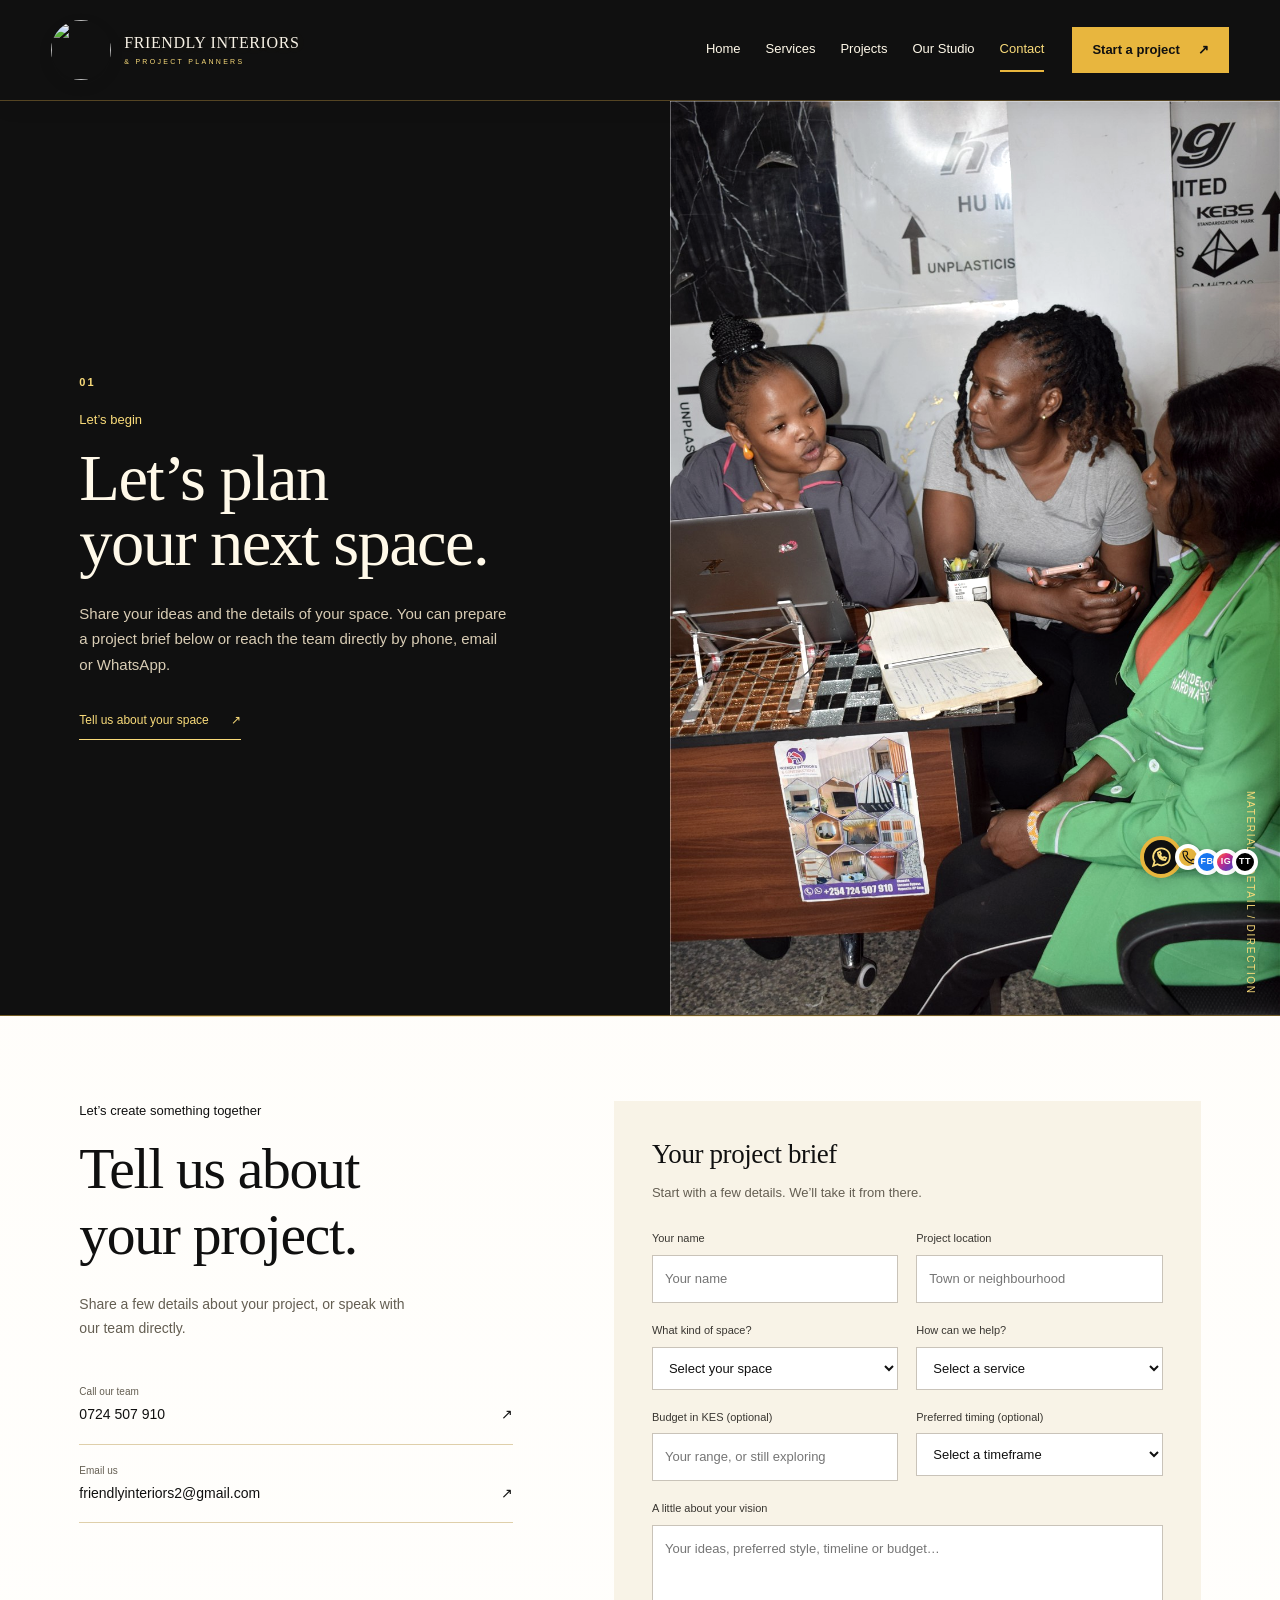
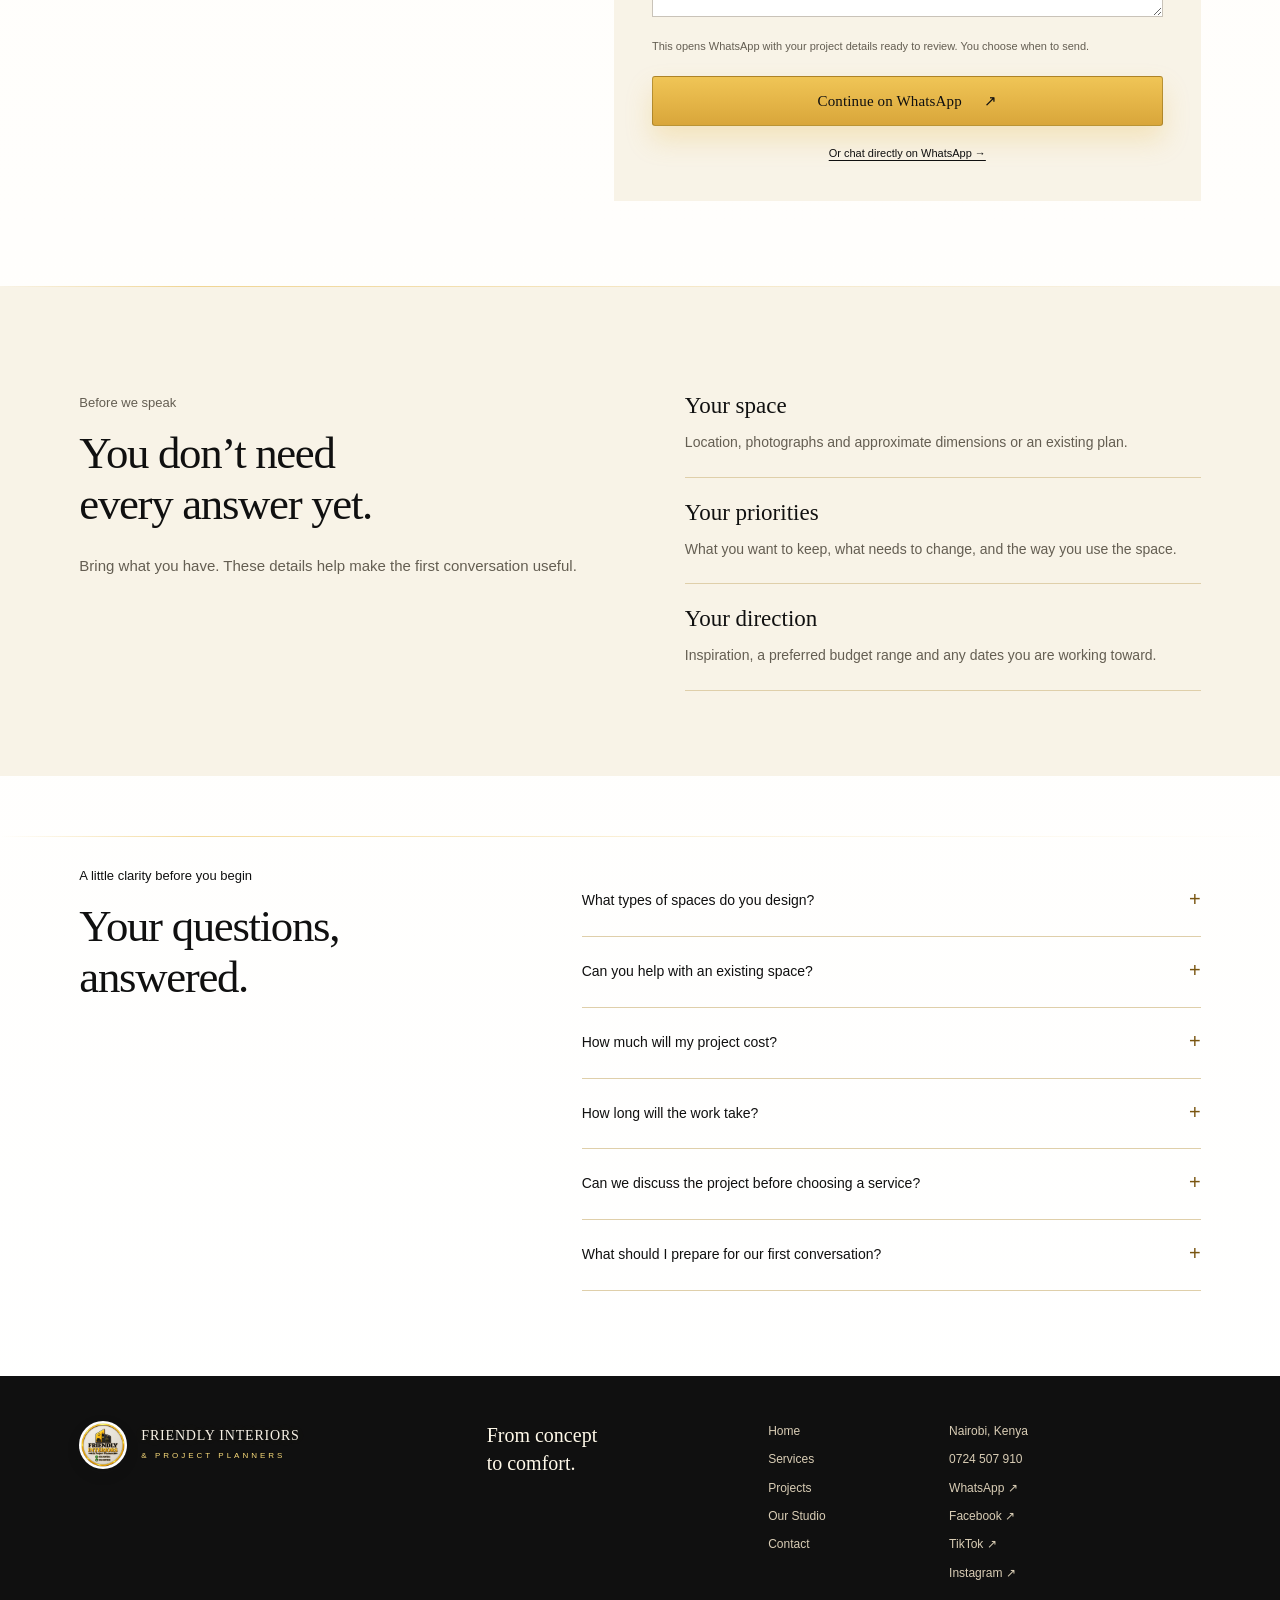
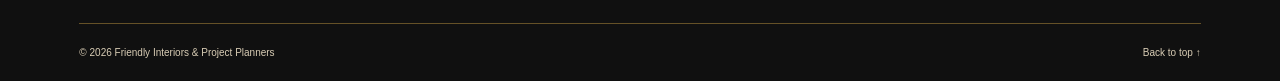
==== contact.html @ fbfe163a "Update contact.html" ====
<!DOCTYPE html>
<html lang="en">
<head>
<meta charset="UTF-8">
<meta name="viewport" content="width=device-width, initial-scale=1">
<meta name="description" content="Talk to Friendly Interiors in Nairobi about your home, commercial or hospitality project. Prepare a WhatsApp brief or contact the team directly.">
<meta name="theme-color" content="#101010">
<title>Contact & Project Enquiries | Friendly Interiors &amp; Project Planners</title>
<link rel="stylesheet" href="style.css">
<script src="script.js" defer></script>
</head>
<body>
<a class="skip-link" href="#main-content">Skip to content</a>
<header id="top" class="site-header">
  <div class="header-inner">
    <a class="brand" href="index.html" aria-label="Friendly Interiors home"><img src="" width="600" height="600" alt=""><span>FRIENDLY INTERIORS<small>&amp; PROJECT PLANNERS</small></span></a>
    <button class="menu-toggle" type="button" aria-expanded="false" aria-controls="main-nav" hidden><span class="menu-label">Menu</span><span class="menu-icon" aria-hidden="true"></span></button>
    <nav id="main-nav" aria-label="Main navigation">
      <div class="nav-links"><a href="index.html">Home</a><a href="services.html">Services</a><a href="projects.html">Projects</a><a href="studio.html">Our Studio</a><a href="contact.html" aria-current="page">Contact</a></div>
      <a class="nav-project-cta" href="contact.html#contact">Start a project <span aria-hidden="true">↗</span></a>
      <a class="nav-phone" href="tel:+254724507910"><span>Speak with our team</span>0724 507 910</a>
    </nav>
  </div>
</header>
<main id="main-content"><section class="page-intro"><div><p class="eyebrow">Let’s begin</p><h1>Let’s plan<br>your next space.</h1><p>Share your ideas and the details of your space. You can prepare a project brief below or reach the team directly by phone, email or WhatsApp.</p><a class="text-link" href="contact.html#contact">Tell us about your space <span aria-hidden="true">↗</span></a></div><figure><img src="consultation.jpg" alt="People discussing an interior project around a laptop" fetchpriority="high" decoding="async"></figure></section><section class="section contact" id="contact" aria-labelledby="contact-title"><div class="contact-copy"><p class="eyebrow">Let’s create something together</p><h2 id="contact-title">Tell us about<br>your project.</h2><p>Share a few details about your project, or speak with our team directly.</p><a class="contact-link" href="tel:+254724507910"><small>Call our team</small>0724 507 910 <span aria-hidden="true">↗</span></a><a class="contact-link" href="mailto:friendlyinteriors2@gmail.com"><small>Email us</small>friendlyinteriors2@gmail.com <span aria-hidden="true">↗</span></a></div><div class="enquiry-panel"><h3>Your project brief</h3><p>Start with a few details. We’ll take it from there.</p><form id="project-form"><div class="form-grid"><label>Your name<input name="name" autocomplete="name" placeholder="Your name" required maxlength="100"></label><label>Project location<input name="location" autocomplete="address-level2" placeholder="Town or neighbourhood" required maxlength="160"></label><label>What kind of space?<select name="space" required><option value="">Select your space</option><option>Residential</option><option>Commercial</option><option>Hospitality</option></select></label><label>How can we help?<select name="service" required><option value="">Select a service</option><option>Interior design</option><option>Furnishing &amp; styling</option><option>Renovation &amp; fit-out</option><option>Bespoke joinery</option><option>Project coordination</option><option>Not sure yet</option></select></label></div><div class="form-grid enquiry-extras"><label>Budget in KES (optional)<input name="budget" placeholder="Your range, or still exploring" maxlength="100"></label><label>Preferred timing (optional)<select name="timing"><option value="">Select a timeframe</option><option>As soon as practical</option><option>Within 1–3 months</option><option>Within 3–6 months</option><option>Just exploring</option></select></label></div><label>A little about your vision<textarea name="vision" rows="3" placeholder="Your ideas, preferred style, timeline or budget…" maxlength="1500"></textarea></label><p class="form-note">This opens WhatsApp with your project details ready to review. You choose when to send.</p><button class="button" type="submit" id="enquiry-submit" hidden>Continue on WhatsApp <span aria-hidden="true">↗</span></button></form><a class="direct-whatsapp" href="https://wa.me/254763507911" target="_blank" rel="noopener">Or chat directly on WhatsApp →</a></div></section><section class="section preparation" id="preparation"><div><p class="eyebrow">Before we speak</p><h2>You don’t need<br>every answer yet.</h2><p>Bring what you have. These details help make the first conversation useful.</p></div><ul class="preparation-list"><li><strong>Your space</strong><span>Location, photographs and approximate dimensions or an existing plan.</span></li><li><strong>Your priorities</strong><span>What you want to keep, what needs to change, and the way you use the space.</span></li><li><strong>Your direction</strong><span>Inspiration, a preferred budget range and any dates you are working toward.</span></li></ul></section><section class="section faq" aria-labelledby="faq-title"><div><p class="eyebrow">A little clarity before you begin</p><h2 id="faq-title">Your questions,<br>answered.</h2></div><div class="faq-list"><details><summary>What types of spaces do you design?</summary><p>We work on residential, commercial and hospitality interiors, with services covering design, space planning, furnishing, renovation and fit-out.</p></details><details><summary>Can you help with an existing space?</summary><p>Yes. Whether you want to refresh the finishes, rethink a layout or plan a renovation, tell us what you’d like to change so we can discuss the scope.</p></details><details><summary>How much will my project cost?</summary><p>Costs depend on your space, the work required and the materials and finishes you choose. Share your project details and budget with the team to discuss a tailored proposal.</p></details><details><summary>How long will the work take?</summary><p>Timing depends on the scope, material availability, custom items and site conditions. Share your target date so we can discuss a practical sequence and confirm timing as the scope becomes clear.</p></details><details><summary>Can we discuss the project before choosing a service?</summary><p>Yes. Choose “Not sure yet” in the form, or message us directly on WhatsApp. Tell us what is working, what you want to change, and any priorities you already have.</p></details><details><summary>What should I prepare for our first conversation?</summary><p>Your location, a few photos or measurements, inspiration images and an idea of your budget and timeline are helpful. It’s also fine to start with an idea and a conversation.</p></details></div></section></main>
<footer class="site-footer"><div class="footer-top"><a class="brand" href="index.html" aria-label="Friendly Interiors home"><img src="logo-v2.jpg" width="600" height="600" alt=""><span>FRIENDLY INTERIORS<small>&amp; PROJECT PLANNERS</small></span></a><p>From concept<br>to comfort.</p><div aria-label="Footer navigation"><a href="index.html">Home</a><a href="services.html">Services</a><a href="projects.html">Projects</a><a href="studio.html">Our Studio</a><a href="contact.html">Contact</a></div><div><span>Nairobi, Kenya</span><a href="tel:+254724507910">0724 507 910</a><a href="https://wa.me/254763507911" target="_blank" rel="noopener">WhatsApp ↗</a><a href="https://web.facebook.com/Friendlyinteriors.projectplanners" target="_blank" rel="noopener">Facebook ↗</a><a href="https://www.tiktok.com/@friendlyinteriors.studio" target="_blank" rel="noopener">TikTok ↗</a><a href="https://www.instagram.com/friendlyinteriors_studio/" target="_blank" rel="noopener">Instagram ↗</a></div></div><div class="footer-bottom"><p>© <span id="year">2026</span> Friendly Interiors &amp; Project Planners</p><a href="#top">Back to top ↑</a></div></footer>
<div class="floating-chat-stack" aria-label="Contact Friendly Interiors">
  <a class="floating-chat" href="https://wa.me/254763507911" target="_blank" rel="noopener" aria-label="Chat with Friendly Interiors on WhatsApp"><svg viewBox="0 0 24 24" width="25" height="25" fill="none" stroke="currentColor" stroke-width="1.7" aria-hidden="true"><path d="M20 11.5a8 8 0 0 1-11.8 7L4 20l1.4-4.3A8 8 0 1 1 20 11.5Z"/><path d="M8.5 7.5c0 4 3 7 7 7l1-2-2-1-1 1c-1.5-.5-2.5-1.5-3-3l1-1-1-2-2 1Z"/></svg></a>
  <a class="floating-call" href="tel:+254724507910" aria-label="Call Friendly Interiors on the phone number"><svg viewBox="0 0 24 24" width="15" height="15" fill="none" stroke="currentColor" stroke-width="1.8" aria-hidden="true"><path d="M22 16.9v3a2 2 0 0 1-2.2 2A18.4 18.4 0 0 1 3.1 4.2 2 2 0 0 1 5.1 2h3a2 2 0 0 1 2 1.7l.4 2.4a2 2 0 0 1-1.3 2.2l-1.1.4a16.1 16.1 0 0 0 8.7 8.7l.4-1.1a2 2 0 0 1 2.2-1.3l2.4.4A2 2 0 0 1 22 16.9Z"/></svg></a>
  <a class="floating-social floating-facebook" href="https://web.facebook.com/Friendlyinteriors.projectplanners" target="_blank" rel="noopener" aria-label="Follow Friendly Interiors on Facebook">FB</a>
  <a class="floating-social floating-instagram" href="https://www.instagram.com/friendlyinteriors_studio/" target="_blank" rel="noopener" aria-label="Follow Friendly Interiors on Instagram">IG</a>
  <a class="floating-social floating-tiktok" href="https://www.tiktok.com/@friendlyinteriors.studio" target="_blank" rel="noopener" aria-label="Follow Friendly Interiors on TikTok">TT</a>
</div>
</body>
</html>
---- style.css ----
﻿/* Friendly Interiors — light, editorial design inspired by the supplied reference. */
:root {
  --ink: #101010;
  --muted: #645e52;
  --paper: #f8f3e7;
  --sand: #f1e5c9;
  --gold: #e8b63e;
  --gold-text: #795510;
  --gold-light: #f9db7a;
  --ivory: #fff9e9;
  --line: #dfcfaa;
  --serif: Georgia, 'Times New Roman', serif;
  --gutter: clamp(22px, 6.2vw, 100px);
  --shadow-soft: 0 18px 38px rgba(16, 16, 16, 0.08);
  --shadow-card: 0 10px 24px rgba(16, 16, 16, 0.06);
  --radius-xl: 26px;
  --radius-lg: 18px;
}
* { box-sizing: border-box; margin: 0; padding: 0; }
html { scroll-behavior: smooth; scroll-padding-top: 24px; }
body {
  color: var(--ink);
  background:
    radial-gradient(circle at top, rgba(233, 182, 62, 0.12), transparent 28%),
    linear-gradient(180deg, #f8f2e8 0%, #fffdf9 12%, #ffffff 100%);
  font: 15px/1.7 Arial, Helvetica, sans-serif;
  -webkit-font-smoothing: antialiased;
  text-rendering: optimizeLegibility;
}
img { display: block; max-width: 100%; object-fit: cover; }
a { color: inherit; text-decoration: none; }
button, input, select, textarea { font: inherit; }
button, a, input, select, textarea { -webkit-tap-highlight-color: transparent; }
button { cursor: pointer; }
a, button { touch-action: manipulation; }
a:focus-visible, button:focus-visible, summary:focus-visible { outline: 2px solid var(--gold); outline-offset: 5px; }
input:focus, select:focus, textarea:focus { outline: 2px solid var(--gold); outline-offset: 2px; }
[hidden] { display: none !important; }
h1, h2, h3 { font-family: var(--serif); font-weight: 400; line-height: 1.15; }
h2 { font-size: clamp(34px, 3.5vw, 51px); letter-spacing: -1.3px; }
h3 { font-size: 27px; letter-spacing: -.4px; }
p { text-wrap: pretty; }
.sr-only { position: absolute; width: 1px; height: 1px; padding: 0; margin: -1px; overflow: hidden; clip-path: inset(50%); white-space: nowrap; }
.skip-link { position: absolute; top: -100px; left: 20px; background: white; padding: 12px; z-index: 20; }
.skip-link:focus { top: 10px; }
.site-header {
  position: sticky;
  top: 0;
  z-index: 30;
  min-height: 98px;
  padding: 18px var(--gutter);
  display: flex;
  align-items: center;
  justify-content: space-between;
  gap: 30px;
  background: rgba(12, 12, 12, 0.96);
  backdrop-filter: blur(12px);
  border-bottom: 1px solid rgba(232, 182, 62, 0.42);
  box-shadow: 0 14px 28px rgba(16, 16, 16, 0.16);
}
.brand { display: inline-flex; align-items: center; gap: 14px; flex-shrink: 0; }
.brand img { width: 68px; height: 68px; border-radius: 50%; object-fit: cover; box-shadow: 0 5px 14px rgba(16, 16, 16, 0.12); }
.brand > span {
  font: 18px/1.2 var(--serif);
  letter-spacing: 0.8px;
  color: #f7f1e5;
  text-shadow: 0 0 12px rgba(249, 219, 122, 0.1);
}
.brand small { display: block; margin-top: 5px; font: 8px/1.4 Arial, sans-serif; letter-spacing: 3px; color: var(--gold-light); }
nav { display: flex; align-items: center; gap: 30px; }
nav a {
  position: relative;
  font-size: 14px;
  padding: 10px 0;
  transition: color .2s ease;
}
nav a::after {
  content: "";
  position: absolute;
  left: 0;
  bottom: 3px;
  width: 100%;
  height: 1px;
  background: var(--gold);
  transform: scaleX(0);
  transform-origin: left;
  transition: transform .2s ease;
}
nav a:hover::after, nav a[aria-current="page"]::after { transform: scaleX(1); }
nav a:hover, .text-link:hover, .hero-secondary:hover { color: var(--gold-text); }
nav .nav-cta { border-bottom: 1px solid var(--ink); }
.nav-cta span { padding-left: 15px; }
.menu-toggle { border: 1px solid var(--line); background: white; padding: 9px 12px; font-size: 13px; }
.menu-toggle span { margin-left: 8px; }
.hero { min-height: 670px; height: min(740px, 75vw); position: relative; display: flex; align-items: flex-start; padding: 80px var(--gutter); isolation: isolate; background: #bcb3a3; }
.hero::before {
  content: "";
  position: absolute;
  inset: 0;
  background: linear-gradient(90deg, rgba(16, 16, 16, 0.68) 0%, rgba(16, 16, 16, 0.38) 35%, rgba(16, 16, 16, 0.2) 100%);
  z-index: -1;
}
.hero-slideshow { position: absolute; inset: 0; z-index: -2; }
.hero-image { position: absolute; inset: 0; width: 100%; height: 100%; object-position: center 57%; filter: saturate(0.85) contrast(1.05); opacity: 0; transition: opacity 0.6s ease; }
.hero-image.is-active { opacity: 1; }
.hero-card {
  background: rgba(255, 250, 240, 0.97);
  padding: 43px 44px;
  width: 540px;
  max-width: 100%;
  border: 1px solid rgba(16, 16, 16, 0.04);
  border-left: 5px solid var(--gold);
  box-shadow: 0 30px 52px rgba(16, 16, 16, 0.22);
  border-radius: 26px;
  backdrop-filter: blur(2px);
}
.eyebrow { font-size: 13px; line-height: 1.6; margin-bottom: 14px; }
.hero-card .eyebrow { color: var(--gold-text); font-size: 10px; letter-spacing: 1.4px; text-transform: uppercase; }
.hero h1 { font-size: 33px; line-height: 1.16; letter-spacing: -.5px; margin-bottom: 22px; }
.underline { text-decoration: underline; text-decoration-color: var(--gold); text-underline-offset: 7px; text-decoration-thickness: 1px; }
.hero-card > p:not(.eyebrow) { font-size: 15px; line-height: 1.6; margin-bottom: 25px; }
.hero-actions { display: flex; align-items: center; gap: 18px; flex-wrap: wrap; }
.button {
  display: inline-flex;
  justify-content: center;
  align-items: center;
  gap: 22px;
  min-height: 48px;
  padding: 12px 25px;
  border: 1px solid rgba(120, 89, 15, 0.45);
  background: linear-gradient(180deg, #f0c556 0%, #d9a63a 100%);
  color: var(--ink);
  font: 16px/1.35 var(--serif);
  border-radius: 999px;
  box-shadow: 0 14px 26px rgba(232, 182, 62, 0.25);
  transition: transform .2s ease, box-shadow .2s ease, filter .2s ease;
}
.button:hover {
  background: linear-gradient(180deg, #f8d577 0%, #e2b64d 100%);
  transform: translateY(-1px);
  box-shadow: 0 18px 30px rgba(232, 182, 62, 0.3);
  filter: saturate(1.05);
}
.hero-secondary { display: inline-flex; width: fit-content; margin-top: 0; font-size: 12px; }
.hero-secondary span { padding-left: 16px; }
.hero-caption { position: absolute; bottom: 28px; right: var(--gutter); color: white; background: rgba(16, 16, 16, 0.7); padding: 7px 13px; font: italic 16px var(--serif); border-radius: 999px; border: 1px solid rgba(249, 219, 122, 0.35); }
.hero-metrics {
  display: grid;
  grid-template-columns: repeat(3, minmax(0, 1fr));
  gap: 22px;
  max-width: 1180px;
  margin: -22px auto 0;
  padding: 0 var(--gutter);
  position: relative;
  z-index: 2;
}
.metric-item {
  display: flex;
  flex-direction: column;
  gap: 6px;
  background: rgba(255, 249, 233, 0.95);
  border: 1px solid rgba(223, 207, 170, 0.9);
  border-radius: 18px;
  padding: 20px 24px;
  box-shadow: 0 14px 28px rgba(16, 16, 16, 0.06);
}
.metric-number {
  font-family: var(--serif);
  font-size: clamp(24px, 2vw, 34px);
  letter-spacing: -0.5px;
  color: var(--ink);
}
.metric-label {
  color: var(--muted);
  font-size: 12px;
  text-transform: uppercase;
  letter-spacing: 1.2px;
}
.trust-strip {
  display: grid;
  grid-template-columns: repeat(4, minmax(0, 1fr));
  gap: 1px;
  background: var(--line);
  border-top: 1px solid var(--line);
  border-bottom: 1px solid var(--line);
  max-width: 1180px;
  margin: 24px auto 0;
  position: relative;
  z-index: 2;
}
.trust-strip div {
  display: grid;
  gap: 5px;
  padding: 22px 20px;
  background: rgba(255, 249, 233, 0.96);
}
.trust-strip strong {
  font: 700 11px Arial, sans-serif;
  letter-spacing: 1.6px;
  text-transform: uppercase;
  color: var(--ink);
}
.trust-strip span {
  color: var(--muted);
  font-size: 12px;
  line-height: 1.6;
}
.hero-dots {
  position: absolute;
  left: var(--gutter);
  bottom: 26px;
  display: flex;
  align-items: center;
  gap: 8px;
  z-index: 2;
}
.hero-dot {
  width: 10px;
  height: 10px;
  border-radius: 50%;
  border: 1px solid rgba(255, 255, 255, 0.9);
  background: rgba(255, 255, 255, 0.3);
  padding: 0;
  cursor: pointer;
  transition: all 0.2s ease;
}
.hero-dot.is-active {
  width: 26px;
  border-radius: 999px;
  background: var(--gold);
  border-color: var(--gold);
}
.specialisms { display: flex; justify-content: center; align-items: center; gap: clamp(22px, 4.5vw, 72px); padding: 35px var(--gutter); }
.specialisms > span { color: var(--muted); font-size: 10px; text-transform: uppercase; letter-spacing: 1.6px; }
.specialisms p { font: 24px var(--serif); }
.specialisms i { font-size: 20px; color: var(--gold-text); font-style: normal; }
.section {
  padding: 85px var(--gutter);
  position: relative;
}
.section::before {
  content: "";
  position: absolute;
  inset: 0 0 auto 0;
  height: 1px;
  background: linear-gradient(90deg, transparent 0%, rgba(232, 182, 62, 0.5) 15%, rgba(232, 182, 62, 0.2) 50%, transparent 100%);
}
.section-heading { max-width: 800px; margin: 0 auto 42px; text-align: center; }
.section-heading > p:last-child:not(.eyebrow) { color: var(--muted); margin: 20px auto 0; max-width: 640px; }
.services { background: var(--paper); }
.service-grid { display: grid; grid-template-columns: repeat(3, minmax(0, 1fr)); gap: 25px; max-width: 1280px; margin: auto; }
.pathway-grid article {
  background: rgba(255, 255, 255, 0.64);
  border: 1px solid rgba(223, 207, 170, 0.8);
  border-radius: var(--radius-lg);
  padding: 26px 24px 22px;
  box-shadow: 0 10px 22px rgba(16, 16, 16, 0.03);
}
.service-card {
  background: #fff;
  display: flex;
  flex-direction: column;
  border-radius: var(--radius-lg);
  overflow: hidden;
  border: 1px solid rgba(223, 207, 170, 0.7);
  box-shadow: var(--shadow-card);
  transition: transform .25s ease, box-shadow .25s ease;
}
.service-card:hover, .project-card:hover, .home-projects article:hover, .guide-grid article:hover {
  transform: translateY(-4px);
  box-shadow: var(--shadow-soft);
}
.service-card > img { width: 100%; height: 245px; }
.service-card:nth-child(2) > img { object-position: center 40%; }
.service-card:nth-child(3) > img { object-position: center 48%; }
.service-body { padding: 28px; flex: 1; display: flex; flex-direction: column; align-items: flex-start; }
.tag { font-size: 10px; color: var(--gold-text); margin-bottom: 10px; }
.service-body h3 { margin-bottom: 14px; }
.service-body p { color: var(--muted); font-size: 13px; margin-bottom: 25px; }
.text-link { display: inline-flex; align-items: center; gap: 22px; font-size: 12px; padding: 8px 0; border-bottom: 1px solid var(--gold); }
.service-body .text-link { margin-top: auto; }
.values-strip { display: grid; grid-template-columns: repeat(3, minmax(0, 1fr)); gap: 25px; max-width: 1280px; margin: 42px auto 0; border-top: 1px solid var(--line); padding-top: 27px; }
.values-strip p { font-size: 12px; text-align: center; }
.values-strip span { color: var(--gold-text); font: 18px var(--serif); margin-right: 10px; }
.heading-row { display: flex; justify-content: space-between; align-items: flex-end; gap: 30px; margin-bottom: 30px; }
.heading-row > p { color: var(--muted); font-size: 14px; }
.filters { display: flex; flex-wrap: wrap; gap: 12px; margin-bottom: 30px; }
.filters button { border: 1px solid var(--line); background: white; font-size: 12px; min-height: 42px; padding: 9px 19px; }
.filters button[aria-pressed="true"] { background: var(--ink); border-color: var(--ink); color: var(--gold-light); }
.filters button:hover { border-color: var(--gold-text); }
.project-grid { display: grid; grid-template-columns: repeat(2, minmax(0, 1fr)); gap: 36px 28px; }
.project-card { min-width: 0; }
.project-photo { display: block; position: relative; overflow: hidden; background: var(--sand); border-radius: var(--radius-lg); box-shadow: var(--shadow-card); }
.project-photo img { width: 100%; height: 390px; transition: transform .5s; }
.project-card:nth-child(2) img { object-position: center 45%; }
.project-card:nth-child(3) img { object-position: center 35%; }
.project-card:nth-child(4) img { object-position: center 55%; }
.project-photo:hover img { transform: scale(1.025); }
.photo-arrow {
  position: absolute;
  right: 18px;
  bottom: 18px;
  display: grid;
  place-items: center;
  width: 39px;
  height: 39px;
  background: white;
  font-size: 20px;
  border-radius: 50%;
  box-shadow: 0 12px 25px rgba(16, 16, 16, 0.12);
}
.project-caption { padding-top: 19px; }
.project-caption h3 { font-size: 25px; }
.project-caption p { font-size: 11px; margin-top: 8px; color: var(--muted); }
.project-banner { display: grid; grid-template-columns: 1fr 1fr; background: var(--sand); }
.project-banner > div { align-self: center; padding: 55px 55px 55px var(--gutter); }
.project-banner p:not(.eyebrow) { color: var(--muted); max-width: 440px; margin: 23px 0; font-size: 14px; }
.project-banner > img { width: 100%; height: 470px; }
.studio { display: grid; grid-template-columns: 1fr 1fr; align-items: center; gap: 8%; }
.studio-photo { position: relative; }
.studio-photo img { width: 100%; height: 560px; object-position: center 50%; }
.studio-photo > span { position: absolute; bottom: 20px; left: 20px; background: white; padding: 11px 16px; font-size: 9px; letter-spacing: 2px; }
.studio-copy p:not(.eyebrow) { color: var(--muted); margin-top: 20px; font-size: 14px; }
.studio-copy p.lead { color: var(--ink); font: 21px/1.5 var(--serif); margin-top: 27px; }
.studio-copy p.signature { color: var(--gold-text); font: italic 25px var(--serif); margin-block: 28px 20px; }
.process { background: var(--paper); }
.process-visuals {
  display: grid;
  grid-template-columns: repeat(3, minmax(0, 1fr));
  gap: 18px;
  margin: 32px 0 28px;
}
.process-visuals img {
  width: 100%;
  height: 220px;
  object-fit: cover;
  border-radius: 16px;
  box-shadow: var(--shadow-card);
  border: 1px solid rgba(223, 207, 170, 0.8);
}
.process-grid { list-style: none; display: grid; grid-template-columns: repeat(4, minmax(0, 1fr)); gap: 30px; margin-top: 12px; }
.process-grid li {
  border-top: 1px solid var(--gold);
  background: rgba(255, 255, 255, 0.45);
  border: 1px solid rgba(223, 207, 170, 0.8);
  border-radius: var(--radius-lg);
  padding: 22px 20px;
  box-shadow: 0 10px 20px rgba(16, 16, 16, 0.02);
}
.process-grid li > span { color: var(--gold-text); font: 27px var(--serif); }
.process-grid h3 { font-size: 23px; margin: 24px 0 14px; }
.process-grid p { font-size: 13px; color: var(--muted); }
.contact { display: grid; grid-template-columns: .85fr 1.15fr; gap: 9%; }
.contact-copy h2 { font-size: clamp(45px, 4.5vw, 65px); }
.contact-copy > p:not(.eyebrow) { color: var(--muted); font-size: 14px; max-width: 330px; margin: 25px 0; }
.contact-link { display: block; padding: 17px 0; border-bottom: 1px solid var(--line); font-size: 14px; overflow-wrap: anywhere; }
.contact-link small { display: block; color: var(--muted); font-size: 10px; margin-bottom: 3px; }
.contact-link > span { float: right; }
.enquiry-panel { background: var(--paper); padding: 38px; }
.enquiry-panel > p { margin: 12px 0 25px; font-size: 13px; color: var(--muted); }
.form-grid { display: grid; grid-template-columns: repeat(2, minmax(0, 1fr)); gap: 18px; }
label { display: block; font-size: 11px; color: #393631; }
input, select, textarea { display: block; width: 100%; min-width: 0; border: 1px solid #c9c3b9; border-radius: 0; background: white; padding: 12px; margin-top: 7px; color: var(--ink); font-size: 13px; }
textarea { resize: vertical; }
form > label { margin-top: 18px; }
.form-note { font-size: 11px; color: var(--muted); margin: 20px 0; }
form .button { width: 100%; }
.direct-whatsapp { display: block; text-align: center; font-size: 11px; margin-top: 18px; text-decoration: underline; text-underline-offset: 3px; }
.faq { display: grid; grid-template-columns: .8fr 1.2fr; gap: 8%; padding-top: 30px; }
details { border-bottom: 1px solid var(--line); }
summary { list-style: none; display: flex; justify-content: space-between; gap: 24px; padding: 23px 0; font-size: 14px; cursor: pointer; }
summary::-webkit-details-marker { display: none; }
summary::after { content: '+'; color: var(--gold-text); font-size: 20px; line-height: 1; }
details[open] summary::after { content: '−'; }
details p { color: var(--muted); font-size: 13px; padding: 0 25px 23px 0; }
.site-footer { background: var(--paper); padding: 45px var(--gutter) 20px; }
.footer-top { display: grid; grid-template-columns: 1.5fr 1fr .6fr 1fr; gap: 30px; align-items: start; }
.footer-top > p { font: 20px/1.4 var(--serif); }
.footer-top > div { display: grid; gap: 8px; font-size: 12px; color: var(--muted); }
.footer-top .brand > span { font-size: 14px; }
.footer-top .brand img { width: 48px; height: 48px; }
.footer-bottom { border-top: 1px solid var(--line); margin-top: 40px; padding-top: 20px; display: flex; justify-content: space-between; gap: 20px; color: var(--muted); font-size: 10px; }
.floating-chat-stack { position: fixed; right: 22px; bottom: 22px; z-index: 5; display: flex; align-items: end; gap: 0; }
.floating-chat, .floating-call, .floating-social {
  display: grid;
  place-items: center;
  border-radius: 50%;
  border: 4px solid white;
  box-shadow: 0 3px 15px #0002;
  font-size: 9px;
  font-weight: 700;
  letter-spacing: 0.05em;
}
.floating-chat {
  width: 42px;
  height: 42px;
  background: #19834a;
  color: white;
}
.floating-call {
  width: 26px;
  height: 26px;
  margin-left: -7px;
  margin-bottom: 8px;
  background: var(--gold);
  color: var(--ink);
  border-color: white;
  box-shadow: 0 3px 12px rgba(16, 16, 16, 0.18);
}
.floating-social {
  width: 26px;
  height: 26px;
  margin-left: -7px;
  margin-bottom: 3px;
  background: #111;
  color: #fff;
}
.floating-facebook { background: #1877f2; }
.floating-instagram { background: linear-gradient(135deg, #f58529, #dd2a7b, #8134af, #515bd4); }
.floating-tiktok { background: #000; }
.floating-chat:hover { background: #116334; }
.floating-call:hover { background: var(--gold-light); }
.floating-social:hover { filter: brightness(1.08); }
@media (min-width: 1600px) { .section { padding-inline: max(var(--gutter), calc((100vw - 1280px) / 2)); } }
@media (max-width: 1050px) {
  .site-header { padding-inline: 28px; gap: 20px; }
  nav { gap: 18px; } nav a { font-size: 12px; }
  .brand > span { font-size: 15px; }
  .hero { min-height: 620px; padding-top: 60px; }
  .hero-card { width: 415px; padding: 35px; }
  .specialisms { gap: 25px; } .specialisms p { font-size: 21px; }
  .service-body { padding: 22px; } .service-body h3 { font-size: 25px; }
  .project-photo img { height: 320px; }
  .studio { gap: 5%; } .studio-photo img { height: 510px; }
  .process-grid { gap: 20px; }
  .contact { gap: 5%; } .enquiry-panel { padding: 28px; }
  .form-grid { grid-template-columns: 1fr; gap: 14px; }
  .footer-top { grid-template-columns: 1fr 1fr; gap: 30px; }
}
@media (max-width: 760px) {
  .site-header { flex-wrap: wrap; min-height: 85px; padding: 16px 22px; }
  .brand img { width: 45px; height: 45px; } .brand { gap: 10px; }
  .brand > span { font-size: 14px; letter-spacing: .5px; } .brand small { font-size: 7px; letter-spacing: 2px; }
  nav { width: 100%; flex-wrap: wrap; gap: 10px 24px; padding-top: 12px; }
  .js #main-nav { display: none; } .js #main-nav.is-open { display: flex; }
  .hero { min-height: 655px; height: auto; padding: 40px 22px 65px; align-items: flex-start; }
  .hero-image { object-position: 60% center; }
  .hero-card { width: 370px; padding: 29px; }
  .hero h1 { font-size: 30px; }
  .hero-card .eyebrow { font-size: 9px; }
  .hero-card > p:not(.eyebrow) { font-size: 13px; }
  .hero-caption { font-size: 13px; right: 22px; bottom: 22px; }
  .specialisms { flex-wrap: wrap; gap: 12px 20px; padding: 24px 20px; }
  .specialisms > span { width: 100%; text-align: center; font-size: 8px; }
  .specialisms p { font-size: 19px; } .specialisms i { font-size: 14px; }
  .section { padding: 60px 22px; }
  .section-heading { margin-bottom: 30px; } .eyebrow { font-size: 12px; }
  h2 { font-size: 36px; letter-spacing: -.8px; }
  .section-heading > p:last-child:not(.eyebrow) { font-size: 13px; }
  .service-grid { grid-template-columns: 1fr; gap: 24px; }
  .service-card > img { height: 280px; } .service-body { padding: 25px; }
  .values-strip { grid-template-columns: 1fr; gap: 15px; margin-top: 30px; } .values-strip p { text-align: left; }
  .heading-row { align-items: flex-start; flex-direction: column; gap: 20px; }
  .heading-row > p { font-size: 13px; }
  .filters { gap: 8px; } .filters button { padding: 8px 12px; font-size: 11px; }
  .project-grid { grid-template-columns: 1fr; gap: 28px; }
  .project-photo img { height: 350px; } .project-caption h3 { font-size: 24px; }
  .project-banner { grid-template-columns: 1fr; } .project-banner > div { padding: 48px 22px; } .project-banner > img { height: 330px; }
  .studio { grid-template-columns: 1fr; gap: 35px; } .studio-photo img { height: 440px; }
  .process-grid { grid-template-columns: 1fr 1fr; gap: 30px 22px; margin-top: 35px; } .process-grid h3 { font-size: 22px; }
  .contact { grid-template-columns: 1fr; gap: 35px; } .contact-copy h2 { font-size: 48px; }
  .enquiry-panel { padding: 25px; } input, select, textarea { font-size: 16px; }
  .faq { grid-template-columns: 1fr; gap: 25px; padding-top: 10px; }
  .footer-top { grid-template-columns: 1fr 1fr; } .footer-top .brand { grid-column: 1 / -1; }
  .site-footer { padding: 35px 22px 85px; } .footer-bottom { flex-direction: column; gap: 12px; }
}
@media (max-width: 370px) {
  .site-header { gap: 12px; } .brand > span { font-size: 12px; } .menu-toggle { font-size: 11px; padding: 8px; }
  .hero-card { padding: 25px; } .hero h1 { font-size: 27px; }
  .specialisms { gap: 10px 14px; } .specialisms p { font-size: 17px; }
  .process-grid { grid-template-columns: 1fr; }
}
@media (prefers-reduced-motion: reduce) {
  html { scroll-behavior: auto; } *, *::before, *::after { transition: none !important; }
}
/* The menu control is only needed at the collapsed navigation breakpoint. */
.menu-toggle { display: none; }
@media (max-width: 760px) { .menu-toggle { display: inline-flex; align-items: center; } }
@media (max-width: 760px) {
  .specialisms { column-gap: 12px; }
  .specialisms p { font-size: 17px; }
}

/* Logo palette: black, metallic gold and warm ivory. */
::selection { background: var(--gold); color: var(--ink); }
.site-header, .site-footer { background: var(--ink); color: var(--ivory); }
.site-header { border-bottom: 1px solid var(--gold); }
.site-header .brand small, .site-footer .brand small,
.site-header nav a:hover, .site-footer a:hover { color: var(--gold-light); }
nav .nav-cta { border-color: var(--gold); color: var(--gold-light); }
.menu-toggle { background: var(--ink); color: var(--gold-light); border-color: var(--gold); }
.hero-card { background: var(--ivory); }
.hero-caption { color: var(--gold-light); background: #101010e6; }
.specialisms { background: var(--ivory); }
.photo-arrow { background: var(--gold); color: var(--ink); }
.project-banner { background: var(--ink); color: var(--ivory); }
.project-banner .eyebrow { color: var(--gold-light); }
.project-banner p:not(.eyebrow) { color: #d9cdb5; }
.footer-top > div, .footer-bottom { color: #d9cdb5; }
.footer-bottom { border-color: #655127; }
.floating-chat { background: var(--ink); color: var(--gold-light); border-color: var(--gold); }
.floating-call { background: var(--gold); color: var(--ink); border-color: white; }
.floating-chat:hover { background: var(--gold); color: var(--ink); }
.floating-call:hover { background: var(--gold-light); }

/* Keep the office installation photograph intact in its portrait orientation. */
.project-card--office { grid-column: 1 / -1; display: grid; grid-template-columns: minmax(0, 1fr) minmax(0, 1fr); background: var(--paper); }
.project-card--office .project-photo { background: var(--sand); }
.project-card--office .project-photo img { height: 520px; object-fit: contain; }
.project-card--office .project-photo:hover img { transform: none; }
.project-card--office .project-caption { padding: clamp(25px, 4vw, 60px); align-self: center; }
.project-card--office h3 { font-size: clamp(28px, 3vw, 42px); margin-top: 15px; }
.project-card--office .project-story { font-size: 14px; margin: 24px 0; max-width: 400px; }
@media (max-width: 760px) {
  .project-card--office { grid-template-columns: 1fr; }
  .project-card--office .project-photo img { height: auto; max-height: 600px; }
}

/* Help visitors compare scope and prepare a useful project enquiry. */
.service-guide { padding-top: 65px; }
.guide-grid { display: grid; grid-template-columns: repeat(3, minmax(0, 1fr)); gap: 28px; }
.guide-grid article { padding: 28px; border: 1px solid var(--line); display: flex; flex-direction: column; align-items: flex-start; }
.guide-grid h3 { margin: 8px 0 16px; }
.guide-grid p, .guide-grid li { font-size: 13px; color: var(--muted); }
.guide-grid ul { padding-left: 18px; margin: 20px 0 25px; }
.guide-grid li + li { margin-top: 8px; }
.guide-grid .text-link { margin-top: auto; }
.guide-note { max-width: 760px; margin: 28px auto 0; text-align: center; font-size: 12px; color: var(--muted); }
.planning { display: grid; grid-template-columns: 1fr 1fr; gap: 8%; background: var(--ivory); }
.planning > div > p:not(.eyebrow) { margin: 24px 0; color: var(--muted); font-size: 14px; }
.planning-details article { border-bottom: 1px solid var(--line); padding: 0 0 20px; margin-bottom: 20px; }
.planning-details h3 { font-size: 23px; margin-bottom: 10px; }
.planning-details p { font-size: 13px; color: var(--muted); }
.planning-checklist { padding: 25px; background: white; border-left: 3px solid var(--gold); }
.planning-checklist p + p { margin-top: 14px; }
.enquiry-extras { margin-top: 18px; }
@media (max-width: 760px) {
  .guide-grid, .planning { grid-template-columns: 1fr; gap: 25px; }
}


/* Five-page editorial layout */
.premium-gallery {
    background: #111110;
}

.capability-section {
  background: var(--paper);
}

.capability-note {
  display: grid;
  grid-template-columns: minmax(150px, .35fr) 1fr;
  gap: 24px;
  max-width: 900px;
  margin: 32px auto 0;
  padding: 22px 24px;
  border-left: 3px solid var(--gold);
  background: rgba(255, 255, 255, .58);
  text-align: left;
}

.capability-note strong {
  color: var(--ink);
  font: 700 12px Arial, sans-serif;
  letter-spacing: 1px;
  text-transform: uppercase;
}

.capability-note span {
  color: var(--muted);
  font-size: 15px;
  line-height: 1.65;
}

.capability-grid {
  display: grid;
  grid-template-columns: repeat(3, minmax(0, 1fr));
  gap: 18px;
  max-width: 1280px;
  margin: 42px auto 0;
}

.capability-grid article {
  min-height: 210px;
  padding: 26px;
  border: 1px solid rgba(223, 207, 170, .9);
  border-radius: var(--radius-lg);
  background: rgba(255, 255, 255, .64);
}

.capability-grid article > span {
  display: block;
  margin-bottom: 25px;
  color: var(--gold-text);
  font: 700 11px Arial, sans-serif;
  letter-spacing: 2px;
}

.capability-grid h3 {
  margin-bottom: 12px;
  color: var(--ink);
  font: 23px/1.15 var(--serif);
}

.capability-grid p {
  color: var(--muted);
  font-size: 14px;
  line-height: 1.65;
}

@media (max-width: 900px) {
  .capability-grid { grid-template-columns: repeat(2, minmax(0, 1fr)); }
}

@media (max-width: 650px) {
  .capability-grid { grid-template-columns: 1fr; }
  .capability-note { grid-template-columns: 1fr; gap: 10px; }
}
.brand img { object-fit: cover; border-radius: 50%; background: transparent; }
nav a[aria-current="page"] { color: var(--gold-light); border-bottom: 1px solid var(--gold); }
.page-intro { display: grid; grid-template-columns: 1.1fr 1fr; background: var(--ivory); min-height: 480px; }
.page-intro > div { align-self: center; padding: 60px var(--gutter); padding-right: 45px; }
.page-intro h1 { font-size: clamp(40px, 4.4vw, 66px); letter-spacing: -1.6px; }
.page-intro > div > p:not(.eyebrow) { margin: 25px 0; max-width: 500px; color: var(--muted); }
.page-intro figure { background: var(--sand); min-width: 0; display: flex; align-items: center; justify-content: center; }
.page-intro figure img { width: 100%; height: 510px; object-fit: contain; }
.page-intro .eyebrow, .editorial-split .eyebrow { color: var(--gold-text); }
.pathway-grid {
  display: grid;
  grid-template-columns: repeat(3, minmax(0, 1fr));
  gap: 26px;
}
.pathway-grid article {
  background: linear-gradient(180deg, rgba(255,255,255,0.96), rgba(255,249,233,0.96));
  border: 1px solid rgba(223, 207, 170, 0.85);
  border-radius: 22px;
  padding: 24px 22px 20px;
  box-shadow: 0 14px 28px rgba(16, 16, 16, 0.04);
  min-height: 100%;
}
.pathway-grid article:hover {
  transform: translateY(-4px);
  box-shadow: 0 18px 34px rgba(16, 16, 16, 0.08);
  border-color: rgba(232, 182, 62, 0.8);
}
.pathway-grid h3, .pathway-grid h2 { margin: 18px 0; font-size: 29px; }
.pathway-grid p { font-size: 14px; color: var(--muted); margin-bottom: 22px; }
.compact-note { border-top: 1px solid var(--line); margin-top: 38px; padding-top: 25px; font-size: 13px; color: var(--muted); }
.compact-note a { text-decoration: underline; text-underline-offset: 4px; color: var(--gold-text); }
.home-work { background: var(--paper); }
.home-projects { display: grid; grid-template-columns: 1.35fr 1fr 1fr; gap: 26px; margin-bottom: 28px; }
.home-projects article {
  min-width: 0;
  background: rgba(255, 255, 255, 0.82);
  border: 1px solid rgba(223, 207, 170, 0.78);
  border-radius: 18px;
  padding: 14px 14px 18px;
  box-shadow: 0 12px 24px rgba(16, 16, 16, 0.04);
}
.home-projects .preview-photo {
  display: block;
  background: var(--sand);
  border-radius: 14px;
  overflow: hidden;
  border: 1px solid rgba(223, 207, 170, 0.4);
}
.home-projects img {
  width: 100%;
  aspect-ratio: 4 / 5;
  height: auto;
  object-fit: cover;
  object-position: center;
  transition: transform 0.35s ease, filter 0.35s ease;
  filter: saturate(0.88) contrast(1.04);
}
.home-projects article:hover img {
  transform: scale(1.02);
  filter: saturate(1) contrast(1.06);
}
.home-projects article:nth-child(2) img { object-position: center 42%; }
.home-projects article:nth-child(3) img { object-position: center 35%; }
.home-projects article:nth-child(4) img { object-position: center 45%; }
.home-projects article:nth-child(5) img { object-position: center 40%; }
.home-projects .tag { margin-top: 18px; }
.home-projects h3 { font-size: 25px; }
.editorial-split { display: grid; grid-template-columns: minmax(0,1fr) minmax(0,1fr); align-items: center; gap: 8%; }
.editorial-split figure { min-width: 0; background: var(--paper); }
.editorial-split figure img { width: 100%; max-height: 560px; object-fit: contain; }
.editorial-split .landscape img { height: auto; }
.editorial-split .portrait img { height: 560px; }
.editorial-split.reverse figure { order: 2; }
.editorial-split > div > p:not(.eyebrow) { margin: 22px 0; font-size: 14px; color: var(--muted); }
.editorial-split p.lead { font: 23px/1.5 var(--serif); color: var(--ink); }
.editorial-split h3 { font-size: 22px; margin-top: 25px; }
.closing-cta {
  display: grid;
  grid-template-columns: 1fr 1fr;
  gap: 8%;
  align-items: center;
  background: linear-gradient(135deg, #121212 0%, #1f1a17 100%);
  color: var(--ivory);
  border: 1px solid rgba(232, 182, 62, 0.18);
  border-radius: 26px;
  box-shadow: 0 16px 30px rgba(16, 16, 16, 0.08);
}
.closing-cta .eyebrow { color: var(--gold-light); }
.closing-cta > div > p:not(.eyebrow) { color: #d9cdb5; margin-bottom: 25px; max-width: 440px; font-size: 14px; }
.process > .text-link { margin-top: 30px; }
.advertise-strip {
  display: grid;
  grid-template-columns: minmax(0, 1.35fr) minmax(220px, 0.65fr);
  gap: 8%;
  align-items: center;
  background: var(--gold-light);
  border: 1px solid rgba(164, 116, 17, 0.24);
}
.advertise-strip h2 { max-width: 560px; }
.advertise-strip > div > p:not(.eyebrow):not(.tag) { max-width: 620px; color: var(--muted); font-size: 15px; margin-top: 22px; }
.advertise-strip .eyebrow { color: var(--gold-text); }
.advertise-actions { display: flex; flex-direction: column; align-items: flex-start; gap: 17px; }
.advertise-actions .button { margin-top: 4px; }
.service-directory {
  background: linear-gradient(180deg, #f8f3e7 0%, #f5f1e8 100%);
  padding-bottom: 55px;
  border-top: 1px solid rgba(223, 207, 170, 0.8);
}
.service-directory .section-heading {
  max-width: 920px;
  margin: 0 auto 34px;
  text-align: center;
}
.service-directory .section-heading .eyebrow {
  letter-spacing: 1.4px;
  text-transform: none;
  font-size: 12px;
  color: var(--gold-text);
  margin-bottom: 18px;
}
.service-directory .section-heading h2 {
  font-size: clamp(42px, 5vw, 72px);
  letter-spacing: -1.8px;
  line-height: 0.96;
  margin-bottom: 18px;
}
.service-directory .section-heading p:last-child {
  max-width: 760px;
  font-size: 16px;
  color: var(--muted);
  margin: 0 auto;
}
.jump-links {
  display: flex;
  width: 100%;
  justify-content: center;
  flex-wrap: wrap;
  gap: 14px;
  margin-top: 10px;
}
.jump-links a {
  min-width: 170px;
  border: 1px solid rgba(223, 207, 170, 0.9);
  padding: 18px 20px;
  font-size: 14px;
  line-height: 1.3;
  background: rgba(255, 255, 255, 0.72);
  border-radius: 12px;
  text-align: center;
  box-shadow: 0 3px 10px rgba(16, 16, 16, 0.02);
  transition: transform 0.2s ease, box-shadow 0.2s ease, border-color 0.2s ease, background 0.2s ease;
}
.jump-links a:hover {
  transform: translateY(-2px);
  box-shadow: 0 12px 20px rgba(16, 16, 16, 0.06);
  border-color: rgba(232, 182, 62, 0.7);
  background: rgba(255, 249, 233, 0.9);
}
.service-detail { border-bottom: 1px solid var(--line); }
.detail-list { padding-left: 19px; color: var(--muted); font-size: 14px; margin: 17px 0 25px; }
.detail-list li + li { margin-top: 8px; }
.decision-note { padding: 20px; border-left: 2px solid var(--gold); background: var(--paper); margin-bottom: 25px; font-size: 13px; }
.decision-note p { color: var(--muted); margin-top: 8px; }
.story-list { display: grid; gap: 65px; }
.project-story-card { display: grid; grid-template-columns: minmax(0,1fr) minmax(0,1fr); gap: 6%; align-items: center; border-top: 1px solid var(--line); padding-top: 40px; }
.story-image { display: block; position: relative; background: var(--paper); }
.story-image img { width: 100%; height: 560px; object-fit: contain; }
.story-image.landscape img { height: auto; }
.story-copy h2 { font-size: clamp(29px,3vw,43px); margin: 14px 0 25px; }
.story-copy p:not(.tag) { font-size: 14px; color: var(--muted); margin-bottom: 20px; }
.story-copy p.lead { font: 21px/1.5 var(--serif); color: var(--ink); }
.story-copy h3 { font-size: 21px; }
.site-film { display: grid; grid-template-columns: 1fr 1fr; align-items: center; gap: 9%; background: var(--ink); color: var(--ivory); }
.site-film .eyebrow { color: var(--gold-light); }
.site-film p:not(.eyebrow) { color: #d9cdb5; margin: 24px 0; font-size: 14px; }
.site-film .text-link { color: var(--gold-light); }
.site-film figure { text-align: center; }
.site-film video { display: block; width: 100%; max-height: 600px; object-fit: contain; background: black; }
.site-film figcaption { font-size: 11px; color: #d9cdb5; margin-top: 12px; }
.premium-gallery-grid {
  display: grid;
  grid-template-columns: repeat(2, minmax(0, 1fr));
  gap: 18px;
  margin: 48px 0 30px;
}
.premium-gallery-grid figure {
  min-height: 280px;
  overflow: hidden;
  border-radius: 18px;
  border: 1px solid rgba(223, 207, 170, 0.7);
  background: rgba(255, 255, 255, 0.5);
  box-shadow: 0 12px 22px rgba(16, 16, 16, 0.04);
}
.premium-gallery-grid figure img {
  width: 100%;
  height: 100%;
  min-height: 280px;
  object-fit: cover;
  object-position: center;
  transition: transform 0.35s ease, filter 0.35s ease;
  filter: saturate(0.9) contrast(1.04);
}
.premium-gallery-grid figure:hover img {
  transform: scale(1.02);
  filter: saturate(1) contrast(1.06);
}
.premium-gallery-grid .premium-gallery-feature { grid-row: span 2; min-height: 578px; }
.premium-gallery-grid .premium-gallery-feature img { object-position: center 42%; }
.premium-gallery-grid figure:nth-child(2) img { object-position: center 35%; }
.premium-gallery-grid figure:nth-child(3) img { object-position: center 45%; }
.premium-gallery-grid figure:nth-child(4) img { object-position: center 50%; }
.premium-gallery-grid figure:nth-child(5) img { object-position: center 42%; }

.preparation { display: grid; grid-template-columns: 1fr 1fr; gap: 8%; background: var(--paper); margin-bottom: 60px; }
.preparation p { margin-top: 22px; color: var(--muted); }
.preparation-list { list-style: none; }
.preparation-list li { padding: 22px 0; border-bottom: 1px solid var(--line); }
.preparation-list strong { font: 23px var(--serif); display: block; margin-bottom: 10px; }
.preparation-list span { font-size: 14px; color: var(--muted); }
@media (max-width: 1050px) {
  .page-intro > div { padding: 45px 30px; }
  .pathway-grid { gap: 25px; }
  .home-projects { gap: 20px; }
  .home-projects img { height: 300px; }
  .editorial-split { gap: 5%; }
}
@media (max-width: 760px) {
  .page-intro { grid-template-columns: 1fr; }
  .page-intro > div { padding: 45px 22px; }
  .page-intro h1 { font-size: 42px; }
  .page-intro figure img { height: 350px; }
  .page-intro > div > p:not(.eyebrow) { font-size: 14px; }
  .pathway-grid, .home-projects, .editorial-split, .closing-cta, .advertise-strip, .project-story-card, .site-film, .preparation { grid-template-columns: 1fr; gap: 32px; }
  .home-projects img { aspect-ratio: 4 / 5; height: auto; }
  .home-projects article:first-child img { aspect-ratio: 16 / 10; }
  .editorial-split.reverse figure { order: 0; }
  .editorial-split .portrait img, .story-image img { height: auto; max-height: 580px; }
  .story-list { gap: 42px; }
  .jump-links { justify-content: flex-start; padding-top: 0; }
  .site-film video { max-height: 560px; }
  .preparation { margin-bottom: 35px; }
}

.trust-strip {
  display: grid;
  grid-template-columns: repeat(4, minmax(0, 1fr));
  gap: 1px;
  background: var(--line);
  border-top: 1px solid var(--line);
  border-bottom: 1px solid var(--line);
}
.trust-strip div {
  display: grid;
  gap: 5px;
  padding: 25px var(--gutter);
  background: var(--ivory);
}
.trust-strip strong { font: 700 12px Arial, sans-serif; letter-spacing: 1px; text-transform: uppercase; }
.trust-strip span { color: var(--muted); font-size: 12px; }
@media (max-width: 760px) {
  .trust-strip { grid-template-columns: 1fr 1fr; }
  .trust-strip div { padding: 20px; }
}

/* Services page: a more editorial first impression and clearer wayfinding. */
.page-intro {
  position: relative;
  overflow: hidden;
  background: var(--ink);
  color: var(--ivory);
  border-bottom: 1px solid rgba(232, 182, 62, 0.45);
}
.page-intro > div {
  position: relative;
  z-index: 1;
  padding-block: 74px;
}
.page-intro > div::before {
  content: "01";
  display: block;
  margin-bottom: 22px;
  color: var(--gold-light);
  font: 700 11px Arial, sans-serif;
  letter-spacing: 2px;
}
.page-intro h1 { max-width: 590px; font-size: clamp(44px, 5.2vw, 76px); line-height: .98; }
.page-intro > div > p:not(.eyebrow) { color: #d9cdb5; max-width: 460px; }
.page-intro .eyebrow { color: var(--gold-light); }
.page-intro .text-link { color: var(--gold-light); border-color: var(--gold-light); }
.page-intro figure {
  position: relative;
  min-height: 480px;
  background: #26221d;
}
.page-intro figure::after {
  content: "MATERIAL / DETAIL / DIRECTION";
  position: absolute;
  right: 24px;
  bottom: 20px;
  color: var(--gold-light);
  font: 10px Arial, sans-serif;
  letter-spacing: 1.7px;
  writing-mode: vertical-rl;
}
.page-intro figure img {
  height: 100%;
  object-fit: cover;
  filter: saturate(.78) contrast(1.08);
}
.jump-links a {
  position: relative;
  min-width: 185px;
  border-radius: 2px;
  border-color: rgba(121, 85, 16, .35);
  background: rgba(255, 249, 233, .88);
  box-shadow: none;
}
.jump-links a::after {
  content: "↗";
  position: absolute;
  right: 11px;
  top: 8px;
  color: var(--gold-text);
  font-size: 13px;
}
.service-directory .section-heading h2 { max-width: 760px; margin-inline: auto; }
.service-detail {
  position: relative;
  padding-top: 54px;
}
.service-detail::before {
  content: "SERVICE DETAIL";
  display: block;
  margin-bottom: 18px;
  color: var(--gold-text);
  font: 700 10px Arial, sans-serif;
  letter-spacing: 1.8px;
}
.service-detail > h2, .service-detail > h3 { max-width: 680px; }

@media (max-width: 760px) {
  .page-intro > div { padding-block: 48px; }
  .page-intro > div::before { margin-bottom: 16px; }
  .page-intro figure { min-height: 330px; }
  .page-intro figure::after { right: 15px; bottom: 14px; font-size: 8px; }
  .jump-links a { min-width: 0; flex: 1 1 145px; padding: 15px 28px 15px 14px; text-align: left; }
  .service-detail { padding-top: 38px; }
}

/* Editorial photo treatment: consistent grading and framing for supplied project images. */
.preview-photo, .project-photo, .premium-gallery-grid figure, .story-image, .process-visuals {
  isolation: isolate;
}
.preview-photo::after, .project-photo::after, .premium-gallery-grid figure::after, .story-image::after {
  content: "";
  position: absolute;
  inset: 0;
  z-index: 1;
  pointer-events: none;
  background: linear-gradient(145deg, rgba(255, 244, 214, .08), transparent 38%, rgba(16, 16, 16, .16));
  mix-blend-mode: multiply;
}
.preview-photo img, .project-photo img, .premium-gallery-grid figure img, .story-image img, .process-visuals img {
  filter: saturate(.78) contrast(1.1) brightness(.98);
}
.preview-photo img, .project-photo img, .premium-gallery-grid figure img, .story-image img {
  transform: scale(1.012);
}
.preview-photo:hover img, .project-photo:hover img, .premium-gallery-grid figure:hover img {
  filter: saturate(.9) contrast(1.12) brightness(1);
}
.project-photo, .preview-photo, .premium-gallery-grid figure {
  background: #d6c8ae;
}
.project-photo img, .preview-photo img, .premium-gallery-grid figure img {
  object-position: center 50%;
}
.premium-gallery-grid figure:first-child img { object-position: center 38%; }
.premium-gallery-grid figure:nth-child(2) img { object-position: center 42%; }
.premium-gallery-grid figure:nth-child(3) img { object-position: center 48%; }
.premium-gallery-grid figure:nth-child(4) img { object-position: center 55%; }
.process-visuals img { filter: saturate(.75) contrast(1.08) brightness(.97); }

/* Give the smaller homepage details enough room to read as real project images. */
.premium-gallery-grid { grid-template-columns: minmax(0, 1.15fr) minmax(0, 1fr); gap: 22px; }
.premium-gallery-grid figure, .premium-gallery-grid figure img { min-height: 340px; }
.premium-gallery-grid .premium-gallery-feature,
.premium-gallery-grid .premium-gallery-feature img { min-height: 702px; }
@media (max-width: 760px) {
  .premium-gallery-grid { grid-template-columns: 1fr; gap: 16px; }
  .premium-gallery-grid figure, .premium-gallery-grid figure img,
  .premium-gallery-grid .premium-gallery-feature, .premium-gallery-grid .premium-gallery-feature img { min-height: 330px; }
}

/* Final luxury pass for the homepage hero and primary actions. */
.hero::before {
  background: linear-gradient(90deg, rgba(9, 9, 9, .82) 0%, rgba(9, 9, 9, .48) 42%, rgba(9, 9, 9, .14) 100%);
}
.hero-card {
  background: rgba(17, 17, 16, .9);
  color: var(--ivory);
  border: 1px solid rgba(249, 219, 122, .28);
  border-left: 3px solid var(--gold);
  border-radius: 4px;
  box-shadow: 0 30px 70px rgba(0, 0, 0, .34);
  backdrop-filter: blur(9px);
}
.hero-card .eyebrow { color: var(--gold-light); }
.hero h1 { color: var(--ivory); font-size: clamp(36px, 3.4vw, 54px); letter-spacing: -.8px; }
.hero-card > p:not(.eyebrow) { color: #d9cdb5; }
.button {
  min-height: 50px;
  border-radius: 3px;
  padding-inline: 24px;
  font-size: 15px;
  letter-spacing: .15px;
}
.hero-secondary { color: var(--gold-light); border-bottom-color: var(--gold-light); }
.hero-caption {
  border-radius: 2px;
  letter-spacing: .6px;
  text-transform: uppercase;
  font-size: 10px;
}
.section-heading h2, .heading-row h2 { text-wrap: balance; }
.home-projects article, .capability-grid article, .pathway-grid article {
  border-radius: 4px;
}

/* Bold luxury scale: give the homepage the confidence of a high-end studio site. */
.hero { min-height: 730px; }
.hero-card {
  position: relative;
  width: min(620px, 100%);
  padding: 54px 52px 50px;
  background: rgba(17, 17, 16, .62);
  border-top: 1px solid rgba(249, 219, 122, .55);
  backdrop-filter: blur(5px);
}
.hero-card::after {
  content: "FRIENDLY INTERIORS / PROJECT PLANNERS";
  display: block;
  margin-top: 34px;
  color: rgba(249, 219, 122, .72);
  font: 9px Arial, sans-serif;
  letter-spacing: 2.2px;
}
.hero h1 {
  max-width: 560px;
  font-size: clamp(42px, 4.5vw, 70px);
  line-height: .99;
}
.hero-card > p:not(.eyebrow) { max-width: 490px; font-size: 16px; line-height: 1.7; }
.hero-actions { margin-top: 30px; }
.hero .button { min-height: 54px; padding-inline: 28px; font-size: 16px; }
@media (max-width: 760px) {
  .hero { min-height: 690px; }
  .hero-card { padding: 36px 28px 32px; }
  .hero h1 { font-size: 38px; }
  .hero-card > p:not(.eyebrow) { font-size: 14px; }
  .hero-card::after { margin-top: 26px; letter-spacing: 1.5px; }
}

/* Transparent hero option: keep the photograph fully visible behind the copy. */
.hero-card {
  background: transparent;
  border-top-color: rgba(249, 219, 122, .78);
  border-left-color: var(--gold);
  box-shadow: none;
  backdrop-filter: none;
  text-shadow: 0 2px 16px rgba(0, 0, 0, .72);
}
.hero-card .eyebrow, .hero-card::after { text-shadow: 0 2px 10px rgba(0, 0, 0, .82); }

/* Portfolio contact sheet: add a visual overview from the existing project archive. */
.portfolio .story-list::after {
  content: "";
  display: block;
  min-height: 330px;
  margin-top: 32px;
  background-image:
    linear-gradient(180deg, transparent 55%, rgba(16, 16, 16, .28)),
    url("images/kitchen%20design.jpg"),
    url("images/tv%20area%20done.jpg"),
    url("images/site%20visit%20day.jpg");
  background-size: 100% 100%, 32% 100%, 32% 100%, 32% 100%;
  background-position: center, left center, center center, right center;
  background-repeat: no-repeat;
  border: 1px solid rgba(223, 207, 170, .8);
  box-shadow: var(--shadow-card);
}
@media (max-width: 760px) {
  .portfolio .story-list::after {
    min-height: 520px;
    background-size: 100% 100%, 100% 32%, 100% 32%, 100% 32%;
    background-position: center, center top, center center, center bottom;
  }
}

/* Consistent primary navigation across the five pages. */
html { scroll-padding-top: 124px; }
.site-header { display: block; min-height: 0; padding: 0 clamp(22px, 4vw, 64px); background: #101010; border-bottom: 1px solid #554523; box-shadow: 0 5px 20px #00000012; }
.header-inner { max-width: 1440px; margin: auto; min-height: 100px; display: flex; align-items: center; justify-content: space-between; gap: 30px; }
.site-header .brand { gap: 13px; min-width: 0; }
.site-header .brand img { width: 60px; height: 60px; object-fit: contain; }
.site-header .brand > span { font-size: 16px; letter-spacing: .6px; }
.site-header .brand small { font-size: 7px; letter-spacing: 2.3px; }
.site-header #main-nav { display: flex; align-items: center; gap: 28px; width: auto; padding: 0; }
.nav-links { display: flex; align-items: center; gap: 25px; }
.site-header #main-nav a { padding: 12px 0; font-size: 13px; line-height: 1.4; white-space: nowrap; border: 0; color: var(--ivory); }
.site-header #main-nav a::after { display: none; }
.site-header #main-nav .nav-links a { border-bottom: 2px solid transparent; }
.site-header #main-nav .nav-links a[aria-current="page"] { color: var(--gold-light); border-bottom-color: var(--gold); }
.site-header #main-nav a:hover { color: var(--gold-light); }
.site-header #main-nav .nav-project-cta { display: inline-flex; align-items: center; justify-content: center; gap: 18px; padding: 13px 19px; min-height: 46px; background: var(--gold); color: var(--ink); border: 1px solid var(--gold); font-weight: 600; }
.site-header #main-nav .nav-project-cta:hover { background: var(--gold-light); border-color: var(--gold-light); color: var(--ink); }
.site-header #main-nav .nav-phone { display: none; }
.site-header .menu-toggle { display: none; align-items: center; justify-content: center; gap: 10px; min-height: 44px; padding: 10px 13px; background: transparent; color: var(--ivory); border: 1px solid #6c5a35; font-size: 12px; }
.menu-toggle .menu-label { margin: 0; }
.menu-toggle .menu-icon { position: relative; display: inline-block; width: 18px; height: 16px; margin: 0; }
.menu-icon::before, .menu-icon::after { content: ''; position: absolute; left: 0; width: 18px; height: 1px; background: var(--gold-light); transition: transform .2s ease; }
.menu-icon::before { top: 5px; }
.menu-icon::after { bottom: 5px; }
.menu-toggle[aria-expanded="true"] .menu-icon::before { top: 8px; transform: rotate(45deg); }
.menu-toggle[aria-expanded="true"] .menu-icon::after { bottom: 7px; transform: rotate(-45deg); }
@media (max-width: 1150px) and (min-width: 1051px) {
  .nav-links { gap: 16px; }
  .site-header #main-nav { gap: 20px; }
  .header-inner { gap: 20px; }
}
@media (max-width: 1050px) {
  .site-header { padding-inline: 22px; }
  .header-inner { min-height: 86px; flex-wrap: wrap; gap: 0 16px; padding-block: 14px; }
  .site-header .brand img { width: 50px; height: 50px; }
  .site-header .menu-toggle { display: inline-flex; }
  .site-header #main-nav { display: flex; width: 100%; flex-direction: column; align-items: stretch; gap: 20px; padding: 22px 0 10px; margin-top: 14px; border-top: 1px solid #554523; max-height: calc(100dvh - 110px); overflow-y: auto; }
  .js .site-header #main-nav { display: none; }
  .js .site-header #main-nav.is-open { display: flex; }
  .nav-links { flex-direction: column; align-items: stretch; gap: 0; }
  .site-header #main-nav .nav-links a { padding: 15px 14px; font-size: 16px; border: 0; border-left: 2px solid transparent; }
  .site-header #main-nav .nav-links a[aria-current="page"] { background: #282318; border-left-color: var(--gold); }
  .site-header #main-nav .nav-project-cta { width: 100%; }
  .site-header #main-nav .nav-phone { display: flex; align-items: center; justify-content: space-between; gap: 12px; font-size: 14px; color: var(--gold-light); }
  .nav-phone span { font-size: 11px; color: #c4bbaa; }
  html { scroll-padding-top: 108px; }
  html:not(.js) .site-header { position: relative; }
}
@media (max-width: 390px) {
  .site-header { padding-inline: 16px; }
  .header-inner { gap: 0 8px; }
  .site-header .brand { gap: 8px; }
  .site-header .brand img { width: 43px; height: 43px; }
  .site-header .brand > span { font-size: 12px; letter-spacing: .2px; }
  .site-header .brand small { font-size: 6px; letter-spacing: 1.2px; }
  .site-header .menu-toggle { padding-inline: 9px; gap: 8px; }
}
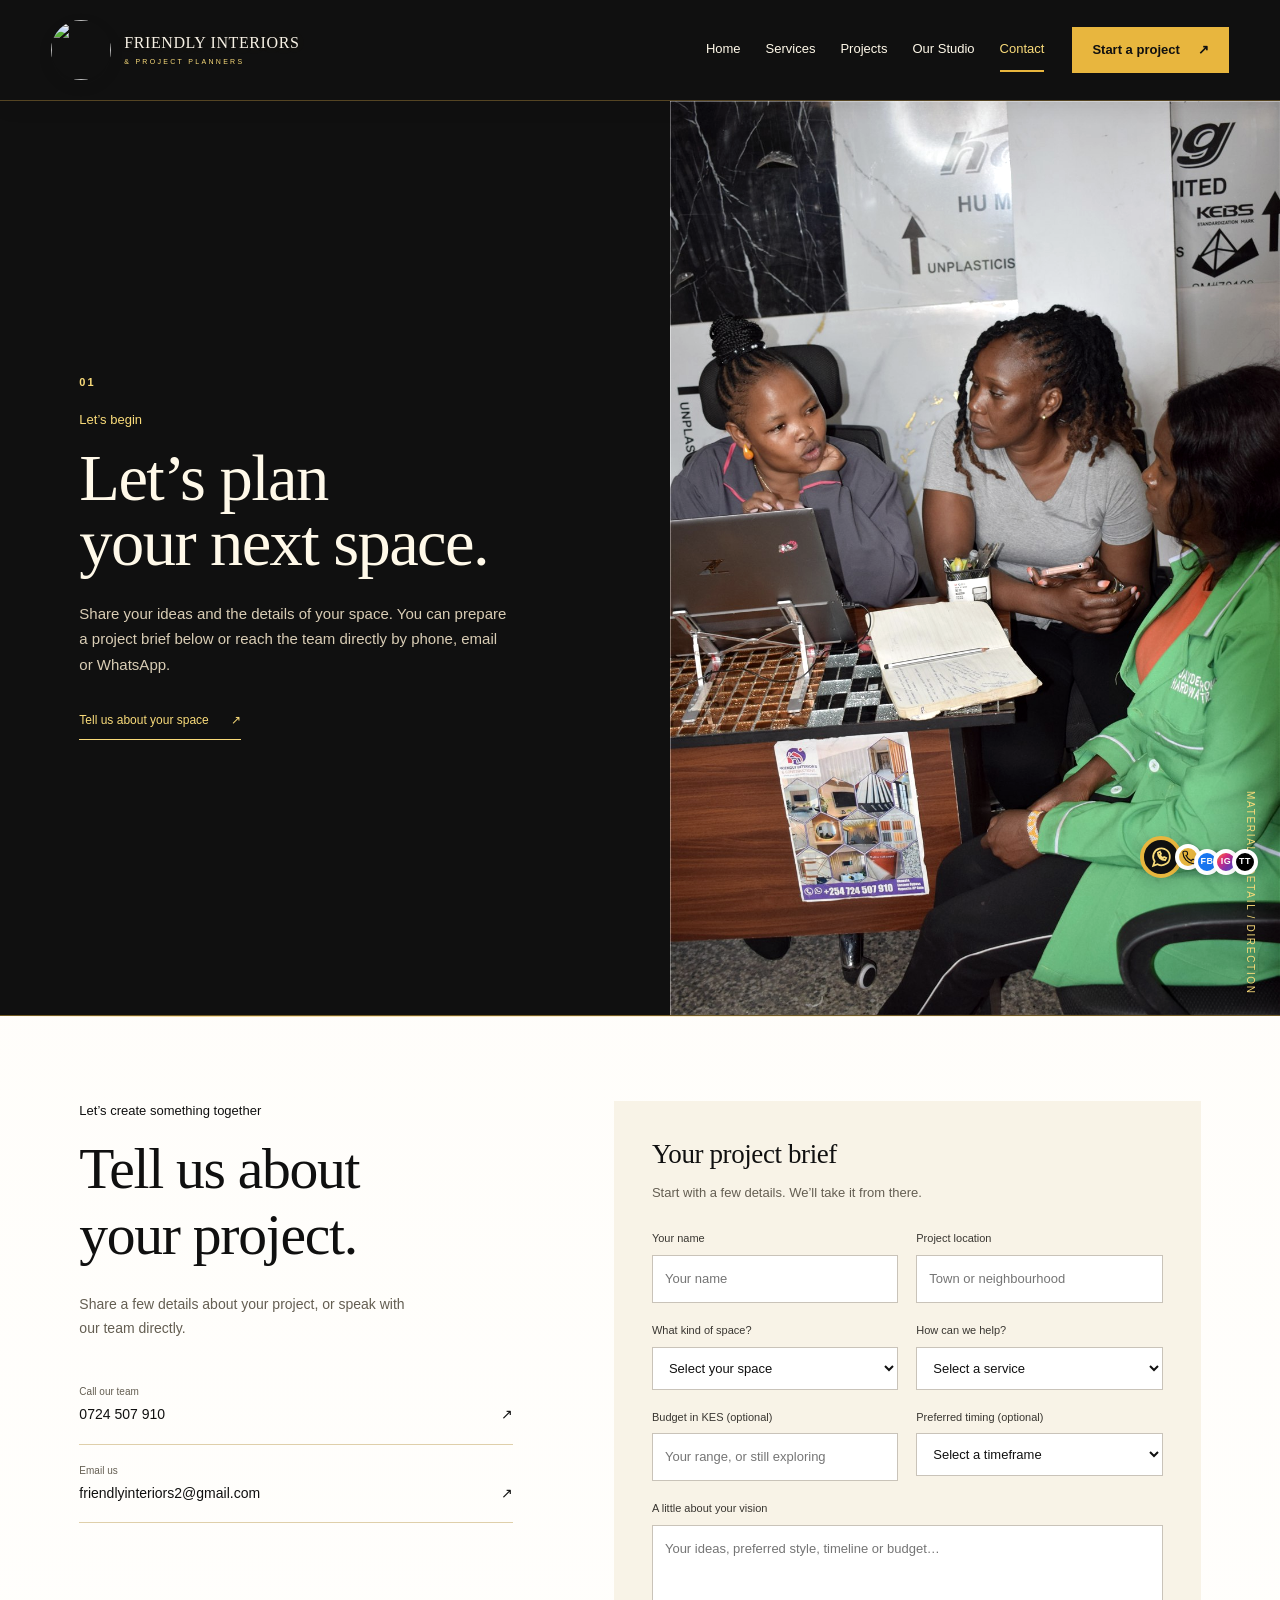
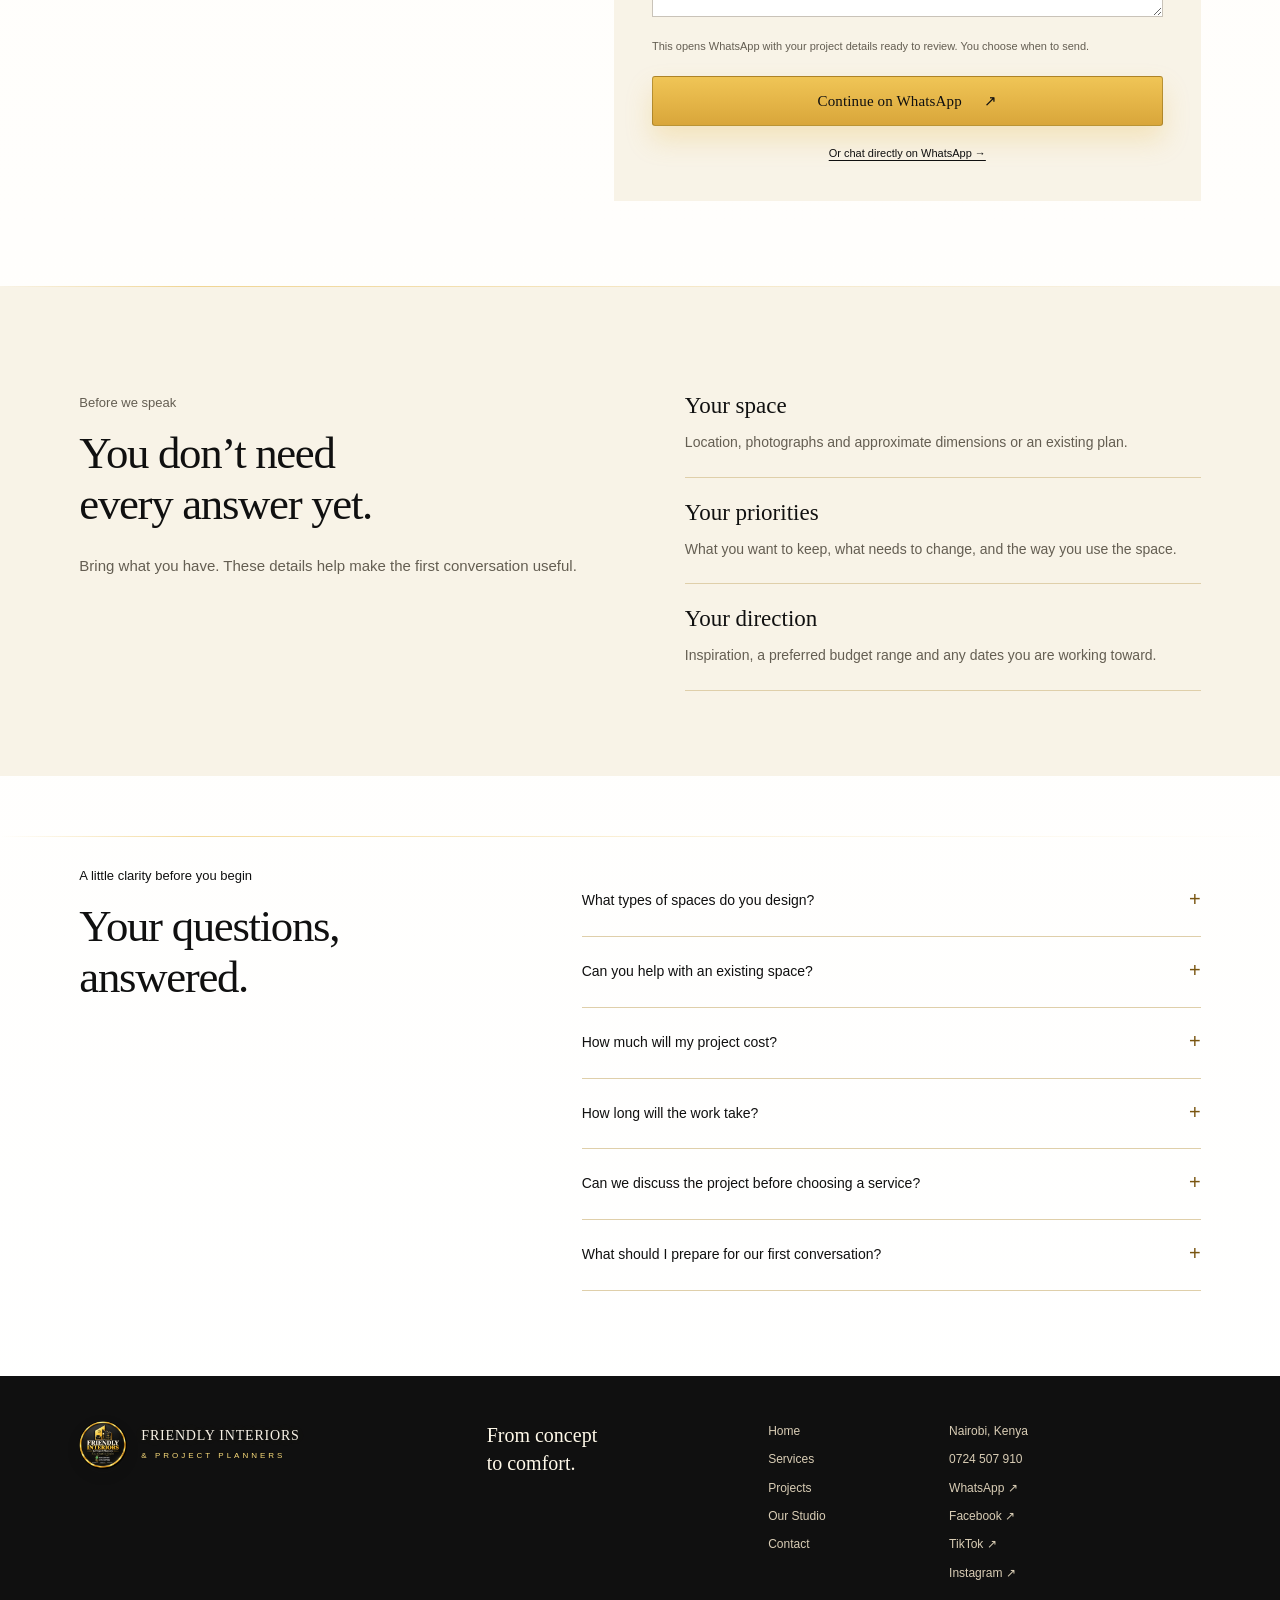
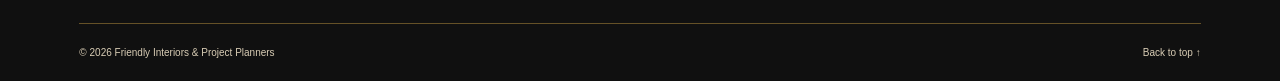
==== commit bea0f8e0: "Update contact.html" ====
--- a/contact.html
+++ b/contact.html
@@ -23,7 +23,7 @@
   </div>
 </header>
 <main id="main-content"><section class="page-intro"><div><p class="eyebrow">Let’s begin</p><h1>Let’s plan<br>your next space.</h1><p>Share your ideas and the details of your space. You can prepare a project brief below or reach the team directly by phone, email or WhatsApp.</p><a class="text-link" href="contact.html#contact">Tell us about your space <span aria-hidden="true">↗</span></a></div><figure><img src="consultation.jpg" alt="People discussing an interior project around a laptop" fetchpriority="high" decoding="async"></figure></section><section class="section contact" id="contact" aria-labelledby="contact-title"><div class="contact-copy"><p class="eyebrow">Let’s create something together</p><h2 id="contact-title">Tell us about<br>your project.</h2><p>Share a few details about your project, or speak with our team directly.</p><a class="contact-link" href="tel:+254724507910"><small>Call our team</small>0724 507 910 <span aria-hidden="true">↗</span></a><a class="contact-link" href="mailto:friendlyinteriors2@gmail.com"><small>Email us</small>friendlyinteriors2@gmail.com <span aria-hidden="true">↗</span></a></div><div class="enquiry-panel"><h3>Your project brief</h3><p>Start with a few details. We’ll take it from there.</p><form id="project-form"><div class="form-grid"><label>Your name<input name="name" autocomplete="name" placeholder="Your name" required maxlength="100"></label><label>Project location<input name="location" autocomplete="address-level2" placeholder="Town or neighbourhood" required maxlength="160"></label><label>What kind of space?<select name="space" required><option value="">Select your space</option><option>Residential</option><option>Commercial</option><option>Hospitality</option></select></label><label>How can we help?<select name="service" required><option value="">Select a service</option><option>Interior design</option><option>Furnishing &amp; styling</option><option>Renovation &amp; fit-out</option><option>Bespoke joinery</option><option>Project coordination</option><option>Not sure yet</option></select></label></div><div class="form-grid enquiry-extras"><label>Budget in KES (optional)<input name="budget" placeholder="Your range, or still exploring" maxlength="100"></label><label>Preferred timing (optional)<select name="timing"><option value="">Select a timeframe</option><option>As soon as practical</option><option>Within 1–3 months</option><option>Within 3–6 months</option><option>Just exploring</option></select></label></div><label>A little about your vision<textarea name="vision" rows="3" placeholder="Your ideas, preferred style, timeline or budget…" maxlength="1500"></textarea></label><p class="form-note">This opens WhatsApp with your project details ready to review. You choose when to send.</p><button class="button" type="submit" id="enquiry-submit" hidden>Continue on WhatsApp <span aria-hidden="true">↗</span></button></form><a class="direct-whatsapp" href="https://wa.me/254763507911" target="_blank" rel="noopener">Or chat directly on WhatsApp →</a></div></section><section class="section preparation" id="preparation"><div><p class="eyebrow">Before we speak</p><h2>You don’t need<br>every answer yet.</h2><p>Bring what you have. These details help make the first conversation useful.</p></div><ul class="preparation-list"><li><strong>Your space</strong><span>Location, photographs and approximate dimensions or an existing plan.</span></li><li><strong>Your priorities</strong><span>What you want to keep, what needs to change, and the way you use the space.</span></li><li><strong>Your direction</strong><span>Inspiration, a preferred budget range and any dates you are working toward.</span></li></ul></section><section class="section faq" aria-labelledby="faq-title"><div><p class="eyebrow">A little clarity before you begin</p><h2 id="faq-title">Your questions,<br>answered.</h2></div><div class="faq-list"><details><summary>What types of spaces do you design?</summary><p>We work on residential, commercial and hospitality interiors, with services covering design, space planning, furnishing, renovation and fit-out.</p></details><details><summary>Can you help with an existing space?</summary><p>Yes. Whether you want to refresh the finishes, rethink a layout or plan a renovation, tell us what you’d like to change so we can discuss the scope.</p></details><details><summary>How much will my project cost?</summary><p>Costs depend on your space, the work required and the materials and finishes you choose. Share your project details and budget with the team to discuss a tailored proposal.</p></details><details><summary>How long will the work take?</summary><p>Timing depends on the scope, material availability, custom items and site conditions. Share your target date so we can discuss a practical sequence and confirm timing as the scope becomes clear.</p></details><details><summary>Can we discuss the project before choosing a service?</summary><p>Yes. Choose “Not sure yet” in the form, or message us directly on WhatsApp. Tell us what is working, what you want to change, and any priorities you already have.</p></details><details><summary>What should I prepare for our first conversation?</summary><p>Your location, a few photos or measurements, inspiration images and an idea of your budget and timeline are helpful. It’s also fine to start with an idea and a conversation.</p></details></div></section></main>
-<footer class="site-footer"><div class="footer-top"><a class="brand" href="index.html" aria-label="Friendly Interiors home"><img src="logo-v2.jpg" width="600" height="600" alt=""><span>FRIENDLY INTERIORS<small>&amp; PROJECT PLANNERS</small></span></a><p>From concept<br>to comfort.</p><div aria-label="Footer navigation"><a href="index.html">Home</a><a href="services.html">Services</a><a href="projects.html">Projects</a><a href="studio.html">Our Studio</a><a href="contact.html">Contact</a></div><div><span>Nairobi, Kenya</span><a href="tel:+254724507910">0724 507 910</a><a href="https://wa.me/254763507911" target="_blank" rel="noopener">WhatsApp ↗</a><a href="https://web.facebook.com/Friendlyinteriors.projectplanners" target="_blank" rel="noopener">Facebook ↗</a><a href="https://www.tiktok.com/@friendlyinteriors.studio" target="_blank" rel="noopener">TikTok ↗</a><a href="https://www.instagram.com/friendlyinteriors_studio/" target="_blank" rel="noopener">Instagram ↗</a></div></div><div class="footer-bottom"><p>© <span id="year">2026</span> Friendly Interiors &amp; Project Planners</p><a href="#top">Back to top ↑</a></div></footer>
+<footer class="site-footer"><div class="footer-top"><a class="brand" href="index.html" aria-label="Friendly Interiors home"><img src="logo.jpg" width="600" height="600" alt=""><span>FRIENDLY INTERIORS<small>&amp; PROJECT PLANNERS</small></span></a><p>From concept<br>to comfort.</p><div aria-label="Footer navigation"><a href="index.html">Home</a><a href="services.html">Services</a><a href="projects.html">Projects</a><a href="studio.html">Our Studio</a><a href="contact.html">Contact</a></div><div><span>Nairobi, Kenya</span><a href="tel:+254724507910">0724 507 910</a><a href="https://wa.me/254763507911" target="_blank" rel="noopener">WhatsApp ↗</a><a href="https://web.facebook.com/Friendlyinteriors.projectplanners" target="_blank" rel="noopener">Facebook ↗</a><a href="https://www.tiktok.com/@friendlyinteriors.studio" target="_blank" rel="noopener">TikTok ↗</a><a href="https://www.instagram.com/friendlyinteriors_studio/" target="_blank" rel="noopener">Instagram ↗</a></div></div><div class="footer-bottom"><p>© <span id="year">2026</span> Friendly Interiors &amp; Project Planners</p><a href="#top">Back to top ↑</a></div></footer>
 <div class="floating-chat-stack" aria-label="Contact Friendly Interiors">
   <a class="floating-chat" href="https://wa.me/254763507911" target="_blank" rel="noopener" aria-label="Chat with Friendly Interiors on WhatsApp"><svg viewBox="0 0 24 24" width="25" height="25" fill="none" stroke="currentColor" stroke-width="1.7" aria-hidden="true"><path d="M20 11.5a8 8 0 0 1-11.8 7L4 20l1.4-4.3A8 8 0 1 1 20 11.5Z"/><path d="M8.5 7.5c0 4 3 7 7 7l1-2-2-1-1 1c-1.5-.5-2.5-1.5-3-3l1-1-1-2-2 1Z"/></svg></a>
   <a class="floating-call" href="tel:+254724507910" aria-label="Call Friendly Interiors on the phone number"><svg viewBox="0 0 24 24" width="15" height="15" fill="none" stroke="currentColor" stroke-width="1.8" aria-hidden="true"><path d="M22 16.9v3a2 2 0 0 1-2.2 2A18.4 18.4 0 0 1 3.1 4.2 2 2 0 0 1 5.1 2h3a2 2 0 0 1 2 1.7l.4 2.4a2 2 0 0 1-1.3 2.2l-1.1.4a16.1 16.1 0 0 0 8.7 8.7l.4-1.1a2 2 0 0 1 2.2-1.3l2.4.4A2 2 0 0 1 22 16.9Z"/></svg></a>
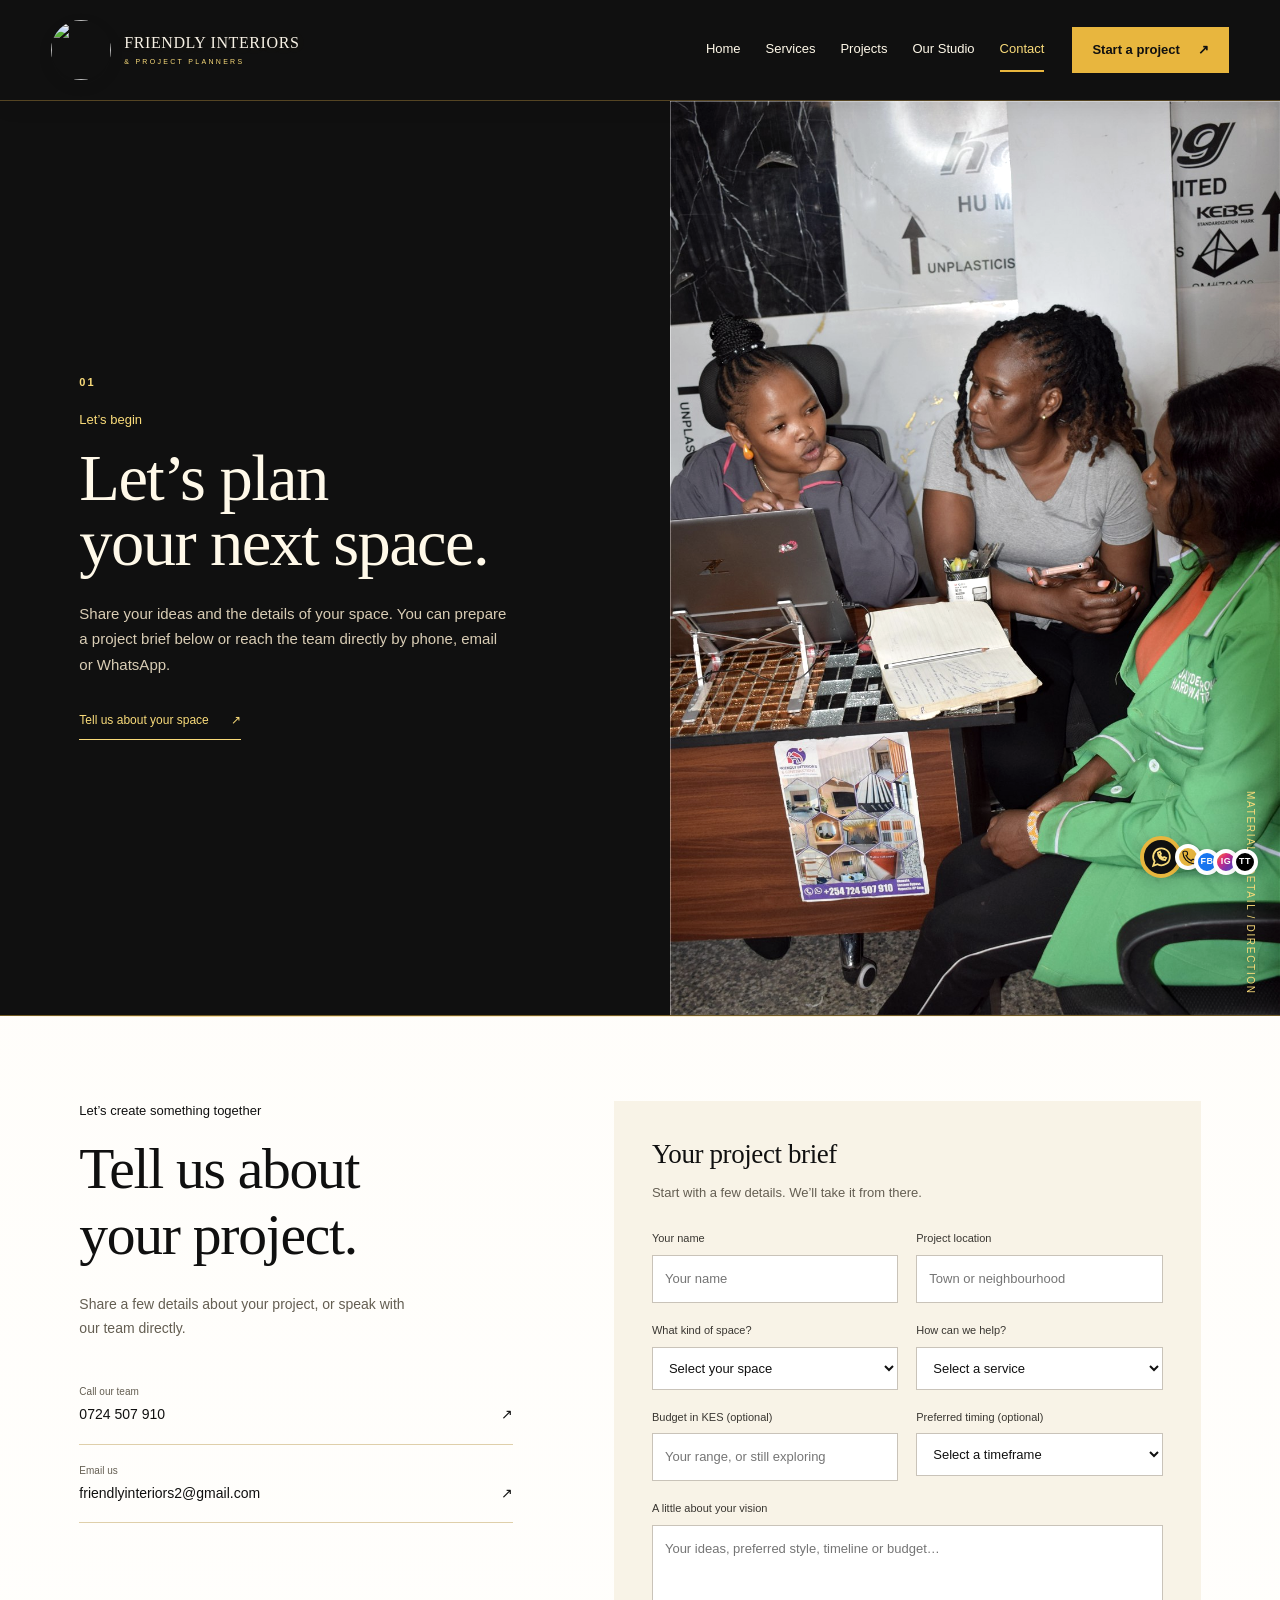
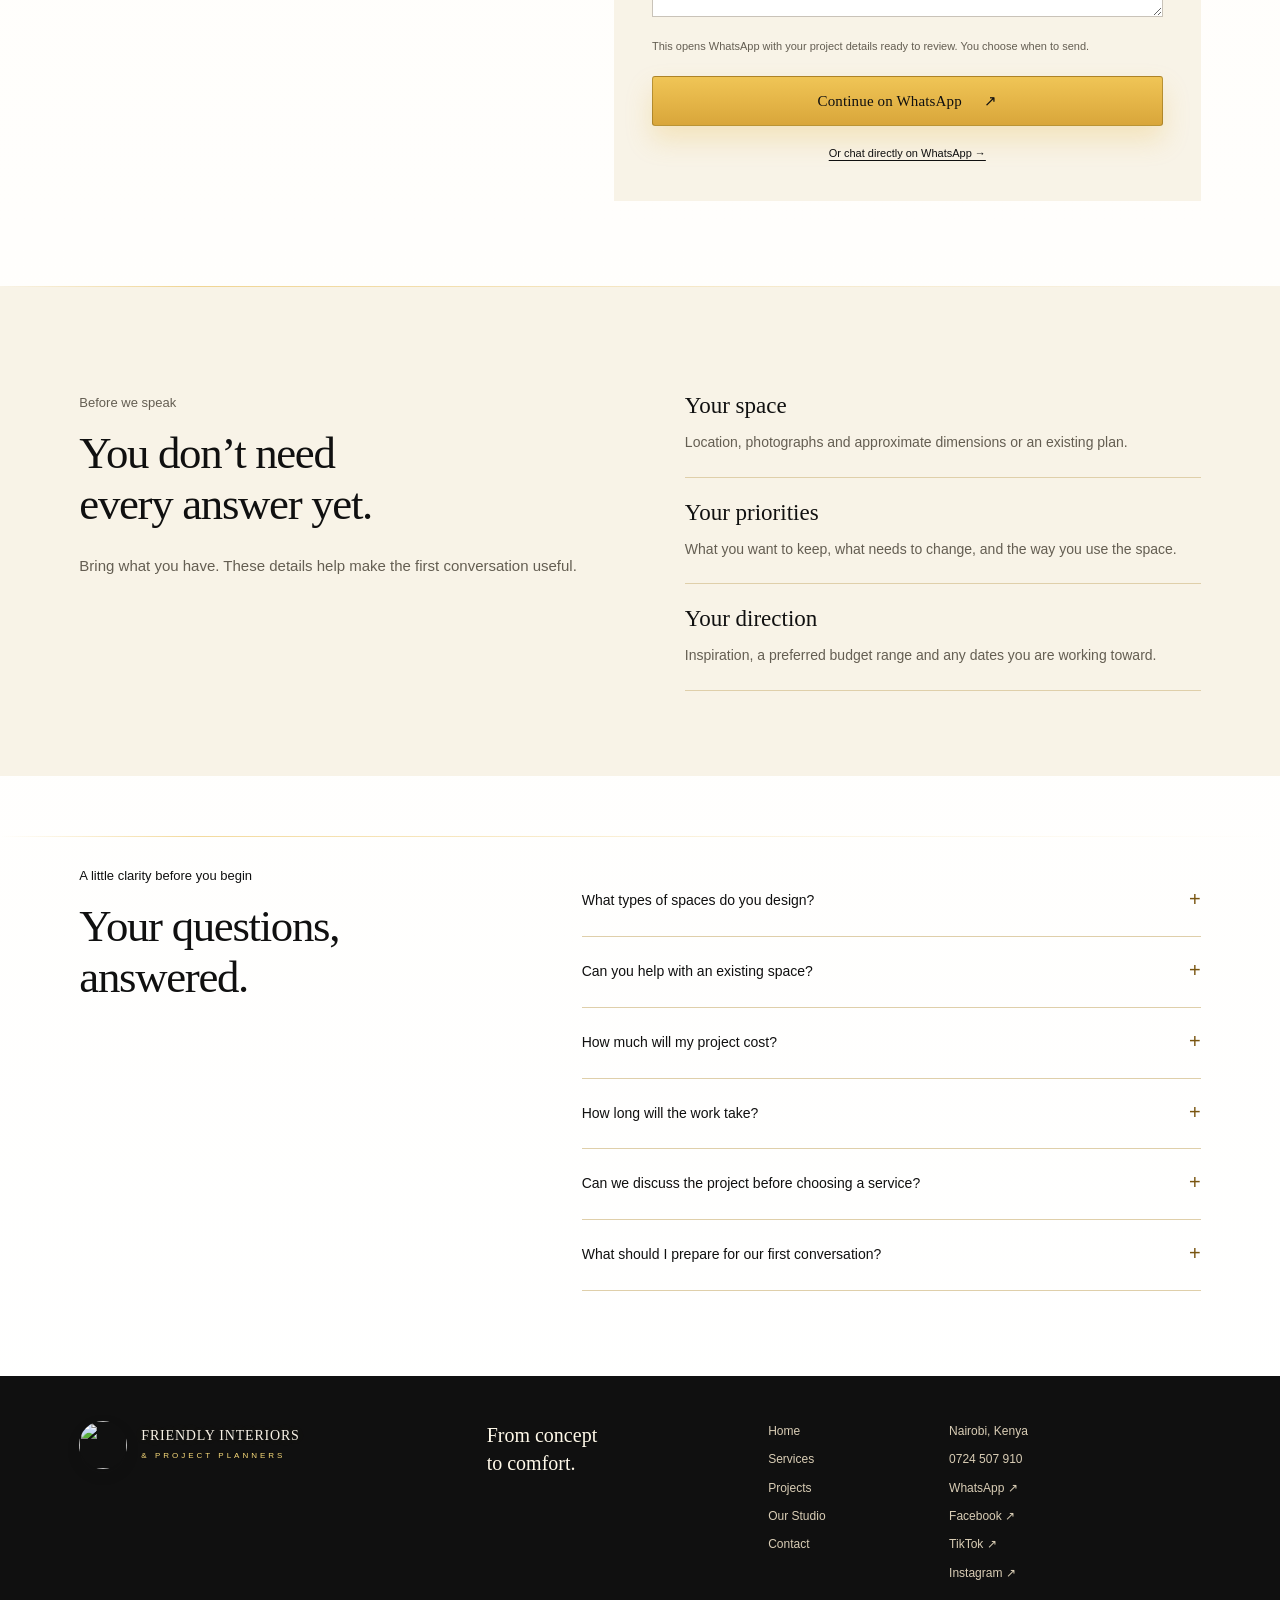
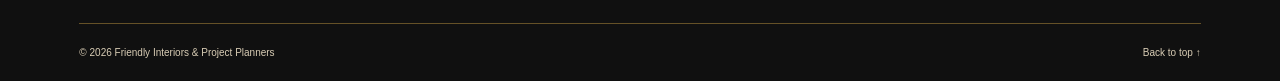
==== commit e5493e95: "Update contact.html" ====
--- a/contact.html
+++ b/contact.html
@@ -23,7 +23,7 @@
   </div>
 </header>
 <main id="main-content"><section class="page-intro"><div><p class="eyebrow">Let’s begin</p><h1>Let’s plan<br>your next space.</h1><p>Share your ideas and the details of your space. You can prepare a project brief below or reach the team directly by phone, email or WhatsApp.</p><a class="text-link" href="contact.html#contact">Tell us about your space <span aria-hidden="true">↗</span></a></div><figure><img src="consultation.jpg" alt="People discussing an interior project around a laptop" fetchpriority="high" decoding="async"></figure></section><section class="section contact" id="contact" aria-labelledby="contact-title"><div class="contact-copy"><p class="eyebrow">Let’s create something together</p><h2 id="contact-title">Tell us about<br>your project.</h2><p>Share a few details about your project, or speak with our team directly.</p><a class="contact-link" href="tel:+254724507910"><small>Call our team</small>0724 507 910 <span aria-hidden="true">↗</span></a><a class="contact-link" href="mailto:friendlyinteriors2@gmail.com"><small>Email us</small>friendlyinteriors2@gmail.com <span aria-hidden="true">↗</span></a></div><div class="enquiry-panel"><h3>Your project brief</h3><p>Start with a few details. We’ll take it from there.</p><form id="project-form"><div class="form-grid"><label>Your name<input name="name" autocomplete="name" placeholder="Your name" required maxlength="100"></label><label>Project location<input name="location" autocomplete="address-level2" placeholder="Town or neighbourhood" required maxlength="160"></label><label>What kind of space?<select name="space" required><option value="">Select your space</option><option>Residential</option><option>Commercial</option><option>Hospitality</option></select></label><label>How can we help?<select name="service" required><option value="">Select a service</option><option>Interior design</option><option>Furnishing &amp; styling</option><option>Renovation &amp; fit-out</option><option>Bespoke joinery</option><option>Project coordination</option><option>Not sure yet</option></select></label></div><div class="form-grid enquiry-extras"><label>Budget in KES (optional)<input name="budget" placeholder="Your range, or still exploring" maxlength="100"></label><label>Preferred timing (optional)<select name="timing"><option value="">Select a timeframe</option><option>As soon as practical</option><option>Within 1–3 months</option><option>Within 3–6 months</option><option>Just exploring</option></select></label></div><label>A little about your vision<textarea name="vision" rows="3" placeholder="Your ideas, preferred style, timeline or budget…" maxlength="1500"></textarea></label><p class="form-note">This opens WhatsApp with your project details ready to review. You choose when to send.</p><button class="button" type="submit" id="enquiry-submit" hidden>Continue on WhatsApp <span aria-hidden="true">↗</span></button></form><a class="direct-whatsapp" href="https://wa.me/254763507911" target="_blank" rel="noopener">Or chat directly on WhatsApp →</a></div></section><section class="section preparation" id="preparation"><div><p class="eyebrow">Before we speak</p><h2>You don’t need<br>every answer yet.</h2><p>Bring what you have. These details help make the first conversation useful.</p></div><ul class="preparation-list"><li><strong>Your space</strong><span>Location, photographs and approximate dimensions or an existing plan.</span></li><li><strong>Your priorities</strong><span>What you want to keep, what needs to change, and the way you use the space.</span></li><li><strong>Your direction</strong><span>Inspiration, a preferred budget range and any dates you are working toward.</span></li></ul></section><section class="section faq" aria-labelledby="faq-title"><div><p class="eyebrow">A little clarity before you begin</p><h2 id="faq-title">Your questions,<br>answered.</h2></div><div class="faq-list"><details><summary>What types of spaces do you design?</summary><p>We work on residential, commercial and hospitality interiors, with services covering design, space planning, furnishing, renovation and fit-out.</p></details><details><summary>Can you help with an existing space?</summary><p>Yes. Whether you want to refresh the finishes, rethink a layout or plan a renovation, tell us what you’d like to change so we can discuss the scope.</p></details><details><summary>How much will my project cost?</summary><p>Costs depend on your space, the work required and the materials and finishes you choose. Share your project details and budget with the team to discuss a tailored proposal.</p></details><details><summary>How long will the work take?</summary><p>Timing depends on the scope, material availability, custom items and site conditions. Share your target date so we can discuss a practical sequence and confirm timing as the scope becomes clear.</p></details><details><summary>Can we discuss the project before choosing a service?</summary><p>Yes. Choose “Not sure yet” in the form, or message us directly on WhatsApp. Tell us what is working, what you want to change, and any priorities you already have.</p></details><details><summary>What should I prepare for our first conversation?</summary><p>Your location, a few photos or measurements, inspiration images and an idea of your budget and timeline are helpful. It’s also fine to start with an idea and a conversation.</p></details></div></section></main>
-<footer class="site-footer"><div class="footer-top"><a class="brand" href="index.html" aria-label="Friendly Interiors home"><img src="logo.jpg" width="600" height="600" alt=""><span>FRIENDLY INTERIORS<small>&amp; PROJECT PLANNERS</small></span></a><p>From concept<br>to comfort.</p><div aria-label="Footer navigation"><a href="index.html">Home</a><a href="services.html">Services</a><a href="projects.html">Projects</a><a href="studio.html">Our Studio</a><a href="contact.html">Contact</a></div><div><span>Nairobi, Kenya</span><a href="tel:+254724507910">0724 507 910</a><a href="https://wa.me/254763507911" target="_blank" rel="noopener">WhatsApp ↗</a><a href="https://web.facebook.com/Friendlyinteriors.projectplanners" target="_blank" rel="noopener">Facebook ↗</a><a href="https://www.tiktok.com/@friendlyinteriors.studio" target="_blank" rel="noopener">TikTok ↗</a><a href="https://www.instagram.com/friendlyinteriors_studio/" target="_blank" rel="noopener">Instagram ↗</a></div></div><div class="footer-bottom"><p>© <span id="year">2026</span> Friendly Interiors &amp; Project Planners</p><a href="#top">Back to top ↑</a></div></footer>
+<footer class="site-footer"><div class="footer-top"><a class="brand" href="index.html" aria-label="Friendly Interiors home"><img src="logo-V2.jpg" width="600" height="600" alt=""><span>FRIENDLY INTERIORS<small>&amp; PROJECT PLANNERS</small></span></a><p>From concept<br>to comfort.</p><div aria-label="Footer navigation"><a href="index.html">Home</a><a href="services.html">Services</a><a href="projects.html">Projects</a><a href="studio.html">Our Studio</a><a href="contact.html">Contact</a></div><div><span>Nairobi, Kenya</span><a href="tel:+254724507910">0724 507 910</a><a href="https://wa.me/254763507911" target="_blank" rel="noopener">WhatsApp ↗</a><a href="https://web.facebook.com/Friendlyinteriors.projectplanners" target="_blank" rel="noopener">Facebook ↗</a><a href="https://www.tiktok.com/@friendlyinteriors.studio" target="_blank" rel="noopener">TikTok ↗</a><a href="https://www.instagram.com/friendlyinteriors_studio/" target="_blank" rel="noopener">Instagram ↗</a></div></div><div class="footer-bottom"><p>© <span id="year">2026</span> Friendly Interiors &amp; Project Planners</p><a href="#top">Back to top ↑</a></div></footer>
 <div class="floating-chat-stack" aria-label="Contact Friendly Interiors">
   <a class="floating-chat" href="https://wa.me/254763507911" target="_blank" rel="noopener" aria-label="Chat with Friendly Interiors on WhatsApp"><svg viewBox="0 0 24 24" width="25" height="25" fill="none" stroke="currentColor" stroke-width="1.7" aria-hidden="true"><path d="M20 11.5a8 8 0 0 1-11.8 7L4 20l1.4-4.3A8 8 0 1 1 20 11.5Z"/><path d="M8.5 7.5c0 4 3 7 7 7l1-2-2-1-1 1c-1.5-.5-2.5-1.5-3-3l1-1-1-2-2 1Z"/></svg></a>
   <a class="floating-call" href="tel:+254724507910" aria-label="Call Friendly Interiors on the phone number"><svg viewBox="0 0 24 24" width="15" height="15" fill="none" stroke="currentColor" stroke-width="1.8" aria-hidden="true"><path d="M22 16.9v3a2 2 0 0 1-2.2 2A18.4 18.4 0 0 1 3.1 4.2 2 2 0 0 1 5.1 2h3a2 2 0 0 1 2 1.7l.4 2.4a2 2 0 0 1-1.3 2.2l-1.1.4a16.1 16.1 0 0 0 8.7 8.7l.4-1.1a2 2 0 0 1 2.2-1.3l2.4.4A2 2 0 0 1 22 16.9Z"/></svg></a>
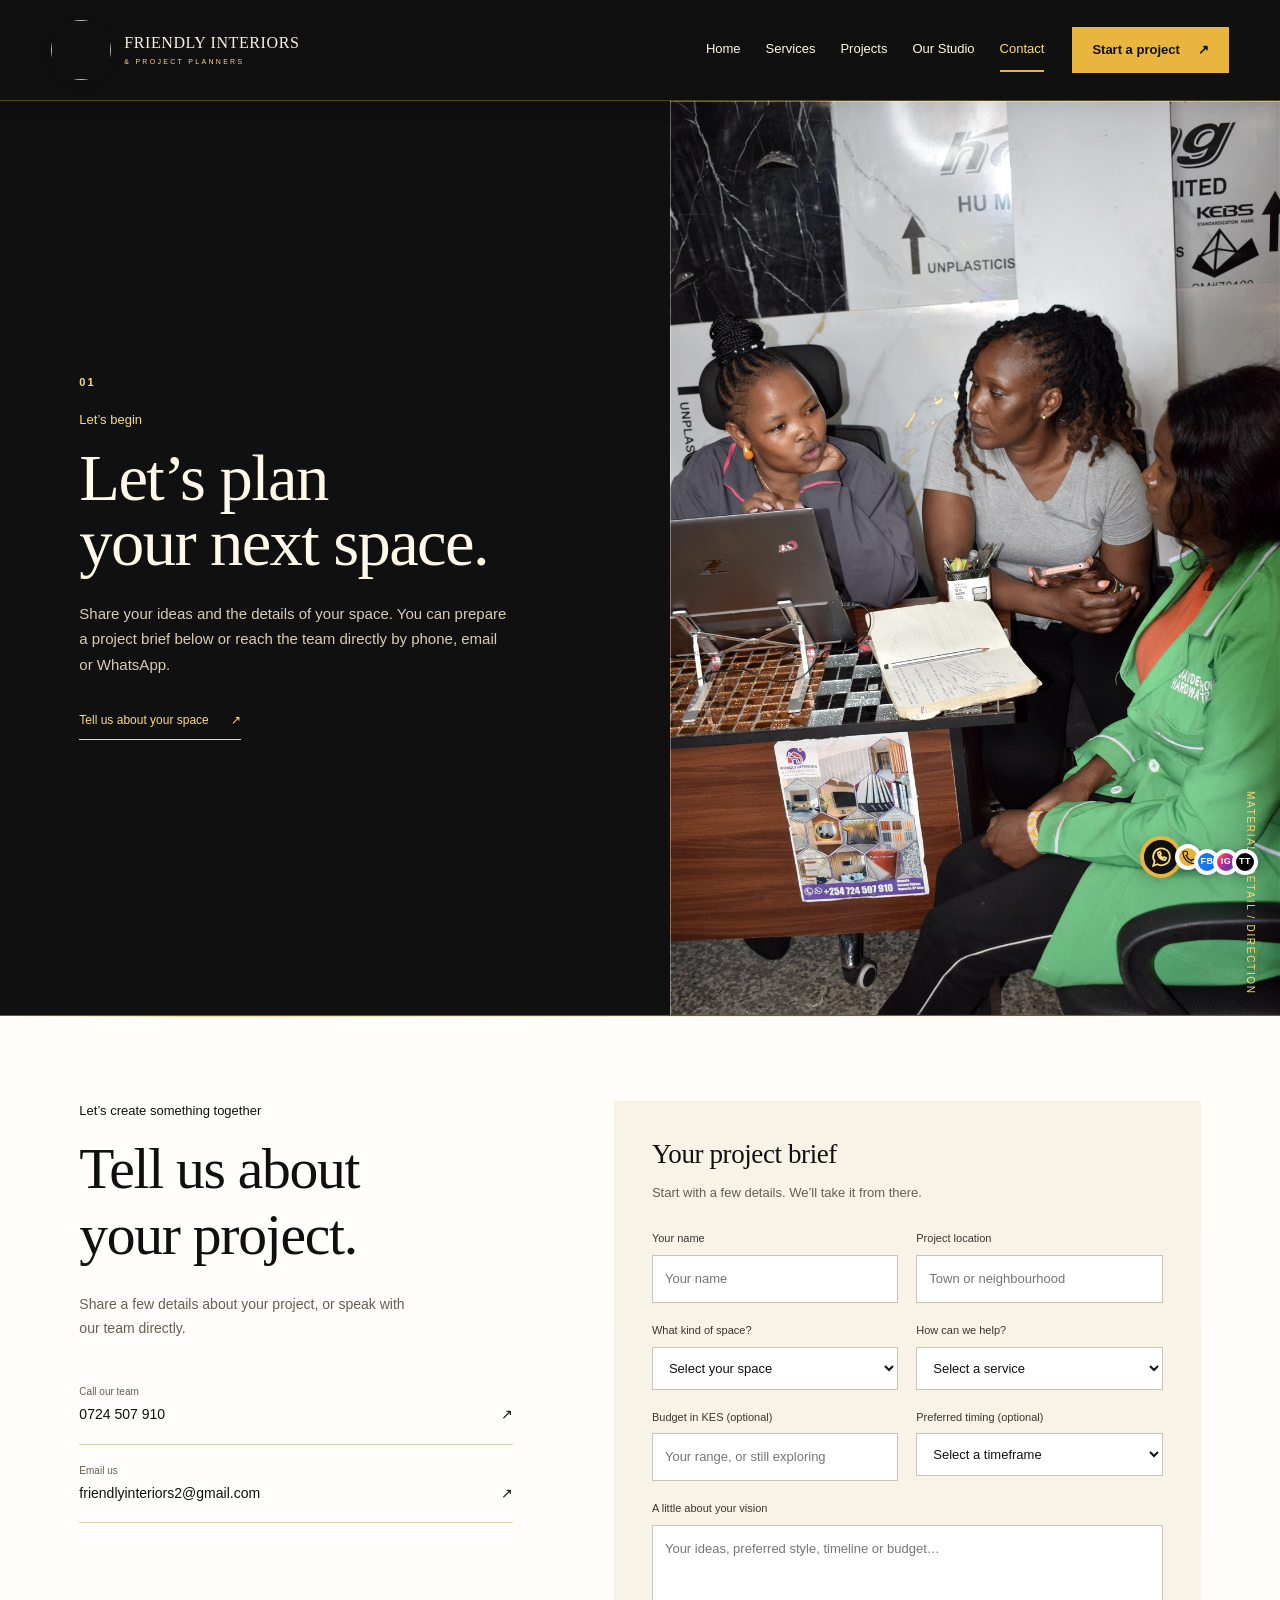
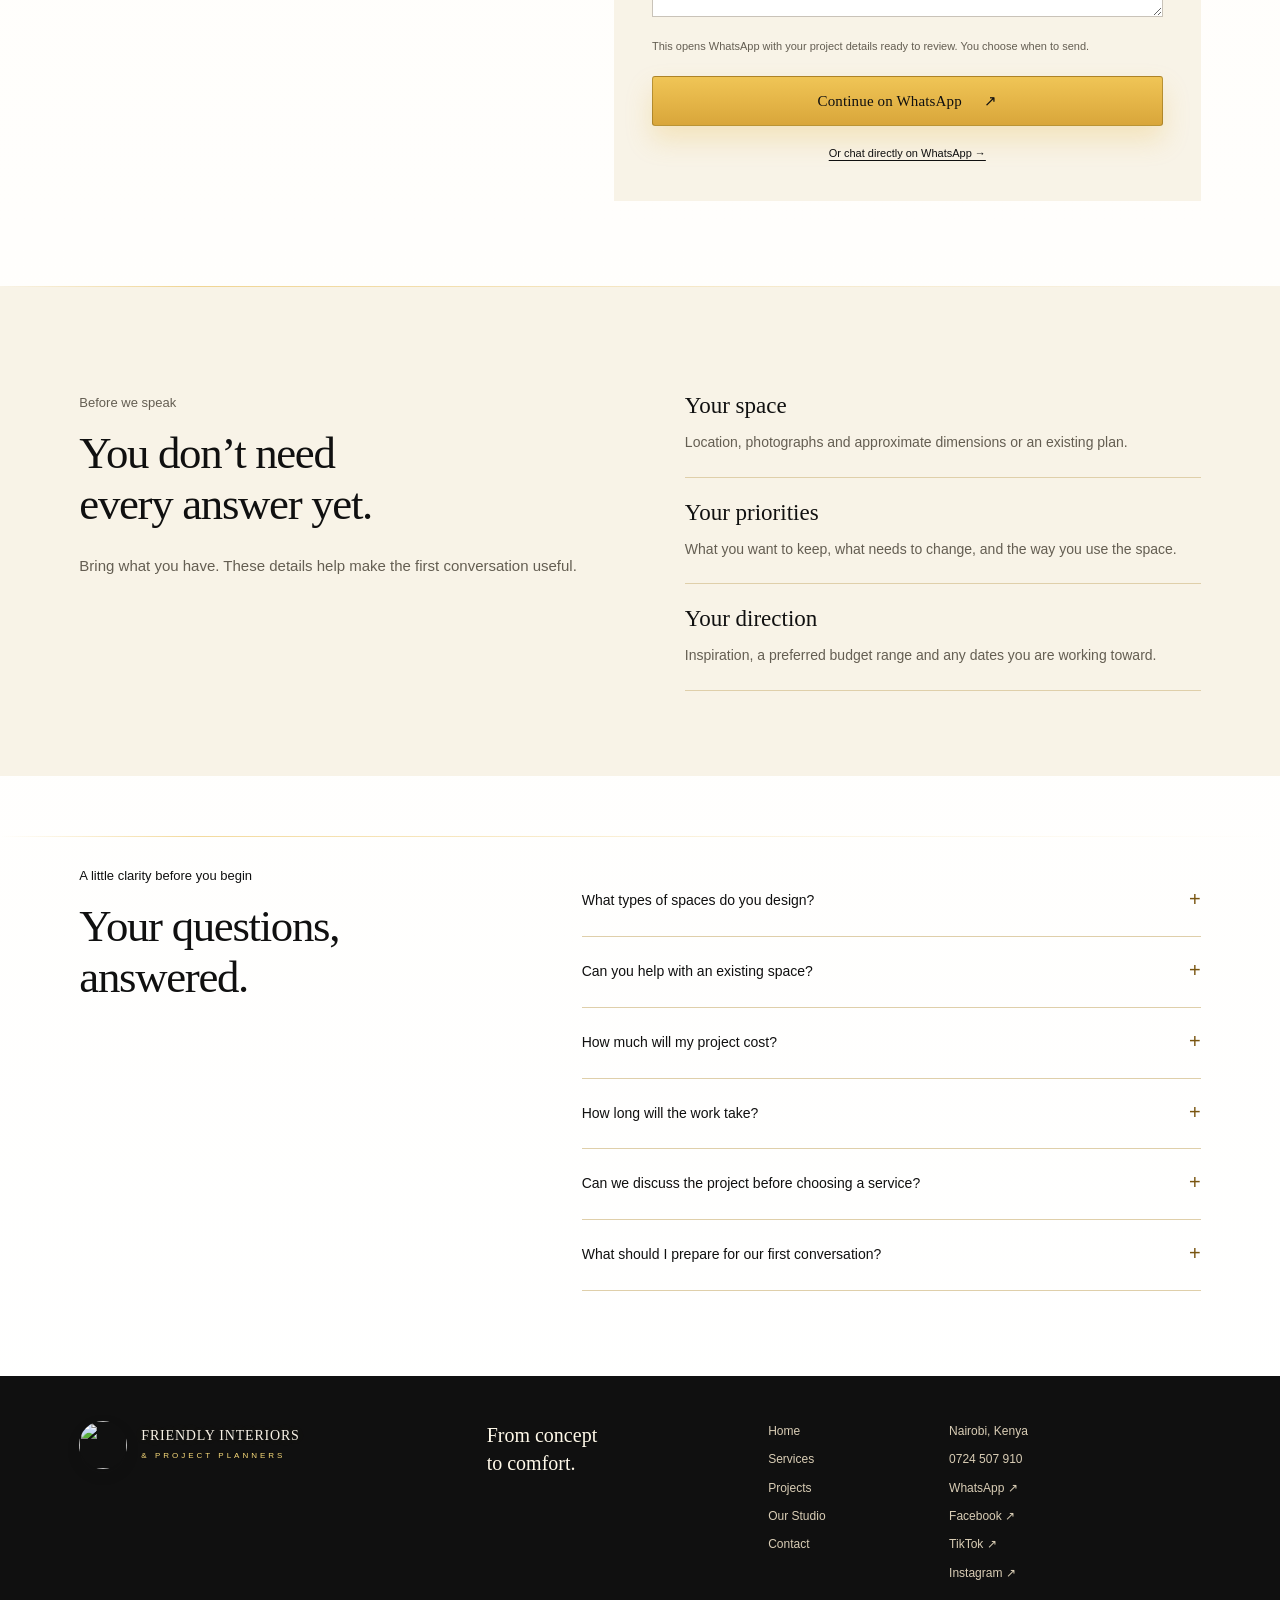
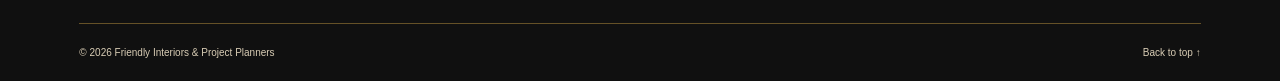
==== commit 3ccd624a: "Update contact.html" ====
--- a/contact.html
+++ b/contact.html
@@ -13,7 +13,7 @@
 <a class="skip-link" href="#main-content">Skip to content</a>
 <header id="top" class="site-header">
   <div class="header-inner">
-    <a class="brand" href="index.html" aria-label="Friendly Interiors home"><img src="" width="600" height="600" alt=""><span>FRIENDLY INTERIORS<small>&amp; PROJECT PLANNERS</small></span></a>
+    <a class="brand" href="index.html" aria-label="Friendly Interiors home"><img ="CONSULTATION.JPG" width="600" height="600" alt=""><span>FRIENDLY INTERIORS<small>&amp; PROJECT PLANNERS</small></span></a>
     <button class="menu-toggle" type="button" aria-expanded="false" aria-controls="main-nav" hidden><span class="menu-label">Menu</span><span class="menu-icon" aria-hidden="true"></span></button>
     <nav id="main-nav" aria-label="Main navigation">
       <div class="nav-links"><a href="index.html">Home</a><a href="services.html">Services</a><a href="projects.html">Projects</a><a href="studio.html">Our Studio</a><a href="contact.html" aria-current="page">Contact</a></div>
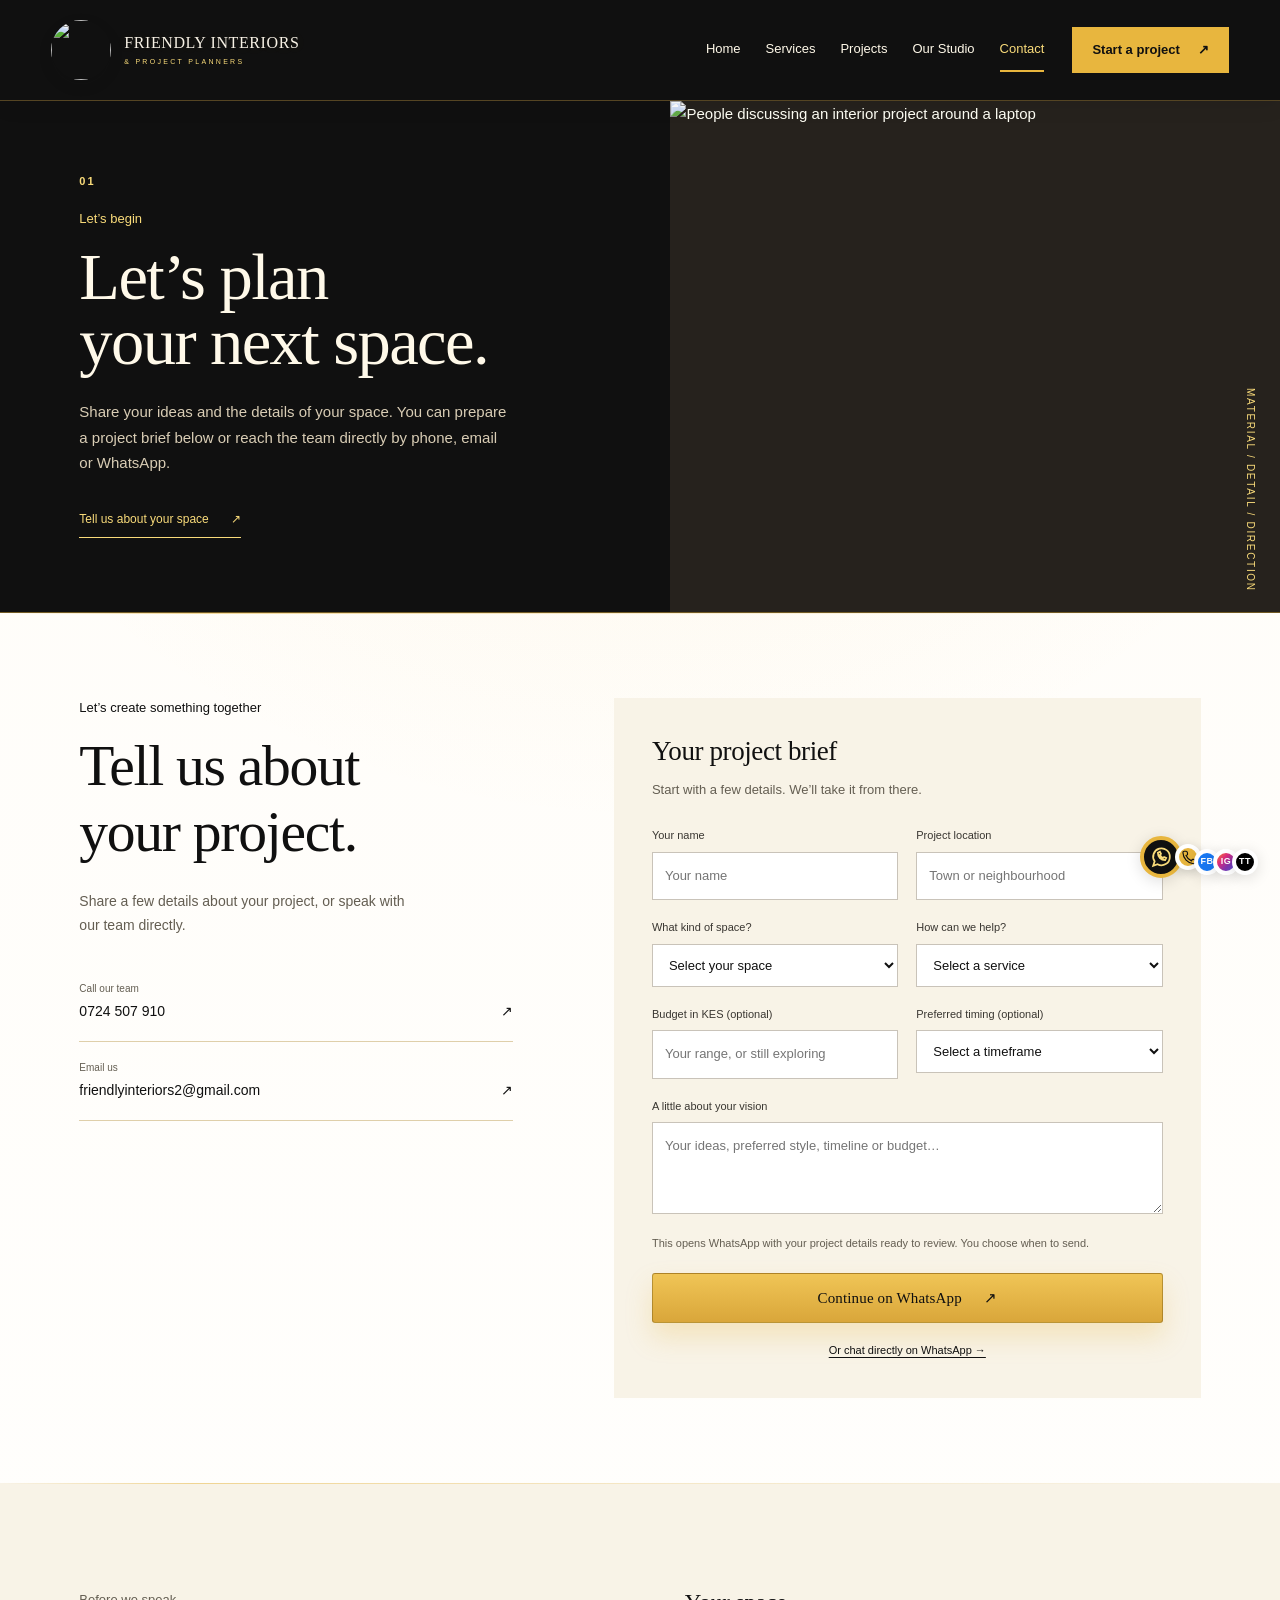
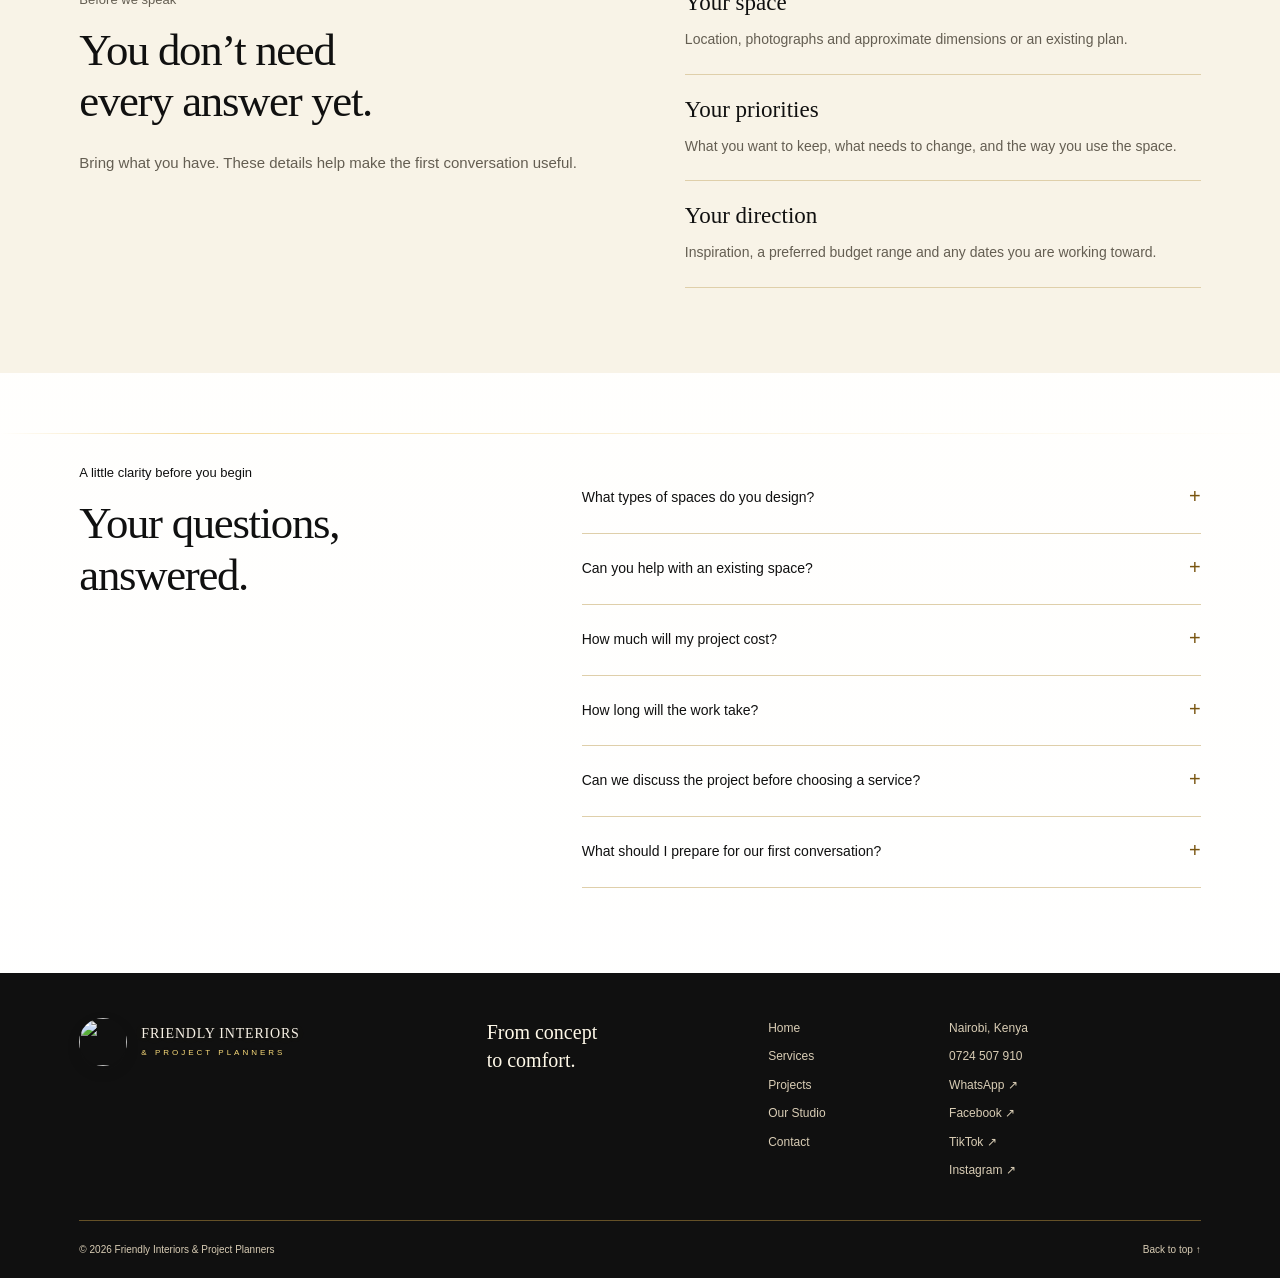
==== commit 0a33f866: "Add files via upload" ====
--- a/contact.html
+++ b/contact.html
@@ -13,7 +13,7 @@
 <a class="skip-link" href="#main-content">Skip to content</a>
 <header id="top" class="site-header">
   <div class="header-inner">
-    <a class="brand" href="index.html" aria-label="Friendly Interiors home"><img ="CONSULTATION.JPG" width="600" height="600" alt=""><span>FRIENDLY INTERIORS<small>&amp; PROJECT PLANNERS</small></span></a>
+    <a class="brand" href="index.html" aria-label="Friendly Interiors home"><img src="images/logo-v2.jpg" width="600" height="600" alt=""><span>FRIENDLY INTERIORS<small>&amp; PROJECT PLANNERS</small></span></a>
     <button class="menu-toggle" type="button" aria-expanded="false" aria-controls="main-nav" hidden><span class="menu-label">Menu</span><span class="menu-icon" aria-hidden="true"></span></button>
     <nav id="main-nav" aria-label="Main navigation">
       <div class="nav-links"><a href="index.html">Home</a><a href="services.html">Services</a><a href="projects.html">Projects</a><a href="studio.html">Our Studio</a><a href="contact.html" aria-current="page">Contact</a></div>
@@ -22,8 +22,8 @@
     </nav>
   </div>
 </header>
-<main id="main-content"><section class="page-intro"><div><p class="eyebrow">Let’s begin</p><h1>Let’s plan<br>your next space.</h1><p>Share your ideas and the details of your space. You can prepare a project brief below or reach the team directly by phone, email or WhatsApp.</p><a class="text-link" href="contact.html#contact">Tell us about your space <span aria-hidden="true">↗</span></a></div><figure><img src="consultation.jpg" alt="People discussing an interior project around a laptop" fetchpriority="high" decoding="async"></figure></section><section class="section contact" id="contact" aria-labelledby="contact-title"><div class="contact-copy"><p class="eyebrow">Let’s create something together</p><h2 id="contact-title">Tell us about<br>your project.</h2><p>Share a few details about your project, or speak with our team directly.</p><a class="contact-link" href="tel:+254724507910"><small>Call our team</small>0724 507 910 <span aria-hidden="true">↗</span></a><a class="contact-link" href="mailto:friendlyinteriors2@gmail.com"><small>Email us</small>friendlyinteriors2@gmail.com <span aria-hidden="true">↗</span></a></div><div class="enquiry-panel"><h3>Your project brief</h3><p>Start with a few details. We’ll take it from there.</p><form id="project-form"><div class="form-grid"><label>Your name<input name="name" autocomplete="name" placeholder="Your name" required maxlength="100"></label><label>Project location<input name="location" autocomplete="address-level2" placeholder="Town or neighbourhood" required maxlength="160"></label><label>What kind of space?<select name="space" required><option value="">Select your space</option><option>Residential</option><option>Commercial</option><option>Hospitality</option></select></label><label>How can we help?<select name="service" required><option value="">Select a service</option><option>Interior design</option><option>Furnishing &amp; styling</option><option>Renovation &amp; fit-out</option><option>Bespoke joinery</option><option>Project coordination</option><option>Not sure yet</option></select></label></div><div class="form-grid enquiry-extras"><label>Budget in KES (optional)<input name="budget" placeholder="Your range, or still exploring" maxlength="100"></label><label>Preferred timing (optional)<select name="timing"><option value="">Select a timeframe</option><option>As soon as practical</option><option>Within 1–3 months</option><option>Within 3–6 months</option><option>Just exploring</option></select></label></div><label>A little about your vision<textarea name="vision" rows="3" placeholder="Your ideas, preferred style, timeline or budget…" maxlength="1500"></textarea></label><p class="form-note">This opens WhatsApp with your project details ready to review. You choose when to send.</p><button class="button" type="submit" id="enquiry-submit" hidden>Continue on WhatsApp <span aria-hidden="true">↗</span></button></form><a class="direct-whatsapp" href="https://wa.me/254763507911" target="_blank" rel="noopener">Or chat directly on WhatsApp →</a></div></section><section class="section preparation" id="preparation"><div><p class="eyebrow">Before we speak</p><h2>You don’t need<br>every answer yet.</h2><p>Bring what you have. These details help make the first conversation useful.</p></div><ul class="preparation-list"><li><strong>Your space</strong><span>Location, photographs and approximate dimensions or an existing plan.</span></li><li><strong>Your priorities</strong><span>What you want to keep, what needs to change, and the way you use the space.</span></li><li><strong>Your direction</strong><span>Inspiration, a preferred budget range and any dates you are working toward.</span></li></ul></section><section class="section faq" aria-labelledby="faq-title"><div><p class="eyebrow">A little clarity before you begin</p><h2 id="faq-title">Your questions,<br>answered.</h2></div><div class="faq-list"><details><summary>What types of spaces do you design?</summary><p>We work on residential, commercial and hospitality interiors, with services covering design, space planning, furnishing, renovation and fit-out.</p></details><details><summary>Can you help with an existing space?</summary><p>Yes. Whether you want to refresh the finishes, rethink a layout or plan a renovation, tell us what you’d like to change so we can discuss the scope.</p></details><details><summary>How much will my project cost?</summary><p>Costs depend on your space, the work required and the materials and finishes you choose. Share your project details and budget with the team to discuss a tailored proposal.</p></details><details><summary>How long will the work take?</summary><p>Timing depends on the scope, material availability, custom items and site conditions. Share your target date so we can discuss a practical sequence and confirm timing as the scope becomes clear.</p></details><details><summary>Can we discuss the project before choosing a service?</summary><p>Yes. Choose “Not sure yet” in the form, or message us directly on WhatsApp. Tell us what is working, what you want to change, and any priorities you already have.</p></details><details><summary>What should I prepare for our first conversation?</summary><p>Your location, a few photos or measurements, inspiration images and an idea of your budget and timeline are helpful. It’s also fine to start with an idea and a conversation.</p></details></div></section></main>
-<footer class="site-footer"><div class="footer-top"><a class="brand" href="index.html" aria-label="Friendly Interiors home"><img src="logo-V2.jpg" width="600" height="600" alt=""><span>FRIENDLY INTERIORS<small>&amp; PROJECT PLANNERS</small></span></a><p>From concept<br>to comfort.</p><div aria-label="Footer navigation"><a href="index.html">Home</a><a href="services.html">Services</a><a href="projects.html">Projects</a><a href="studio.html">Our Studio</a><a href="contact.html">Contact</a></div><div><span>Nairobi, Kenya</span><a href="tel:+254724507910">0724 507 910</a><a href="https://wa.me/254763507911" target="_blank" rel="noopener">WhatsApp ↗</a><a href="https://web.facebook.com/Friendlyinteriors.projectplanners" target="_blank" rel="noopener">Facebook ↗</a><a href="https://www.tiktok.com/@friendlyinteriors.studio" target="_blank" rel="noopener">TikTok ↗</a><a href="https://www.instagram.com/friendlyinteriors_studio/" target="_blank" rel="noopener">Instagram ↗</a></div></div><div class="footer-bottom"><p>© <span id="year">2026</span> Friendly Interiors &amp; Project Planners</p><a href="#top">Back to top ↑</a></div></footer>
+<main id="main-content"><section class="page-intro"><div><p class="eyebrow">Let’s begin</p><h1>Let’s plan<br>your next space.</h1><p>Share your ideas and the details of your space. You can prepare a project brief below or reach the team directly by phone, email or WhatsApp.</p><a class="text-link" href="contact.html#contact">Tell us about your space <span aria-hidden="true">↗</span></a></div><figure><img src="images/consultation.jpg" alt="People discussing an interior project around a laptop" fetchpriority="high" decoding="async"></figure></section><section class="section contact" id="contact" aria-labelledby="contact-title"><div class="contact-copy"><p class="eyebrow">Let’s create something together</p><h2 id="contact-title">Tell us about<br>your project.</h2><p>Share a few details about your project, or speak with our team directly.</p><a class="contact-link" href="tel:+254724507910"><small>Call our team</small>0724 507 910 <span aria-hidden="true">↗</span></a><a class="contact-link" href="mailto:friendlyinteriors2@gmail.com"><small>Email us</small>friendlyinteriors2@gmail.com <span aria-hidden="true">↗</span></a></div><div class="enquiry-panel"><h3>Your project brief</h3><p>Start with a few details. We’ll take it from there.</p><form id="project-form"><div class="form-grid"><label>Your name<input name="name" autocomplete="name" placeholder="Your name" required maxlength="100"></label><label>Project location<input name="location" autocomplete="address-level2" placeholder="Town or neighbourhood" required maxlength="160"></label><label>What kind of space?<select name="space" required><option value="">Select your space</option><option>Residential</option><option>Commercial</option><option>Hospitality</option></select></label><label>How can we help?<select name="service" required><option value="">Select a service</option><option>Interior design</option><option>Furnishing &amp; styling</option><option>Renovation &amp; fit-out</option><option>Bespoke joinery</option><option>Project coordination</option><option>Not sure yet</option></select></label></div><div class="form-grid enquiry-extras"><label>Budget in KES (optional)<input name="budget" placeholder="Your range, or still exploring" maxlength="100"></label><label>Preferred timing (optional)<select name="timing"><option value="">Select a timeframe</option><option>As soon as practical</option><option>Within 1–3 months</option><option>Within 3–6 months</option><option>Just exploring</option></select></label></div><label>A little about your vision<textarea name="vision" rows="3" placeholder="Your ideas, preferred style, timeline or budget…" maxlength="1500"></textarea></label><p class="form-note">This opens WhatsApp with your project details ready to review. You choose when to send.</p><button class="button" type="submit" id="enquiry-submit" hidden>Continue on WhatsApp <span aria-hidden="true">↗</span></button></form><a class="direct-whatsapp" href="https://wa.me/254763507911" target="_blank" rel="noopener">Or chat directly on WhatsApp →</a></div></section><section class="section preparation" id="preparation"><div><p class="eyebrow">Before we speak</p><h2>You don’t need<br>every answer yet.</h2><p>Bring what you have. These details help make the first conversation useful.</p></div><ul class="preparation-list"><li><strong>Your space</strong><span>Location, photographs and approximate dimensions or an existing plan.</span></li><li><strong>Your priorities</strong><span>What you want to keep, what needs to change, and the way you use the space.</span></li><li><strong>Your direction</strong><span>Inspiration, a preferred budget range and any dates you are working toward.</span></li></ul></section><section class="section faq" aria-labelledby="faq-title"><div><p class="eyebrow">A little clarity before you begin</p><h2 id="faq-title">Your questions,<br>answered.</h2></div><div class="faq-list"><details><summary>What types of spaces do you design?</summary><p>We work on residential, commercial and hospitality interiors, with services covering design, space planning, furnishing, renovation and fit-out.</p></details><details><summary>Can you help with an existing space?</summary><p>Yes. Whether you want to refresh the finishes, rethink a layout or plan a renovation, tell us what you’d like to change so we can discuss the scope.</p></details><details><summary>How much will my project cost?</summary><p>Costs depend on your space, the work required and the materials and finishes you choose. Share your project details and budget with the team to discuss a tailored proposal.</p></details><details><summary>How long will the work take?</summary><p>Timing depends on the scope, material availability, custom items and site conditions. Share your target date so we can discuss a practical sequence and confirm timing as the scope becomes clear.</p></details><details><summary>Can we discuss the project before choosing a service?</summary><p>Yes. Choose “Not sure yet” in the form, or message us directly on WhatsApp. Tell us what is working, what you want to change, and any priorities you already have.</p></details><details><summary>What should I prepare for our first conversation?</summary><p>Your location, a few photos or measurements, inspiration images and an idea of your budget and timeline are helpful. It’s also fine to start with an idea and a conversation.</p></details></div></section></main>
+<footer class="site-footer"><div class="footer-top"><a class="brand" href="index.html" aria-label="Friendly Interiors home"><img src="images/logo-v2.jpg" width="600" height="600" alt=""><span>FRIENDLY INTERIORS<small>&amp; PROJECT PLANNERS</small></span></a><p>From concept<br>to comfort.</p><div aria-label="Footer navigation"><a href="index.html">Home</a><a href="services.html">Services</a><a href="projects.html">Projects</a><a href="studio.html">Our Studio</a><a href="contact.html">Contact</a></div><div><span>Nairobi, Kenya</span><a href="tel:+254724507910">0724 507 910</a><a href="https://wa.me/254763507911" target="_blank" rel="noopener">WhatsApp ↗</a><a href="https://web.facebook.com/Friendlyinteriors.projectplanners" target="_blank" rel="noopener">Facebook ↗</a><a href="https://www.tiktok.com/@friendlyinteriors.studio" target="_blank" rel="noopener">TikTok ↗</a><a href="https://www.instagram.com/friendlyinteriors_studio/" target="_blank" rel="noopener">Instagram ↗</a></div></div><div class="footer-bottom"><p>© <span id="year">2026</span> Friendly Interiors &amp; Project Planners</p><a href="#top">Back to top ↑</a></div></footer>
 <div class="floating-chat-stack" aria-label="Contact Friendly Interiors">
   <a class="floating-chat" href="https://wa.me/254763507911" target="_blank" rel="noopener" aria-label="Chat with Friendly Interiors on WhatsApp"><svg viewBox="0 0 24 24" width="25" height="25" fill="none" stroke="currentColor" stroke-width="1.7" aria-hidden="true"><path d="M20 11.5a8 8 0 0 1-11.8 7L4 20l1.4-4.3A8 8 0 1 1 20 11.5Z"/><path d="M8.5 7.5c0 4 3 7 7 7l1-2-2-1-1 1c-1.5-.5-2.5-1.5-3-3l1-1-1-2-2 1Z"/></svg></a>
   <a class="floating-call" href="tel:+254724507910" aria-label="Call Friendly Interiors on the phone number"><svg viewBox="0 0 24 24" width="15" height="15" fill="none" stroke="currentColor" stroke-width="1.8" aria-hidden="true"><path d="M22 16.9v3a2 2 0 0 1-2.2 2A18.4 18.4 0 0 1 3.1 4.2 2 2 0 0 1 5.1 2h3a2 2 0 0 1 2 1.7l.4 2.4a2 2 0 0 1-1.3 2.2l-1.1.4a16.1 16.1 0 0 0 8.7 8.7l.4-1.1a2 2 0 0 1 2.2-1.3l2.4.4A2 2 0 0 1 22 16.9Z"/></svg></a>
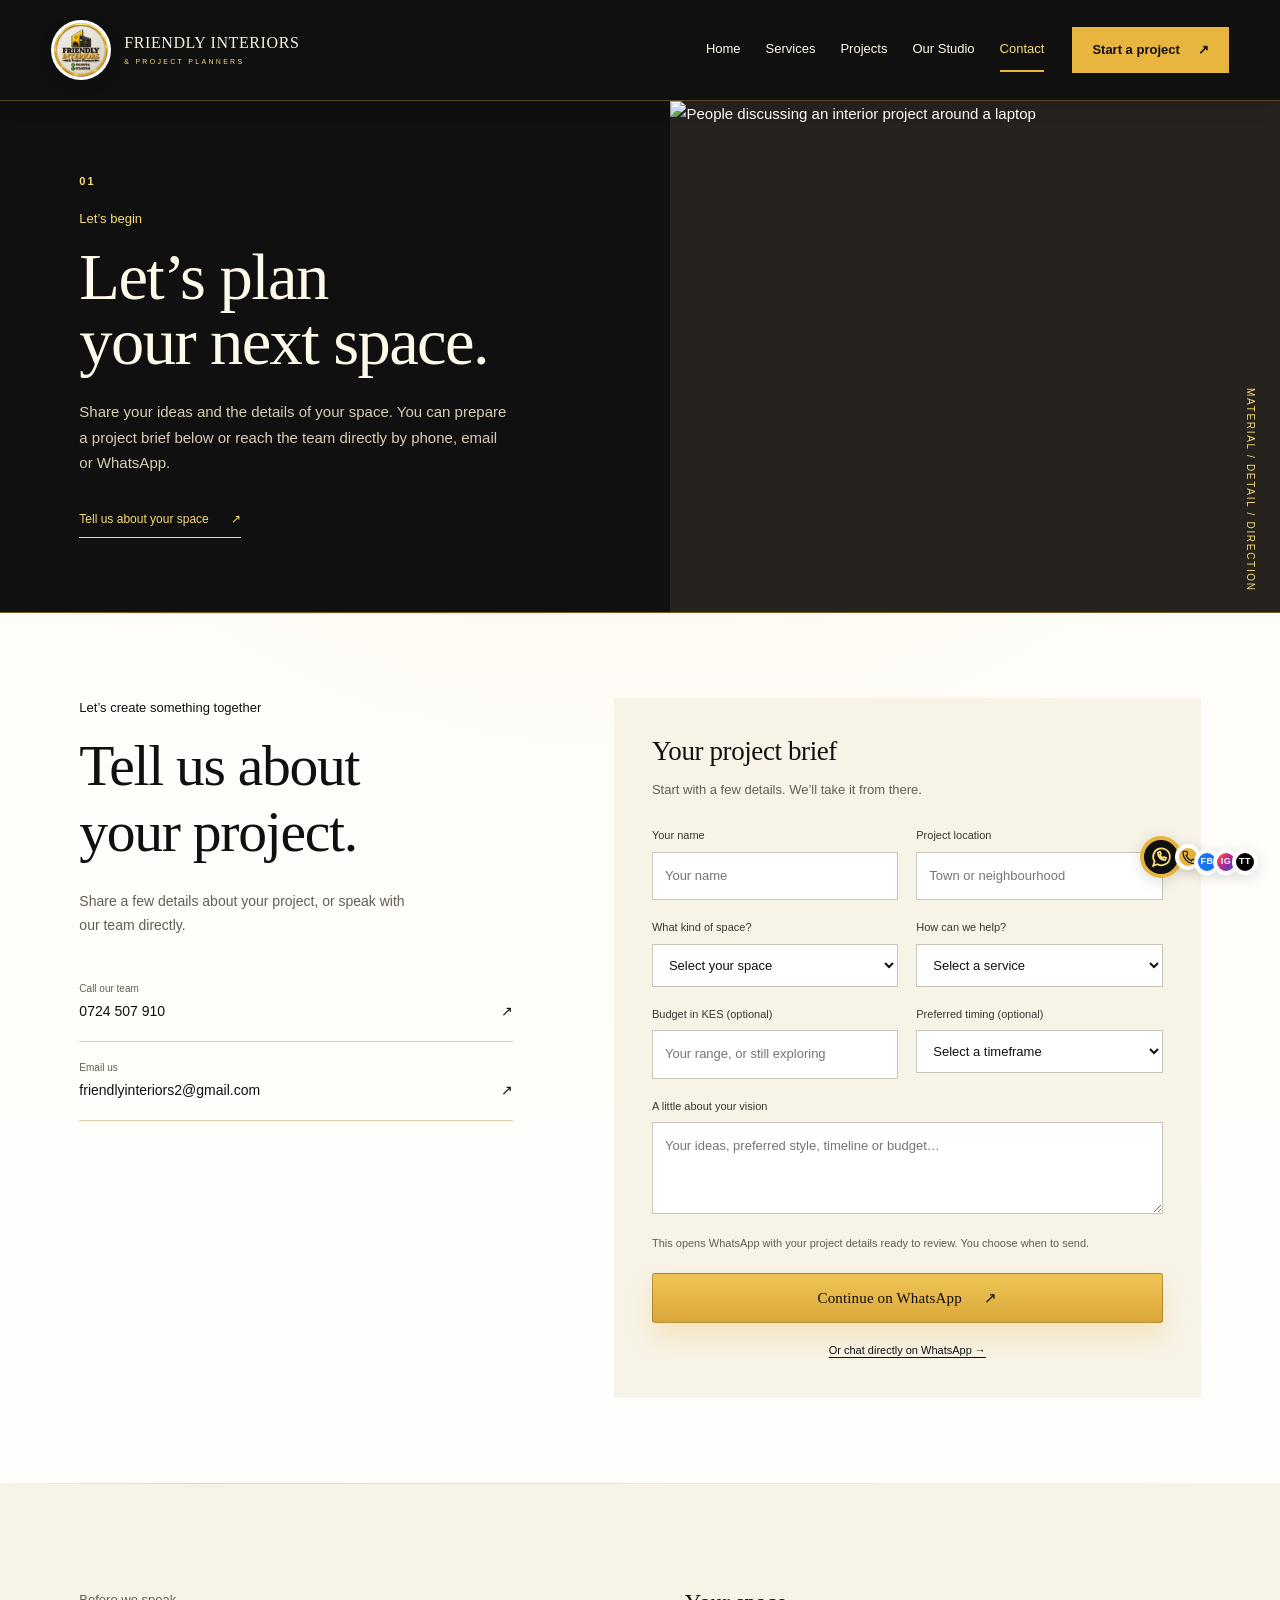
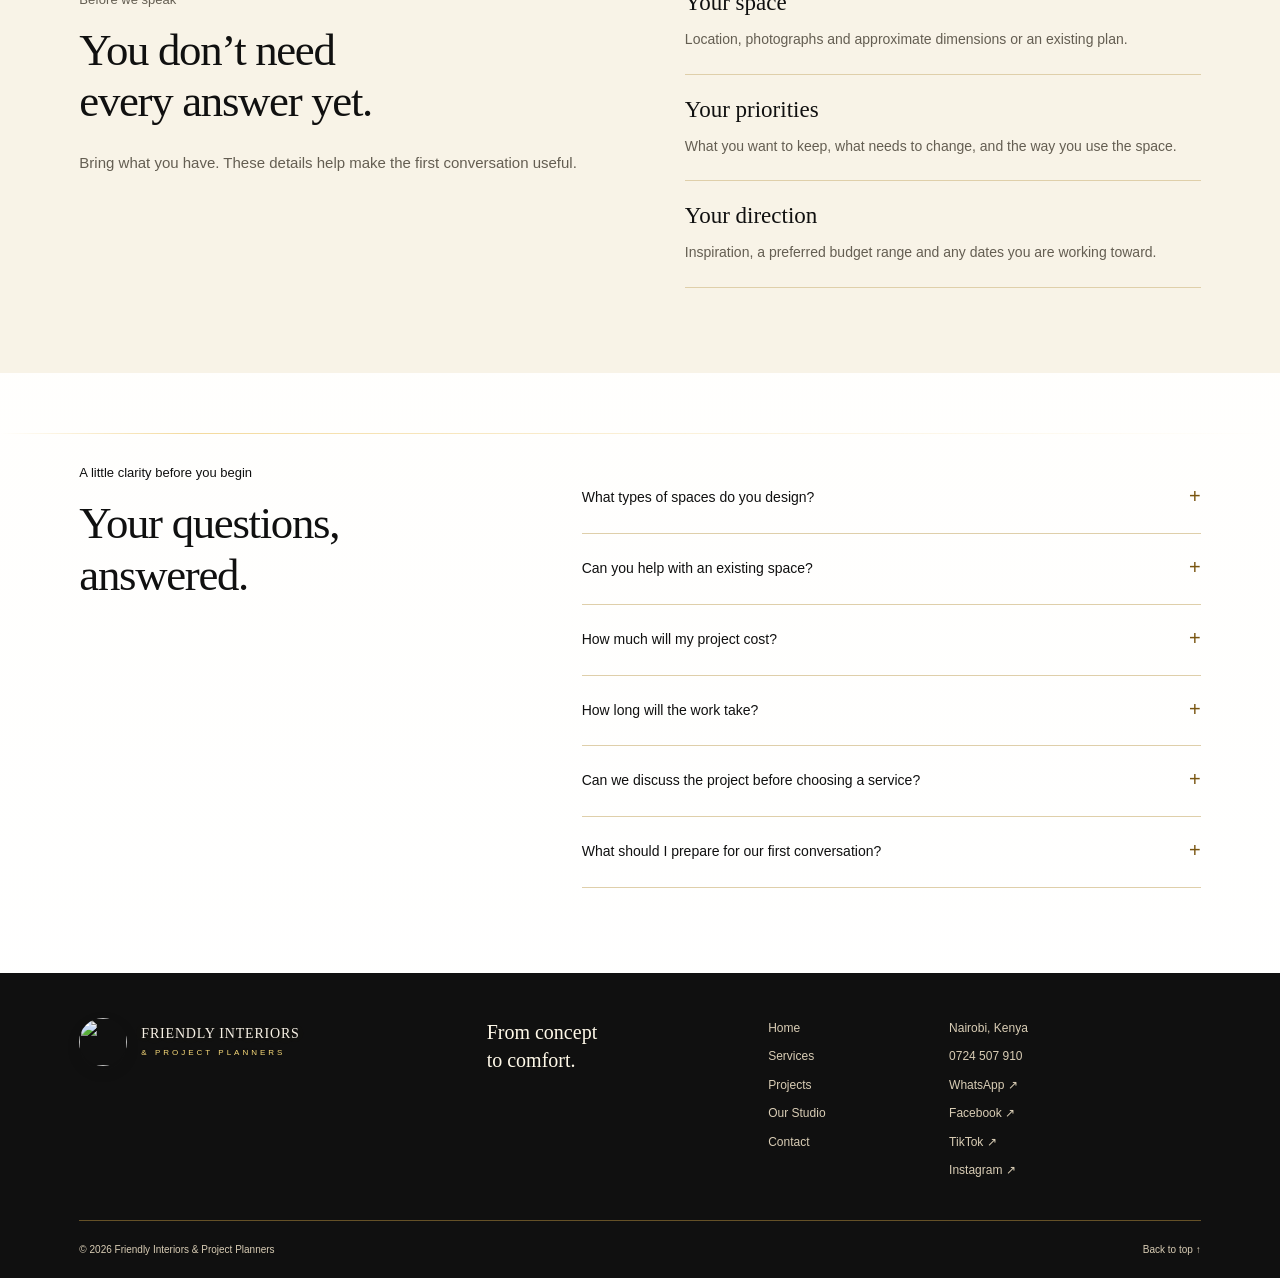
==== commit dd49f1d5: "Update contact.html" ====
--- a/contact.html
+++ b/contact.html
@@ -13,7 +13,7 @@
 <a class="skip-link" href="#main-content">Skip to content</a>
 <header id="top" class="site-header">
   <div class="header-inner">
-    <a class="brand" href="index.html" aria-label="Friendly Interiors home"><img src="images/logo-v2.jpg" width="600" height="600" alt=""><span>FRIENDLY INTERIORS<small>&amp; PROJECT PLANNERS</small></span></a>
+    <a class="brand" href="index.html" aria-label="Friendly Interiors home"><img src="logo-v2.jpg" width="600" height="600" alt=""><span>FRIENDLY INTERIORS<small>&amp; PROJECT PLANNERS</small></span></a>
     <button class="menu-toggle" type="button" aria-expanded="false" aria-controls="main-nav" hidden><span class="menu-label">Menu</span><span class="menu-icon" aria-hidden="true"></span></button>
     <nav id="main-nav" aria-label="Main navigation">
       <div class="nav-links"><a href="index.html">Home</a><a href="services.html">Services</a><a href="projects.html">Projects</a><a href="studio.html">Our Studio</a><a href="contact.html" aria-current="page">Contact</a></div>
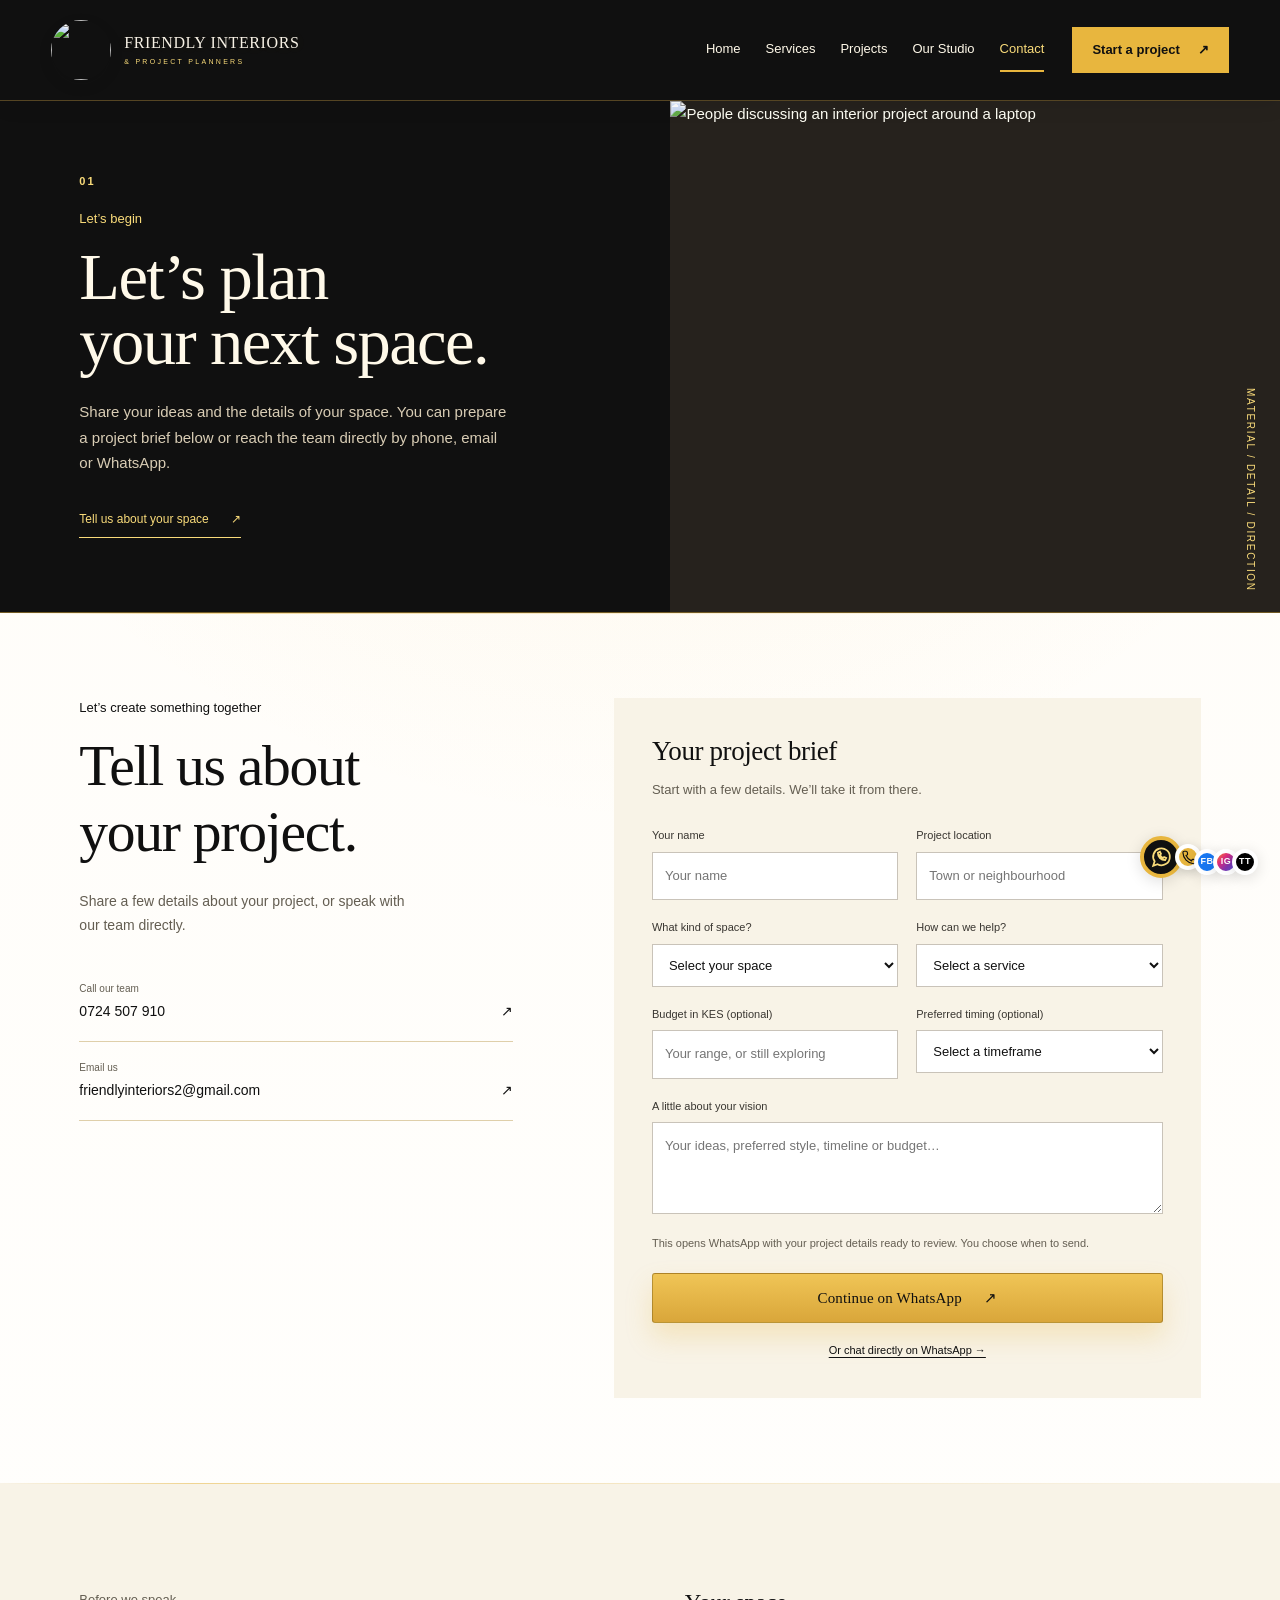
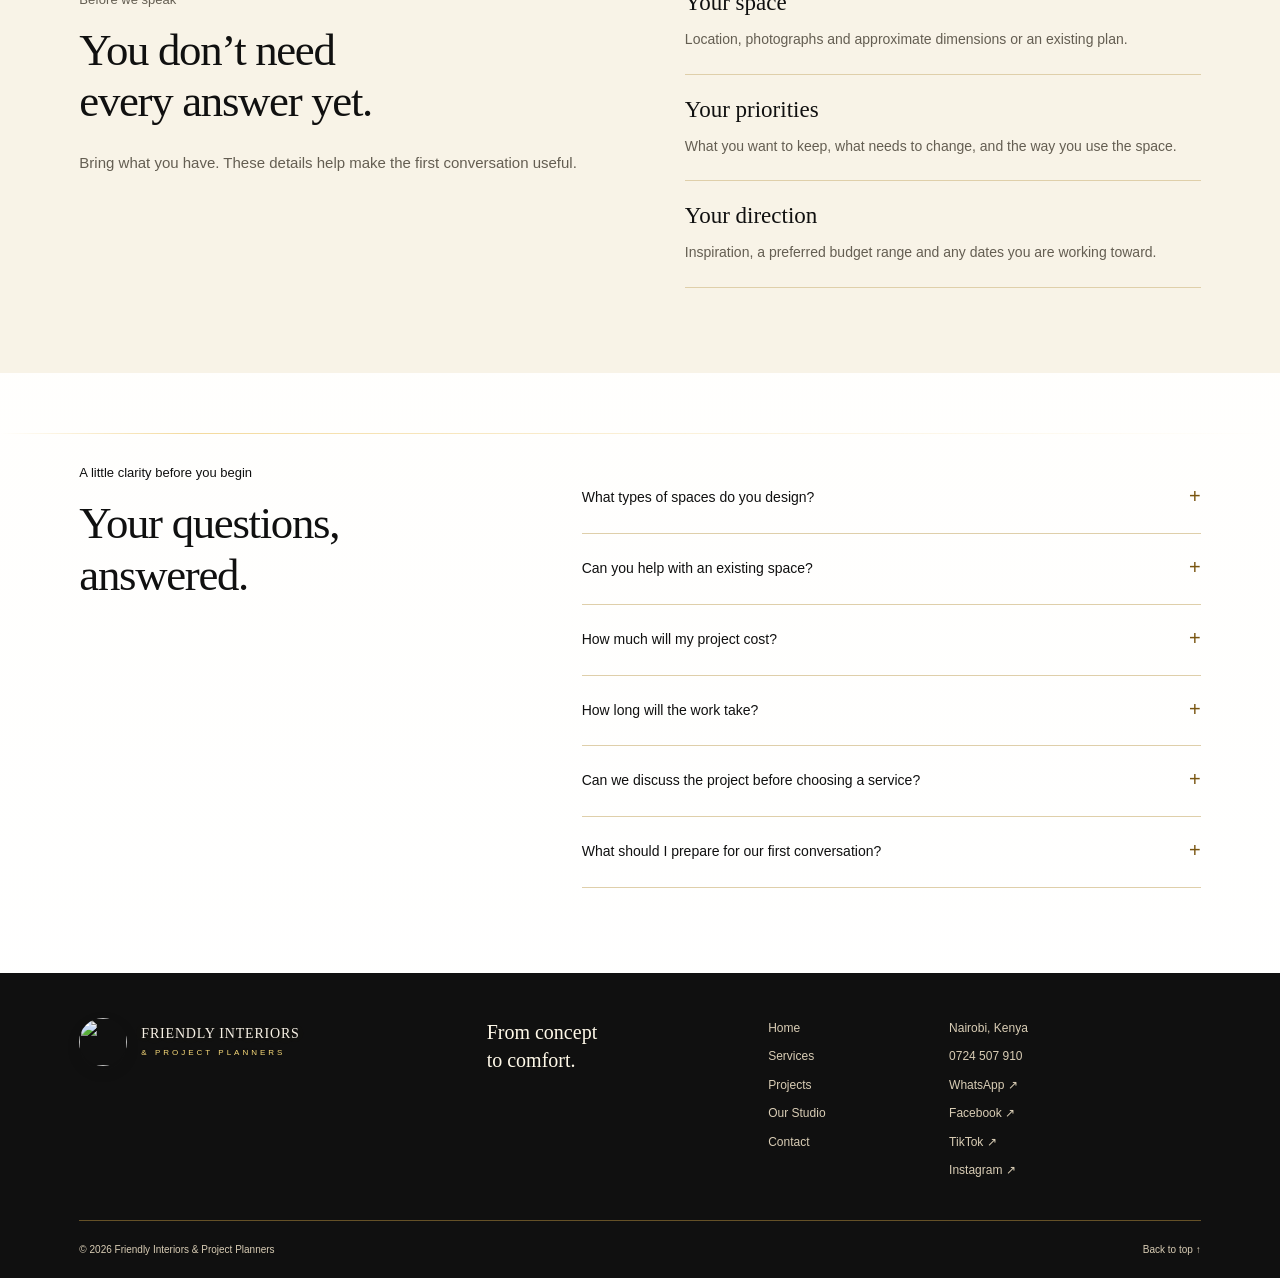
==== commit 373c2514: "Add files via upload" ====
--- a/contact.html
+++ b/contact.html
@@ -13,7 +13,7 @@
 <a class="skip-link" href="#main-content">Skip to content</a>
 <header id="top" class="site-header">
   <div class="header-inner">
-    <a class="brand" href="index.html" aria-label="Friendly Interiors home"><img src="logo-v2.jpg" width="600" height="600" alt=""><span>FRIENDLY INTERIORS<small>&amp; PROJECT PLANNERS</small></span></a>
+    <a class="brand" href="index.html" aria-label="Friendly Interiors home"><img src="images/logo-v2.jpg" width="600" height="600" alt=""><span>FRIENDLY INTERIORS<small>&amp; PROJECT PLANNERS</small></span></a>
     <button class="menu-toggle" type="button" aria-expanded="false" aria-controls="main-nav" hidden><span class="menu-label">Menu</span><span class="menu-icon" aria-hidden="true"></span></button>
     <nav id="main-nav" aria-label="Main navigation">
       <div class="nav-links"><a href="index.html">Home</a><a href="services.html">Services</a><a href="projects.html">Projects</a><a href="studio.html">Our Studio</a><a href="contact.html" aria-current="page">Contact</a></div>
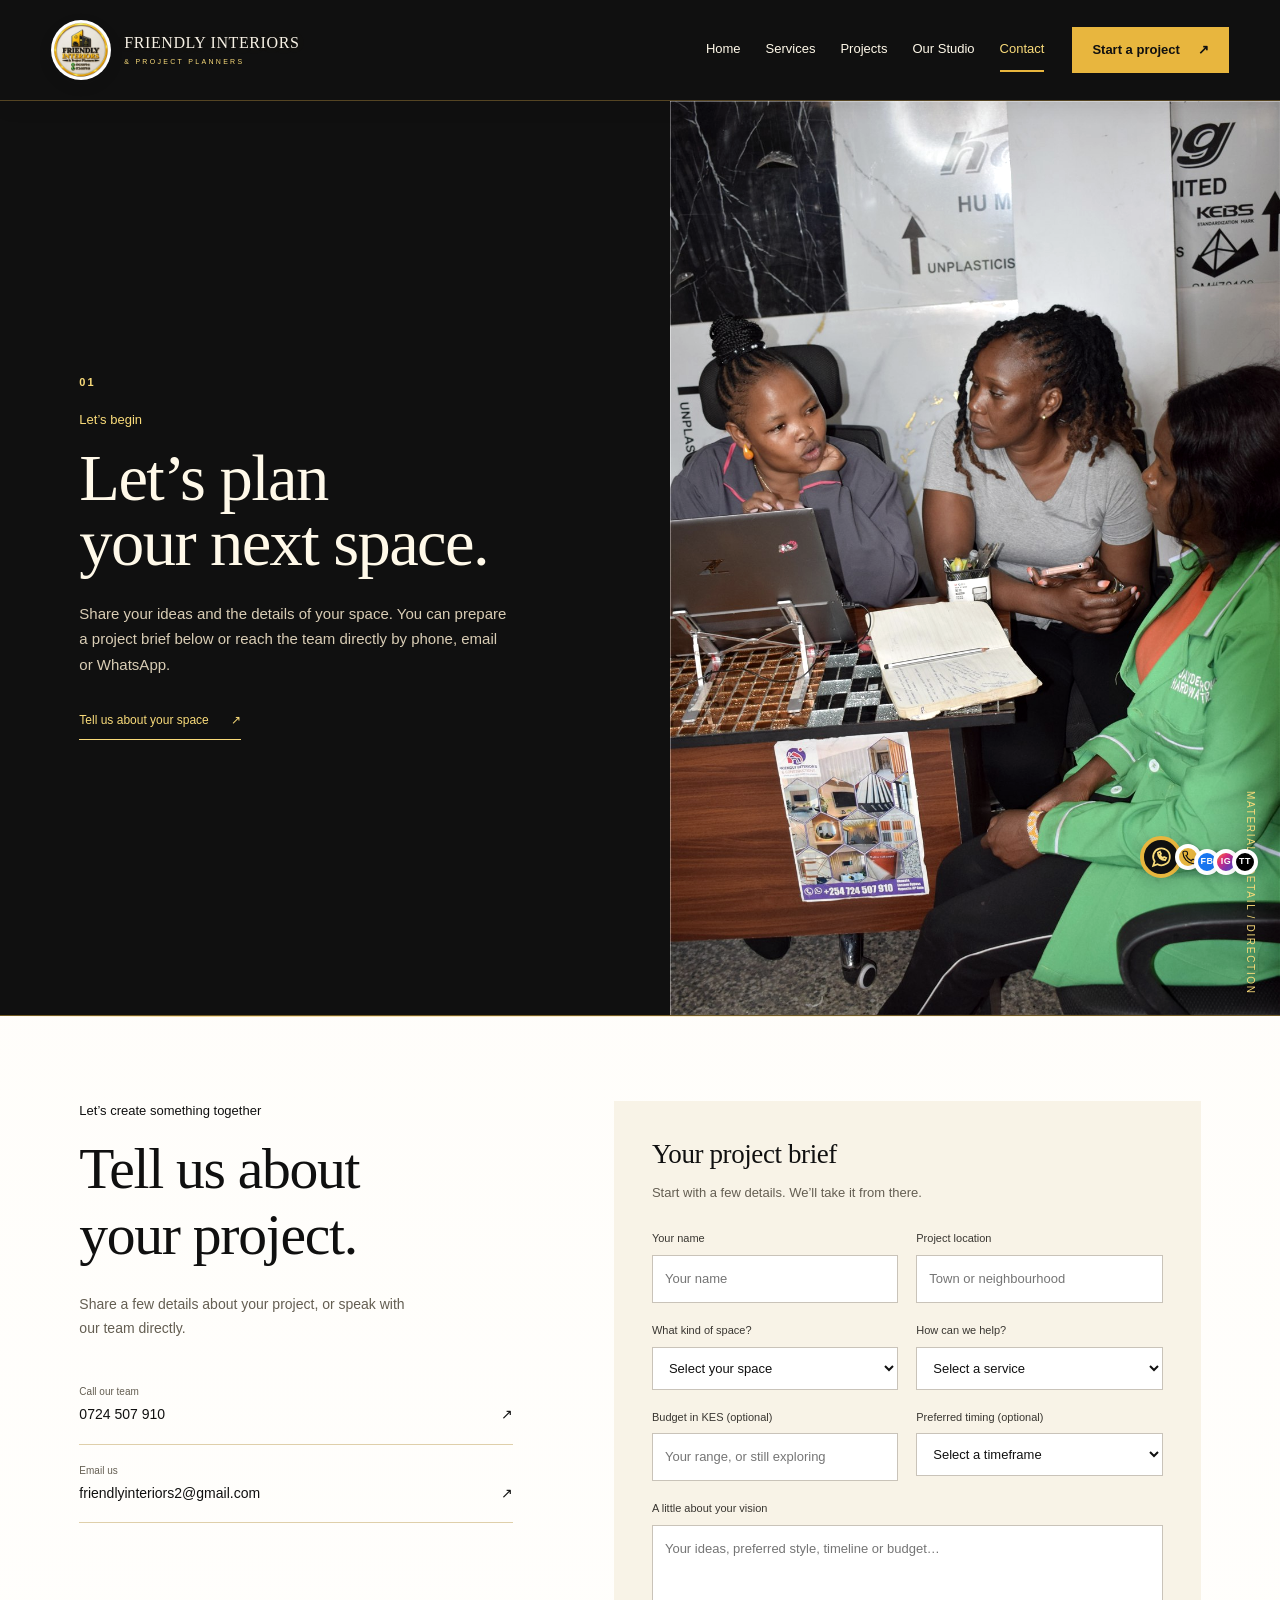
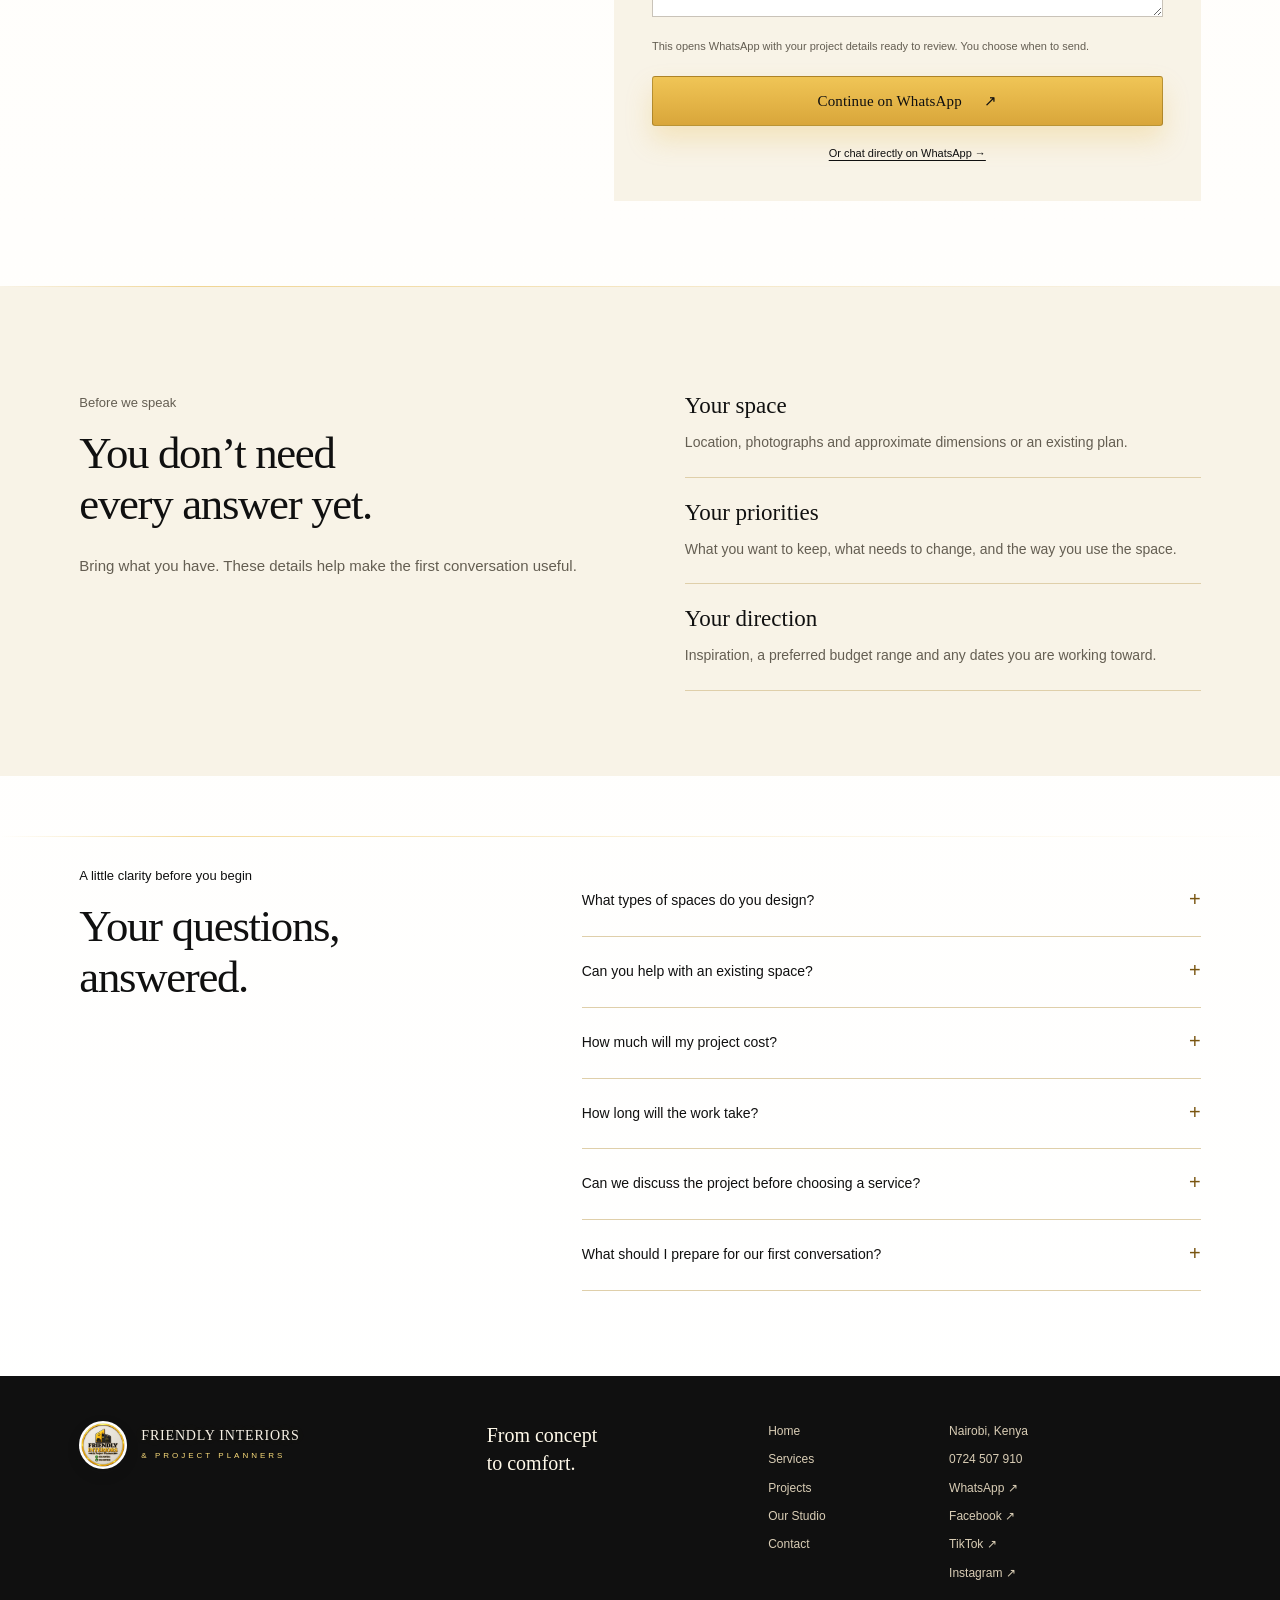
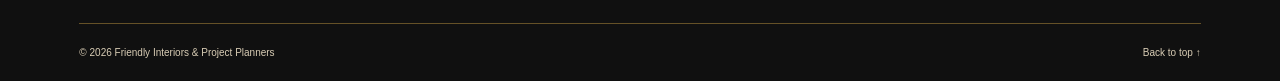
==== commit ab920bbd: "Remove one phone number and retain another for WhatsApp and call icon (6ac65b5762d99ed27a267449)" ====
--- a/contact.html
+++ b/contact.html
@@ -22,10 +22,10 @@
     </nav>
   </div>
 </header>
-<main id="main-content"><section class="page-intro"><div><p class="eyebrow">Let’s begin</p><h1>Let’s plan<br>your next space.</h1><p>Share your ideas and the details of your space. You can prepare a project brief below or reach the team directly by phone, email or WhatsApp.</p><a class="text-link" href="contact.html#contact">Tell us about your space <span aria-hidden="true">↗</span></a></div><figure><img src="images/consultation.jpg" alt="People discussing an interior project around a laptop" fetchpriority="high" decoding="async"></figure></section><section class="section contact" id="contact" aria-labelledby="contact-title"><div class="contact-copy"><p class="eyebrow">Let’s create something together</p><h2 id="contact-title">Tell us about<br>your project.</h2><p>Share a few details about your project, or speak with our team directly.</p><a class="contact-link" href="tel:+254724507910"><small>Call our team</small>0724 507 910 <span aria-hidden="true">↗</span></a><a class="contact-link" href="mailto:friendlyinteriors2@gmail.com"><small>Email us</small>friendlyinteriors2@gmail.com <span aria-hidden="true">↗</span></a></div><div class="enquiry-panel"><h3>Your project brief</h3><p>Start with a few details. We’ll take it from there.</p><form id="project-form"><div class="form-grid"><label>Your name<input name="name" autocomplete="name" placeholder="Your name" required maxlength="100"></label><label>Project location<input name="location" autocomplete="address-level2" placeholder="Town or neighbourhood" required maxlength="160"></label><label>What kind of space?<select name="space" required><option value="">Select your space</option><option>Residential</option><option>Commercial</option><option>Hospitality</option></select></label><label>How can we help?<select name="service" required><option value="">Select a service</option><option>Interior design</option><option>Furnishing &amp; styling</option><option>Renovation &amp; fit-out</option><option>Bespoke joinery</option><option>Project coordination</option><option>Not sure yet</option></select></label></div><div class="form-grid enquiry-extras"><label>Budget in KES (optional)<input name="budget" placeholder="Your range, or still exploring" maxlength="100"></label><label>Preferred timing (optional)<select name="timing"><option value="">Select a timeframe</option><option>As soon as practical</option><option>Within 1–3 months</option><option>Within 3–6 months</option><option>Just exploring</option></select></label></div><label>A little about your vision<textarea name="vision" rows="3" placeholder="Your ideas, preferred style, timeline or budget…" maxlength="1500"></textarea></label><p class="form-note">This opens WhatsApp with your project details ready to review. You choose when to send.</p><button class="button" type="submit" id="enquiry-submit" hidden>Continue on WhatsApp <span aria-hidden="true">↗</span></button></form><a class="direct-whatsapp" href="https://wa.me/254763507911" target="_blank" rel="noopener">Or chat directly on WhatsApp →</a></div></section><section class="section preparation" id="preparation"><div><p class="eyebrow">Before we speak</p><h2>You don’t need<br>every answer yet.</h2><p>Bring what you have. These details help make the first conversation useful.</p></div><ul class="preparation-list"><li><strong>Your space</strong><span>Location, photographs and approximate dimensions or an existing plan.</span></li><li><strong>Your priorities</strong><span>What you want to keep, what needs to change, and the way you use the space.</span></li><li><strong>Your direction</strong><span>Inspiration, a preferred budget range and any dates you are working toward.</span></li></ul></section><section class="section faq" aria-labelledby="faq-title"><div><p class="eyebrow">A little clarity before you begin</p><h2 id="faq-title">Your questions,<br>answered.</h2></div><div class="faq-list"><details><summary>What types of spaces do you design?</summary><p>We work on residential, commercial and hospitality interiors, with services covering design, space planning, furnishing, renovation and fit-out.</p></details><details><summary>Can you help with an existing space?</summary><p>Yes. Whether you want to refresh the finishes, rethink a layout or plan a renovation, tell us what you’d like to change so we can discuss the scope.</p></details><details><summary>How much will my project cost?</summary><p>Costs depend on your space, the work required and the materials and finishes you choose. Share your project details and budget with the team to discuss a tailored proposal.</p></details><details><summary>How long will the work take?</summary><p>Timing depends on the scope, material availability, custom items and site conditions. Share your target date so we can discuss a practical sequence and confirm timing as the scope becomes clear.</p></details><details><summary>Can we discuss the project before choosing a service?</summary><p>Yes. Choose “Not sure yet” in the form, or message us directly on WhatsApp. Tell us what is working, what you want to change, and any priorities you already have.</p></details><details><summary>What should I prepare for our first conversation?</summary><p>Your location, a few photos or measurements, inspiration images and an idea of your budget and timeline are helpful. It’s also fine to start with an idea and a conversation.</p></details></div></section></main>
-<footer class="site-footer"><div class="footer-top"><a class="brand" href="index.html" aria-label="Friendly Interiors home"><img src="images/logo-v2.jpg" width="600" height="600" alt=""><span>FRIENDLY INTERIORS<small>&amp; PROJECT PLANNERS</small></span></a><p>From concept<br>to comfort.</p><div aria-label="Footer navigation"><a href="index.html">Home</a><a href="services.html">Services</a><a href="projects.html">Projects</a><a href="studio.html">Our Studio</a><a href="contact.html">Contact</a></div><div><span>Nairobi, Kenya</span><a href="tel:+254724507910">0724 507 910</a><a href="https://wa.me/254763507911" target="_blank" rel="noopener">WhatsApp ↗</a><a href="https://web.facebook.com/Friendlyinteriors.projectplanners" target="_blank" rel="noopener">Facebook ↗</a><a href="https://www.tiktok.com/@friendlyinteriors.studio" target="_blank" rel="noopener">TikTok ↗</a><a href="https://www.instagram.com/friendlyinteriors_studio/" target="_blank" rel="noopener">Instagram ↗</a></div></div><div class="footer-bottom"><p>© <span id="year">2026</span> Friendly Interiors &amp; Project Planners</p><a href="#top">Back to top ↑</a></div></footer>
+<main id="main-content"><section class="page-intro"><div><p class="eyebrow">Let’s begin</p><h1>Let’s plan<br>your next space.</h1><p>Share your ideas and the details of your space. You can prepare a project brief below or reach the team directly by phone, email or WhatsApp.</p><a class="text-link" href="contact.html#contact">Tell us about your space <span aria-hidden="true">↗</span></a></div><figure><img src="images/consultation.jpg" alt="People discussing an interior project around a laptop" fetchpriority="high" decoding="async"></figure></section><section class="section contact" id="contact" aria-labelledby="contact-title"><div class="contact-copy"><p class="eyebrow">Let’s create something together</p><h2 id="contact-title">Tell us about<br>your project.</h2><p>Share a few details about your project, or speak with our team directly.</p><a class="contact-link" href="tel:+254724507910"><small>Call our team</small>0724 507 910 <span aria-hidden="true">↗</span></a><a class="contact-link" href="mailto:friendlyinteriors2@gmail.com"><small>Email us</small>friendlyinteriors2@gmail.com <span aria-hidden="true">↗</span></a></div><div class="enquiry-panel"><h3>Your project brief</h3><p>Start with a few details. We’ll take it from there.</p><form id="project-form"><div class="form-grid"><label>Your name<input name="name" autocomplete="name" placeholder="Your name" required maxlength="100"></label><label>Project location<input name="location" autocomplete="address-level2" placeholder="Town or neighbourhood" required maxlength="160"></label><label>What kind of space?<select name="space" required><option value="">Select your space</option><option>Residential</option><option>Commercial</option><option>Hospitality</option></select></label><label>How can we help?<select name="service" required><option value="">Select a service</option><option>Interior design</option><option>Furnishing &amp; styling</option><option>Renovation &amp; fit-out</option><option>Bespoke joinery</option><option>Project coordination</option><option>Not sure yet</option></select></label></div><div class="form-grid enquiry-extras"><label>Budget in KES (optional)<input name="budget" placeholder="Your range, or still exploring" maxlength="100"></label><label>Preferred timing (optional)<select name="timing"><option value="">Select a timeframe</option><option>As soon as practical</option><option>Within 1–3 months</option><option>Within 3–6 months</option><option>Just exploring</option></select></label></div><label>A little about your vision<textarea name="vision" rows="3" placeholder="Your ideas, preferred style, timeline or budget…" maxlength="1500"></textarea></label><p class="form-note">This opens WhatsApp with your project details ready to review. You choose when to send.</p><button class="button" type="submit" id="enquiry-submit" hidden>Continue on WhatsApp <span aria-hidden="true">↗</span></button></form><a class="direct-whatsapp" href="https://wa.me/254724507910" target="_blank" rel="noopener">Or chat directly on WhatsApp →</a></div></section><section class="section preparation" id="preparation"><div><p class="eyebrow">Before we speak</p><h2>You don’t need<br>every answer yet.</h2><p>Bring what you have. These details help make the first conversation useful.</p></div><ul class="preparation-list"><li><strong>Your space</strong><span>Location, photographs and approximate dimensions or an existing plan.</span></li><li><strong>Your priorities</strong><span>What you want to keep, what needs to change, and the way you use the space.</span></li><li><strong>Your direction</strong><span>Inspiration, a preferred budget range and any dates you are working toward.</span></li></ul></section><section class="section faq" aria-labelledby="faq-title"><div><p class="eyebrow">A little clarity before you begin</p><h2 id="faq-title">Your questions,<br>answered.</h2></div><div class="faq-list"><details><summary>What types of spaces do you design?</summary><p>We work on residential, commercial and hospitality interiors, with services covering design, space planning, furnishing, renovation and fit-out.</p></details><details><summary>Can you help with an existing space?</summary><p>Yes. Whether you want to refresh the finishes, rethink a layout or plan a renovation, tell us what you’d like to change so we can discuss the scope.</p></details><details><summary>How much will my project cost?</summary><p>Costs depend on your space, the work required and the materials and finishes you choose. Share your project details and budget with the team to discuss a tailored proposal.</p></details><details><summary>How long will the work take?</summary><p>Timing depends on the scope, material availability, custom items and site conditions. Share your target date so we can discuss a practical sequence and confirm timing as the scope becomes clear.</p></details><details><summary>Can we discuss the project before choosing a service?</summary><p>Yes. Choose “Not sure yet” in the form, or message us directly on WhatsApp. Tell us what is working, what you want to change, and any priorities you already have.</p></details><details><summary>What should I prepare for our first conversation?</summary><p>Your location, a few photos or measurements, inspiration images and an idea of your budget and timeline are helpful. It’s also fine to start with an idea and a conversation.</p></details></div></section></main>
+<footer class="site-footer"><div class="footer-top"><a class="brand" href="index.html" aria-label="Friendly Interiors home"><img src="images/logo-v2.jpg" width="600" height="600" alt=""><span>FRIENDLY INTERIORS<small>&amp; PROJECT PLANNERS</small></span></a><p>From concept<br>to comfort.</p><div aria-label="Footer navigation"><a href="index.html">Home</a><a href="services.html">Services</a><a href="projects.html">Projects</a><a href="studio.html">Our Studio</a><a href="contact.html">Contact</a></div><div><span>Nairobi, Kenya</span><a href="tel:+254724507910">0724 507 910</a><a href="https://wa.me/254724507910" target="_blank" rel="noopener">WhatsApp ↗</a><a href="https://web.facebook.com/Friendlyinteriors.projectplanners" target="_blank" rel="noopener">Facebook ↗</a><a href="https://www.tiktok.com/@friendlyinteriors.studio" target="_blank" rel="noopener">TikTok ↗</a><a href="https://www.instagram.com/friendlyinteriors_studio/" target="_blank" rel="noopener">Instagram ↗</a></div></div><div class="footer-bottom"><p>© <span id="year">2026</span> Friendly Interiors &amp; Project Planners</p><a href="#top">Back to top ↑</a></div></footer>
 <div class="floating-chat-stack" aria-label="Contact Friendly Interiors">
-  <a class="floating-chat" href="https://wa.me/254763507911" target="_blank" rel="noopener" aria-label="Chat with Friendly Interiors on WhatsApp"><svg viewBox="0 0 24 24" width="25" height="25" fill="none" stroke="currentColor" stroke-width="1.7" aria-hidden="true"><path d="M20 11.5a8 8 0 0 1-11.8 7L4 20l1.4-4.3A8 8 0 1 1 20 11.5Z"/><path d="M8.5 7.5c0 4 3 7 7 7l1-2-2-1-1 1c-1.5-.5-2.5-1.5-3-3l1-1-1-2-2 1Z"/></svg></a>
+  <a class="floating-chat" href="https://wa.me/254724507910" target="_blank" rel="noopener" aria-label="Chat with Friendly Interiors on WhatsApp"><svg viewBox="0 0 24 24" width="25" height="25" fill="none" stroke="currentColor" stroke-width="1.7" aria-hidden="true"><path d="M20 11.5a8 8 0 0 1-11.8 7L4 20l1.4-4.3A8 8 0 1 1 20 11.5Z"/><path d="M8.5 7.5c0 4 3 7 7 7l1-2-2-1-1 1c-1.5-.5-2.5-1.5-3-3l1-1-1-2-2 1Z"/></svg></a>
   <a class="floating-call" href="tel:+254724507910" aria-label="Call Friendly Interiors on the phone number"><svg viewBox="0 0 24 24" width="15" height="15" fill="none" stroke="currentColor" stroke-width="1.8" aria-hidden="true"><path d="M22 16.9v3a2 2 0 0 1-2.2 2A18.4 18.4 0 0 1 3.1 4.2 2 2 0 0 1 5.1 2h3a2 2 0 0 1 2 1.7l.4 2.4a2 2 0 0 1-1.3 2.2l-1.1.4a16.1 16.1 0 0 0 8.7 8.7l.4-1.1a2 2 0 0 1 2.2-1.3l2.4.4A2 2 0 0 1 22 16.9Z"/></svg></a>
   <a class="floating-social floating-facebook" href="https://web.facebook.com/Friendlyinteriors.projectplanners" target="_blank" rel="noopener" aria-label="Follow Friendly Interiors on Facebook">FB</a>
   <a class="floating-social floating-instagram" href="https://www.instagram.com/friendlyinteriors_studio/" target="_blank" rel="noopener" aria-label="Follow Friendly Interiors on Instagram">IG</a>
